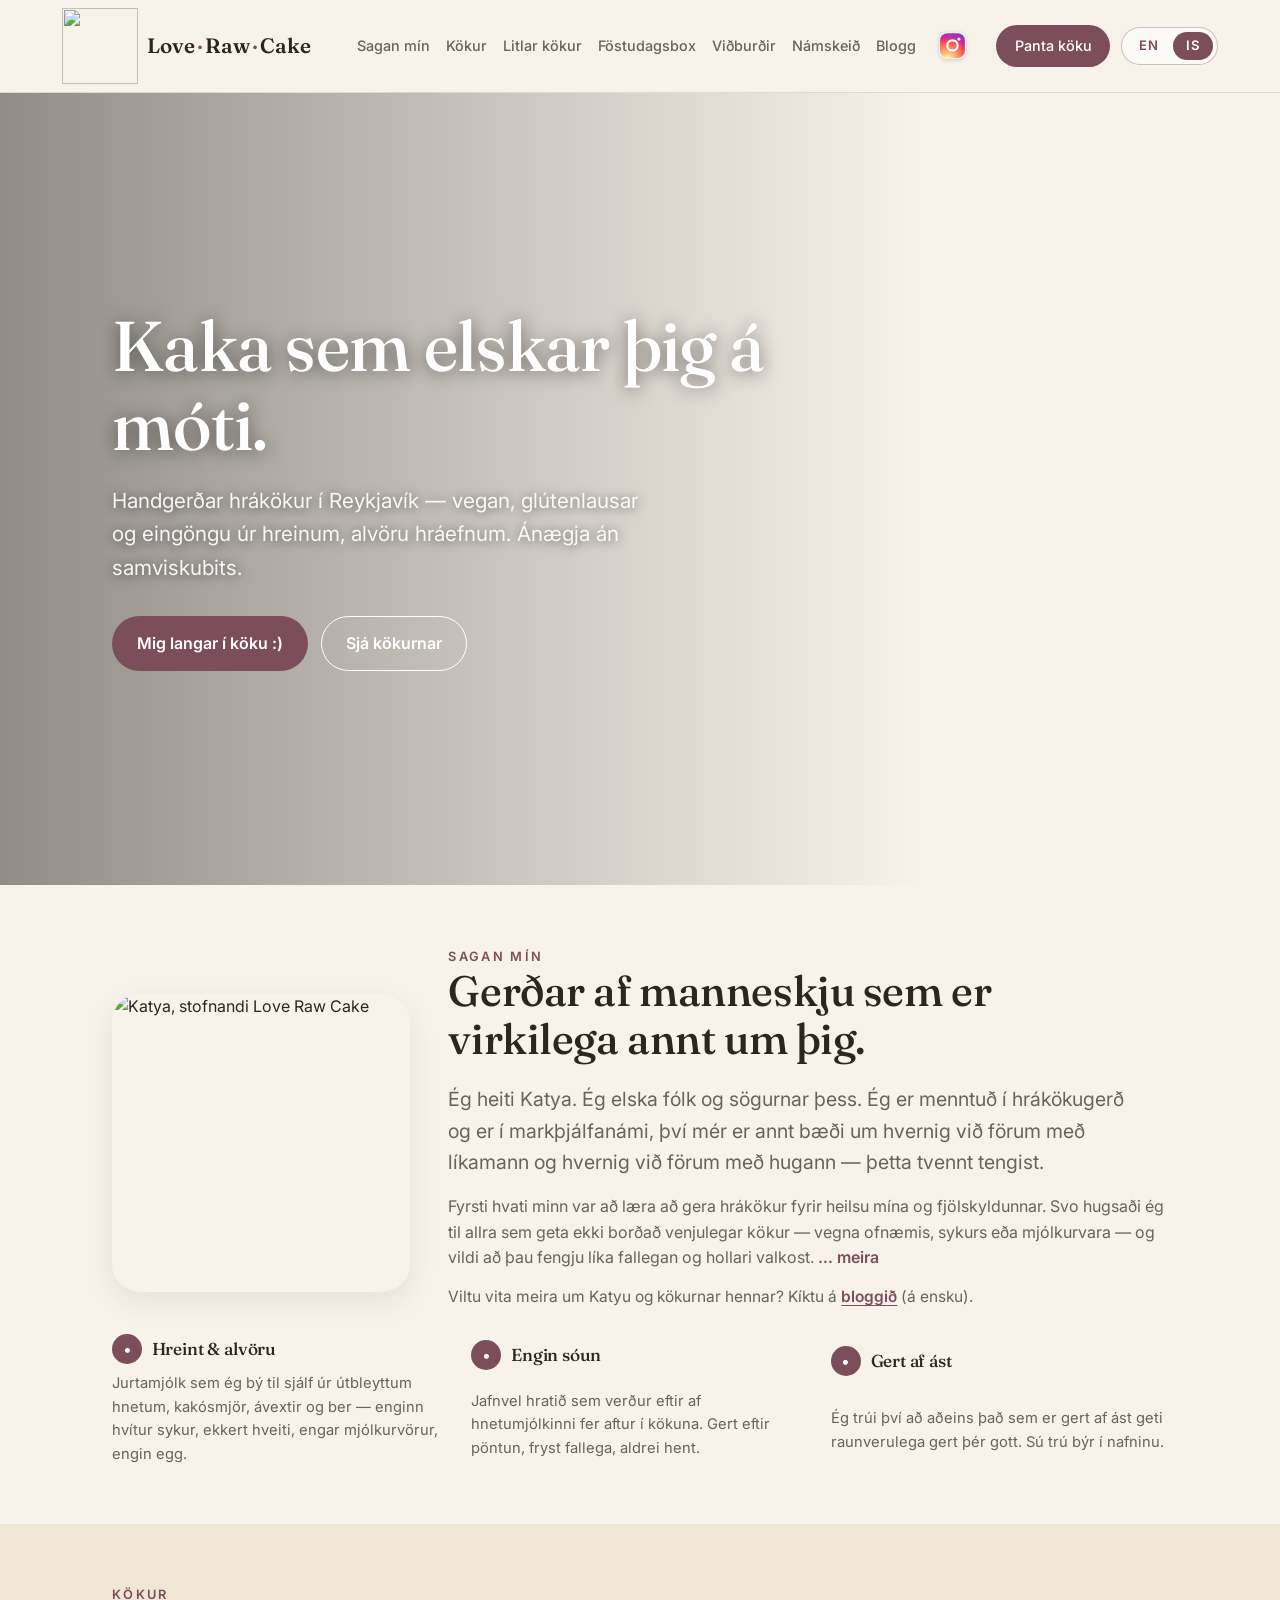
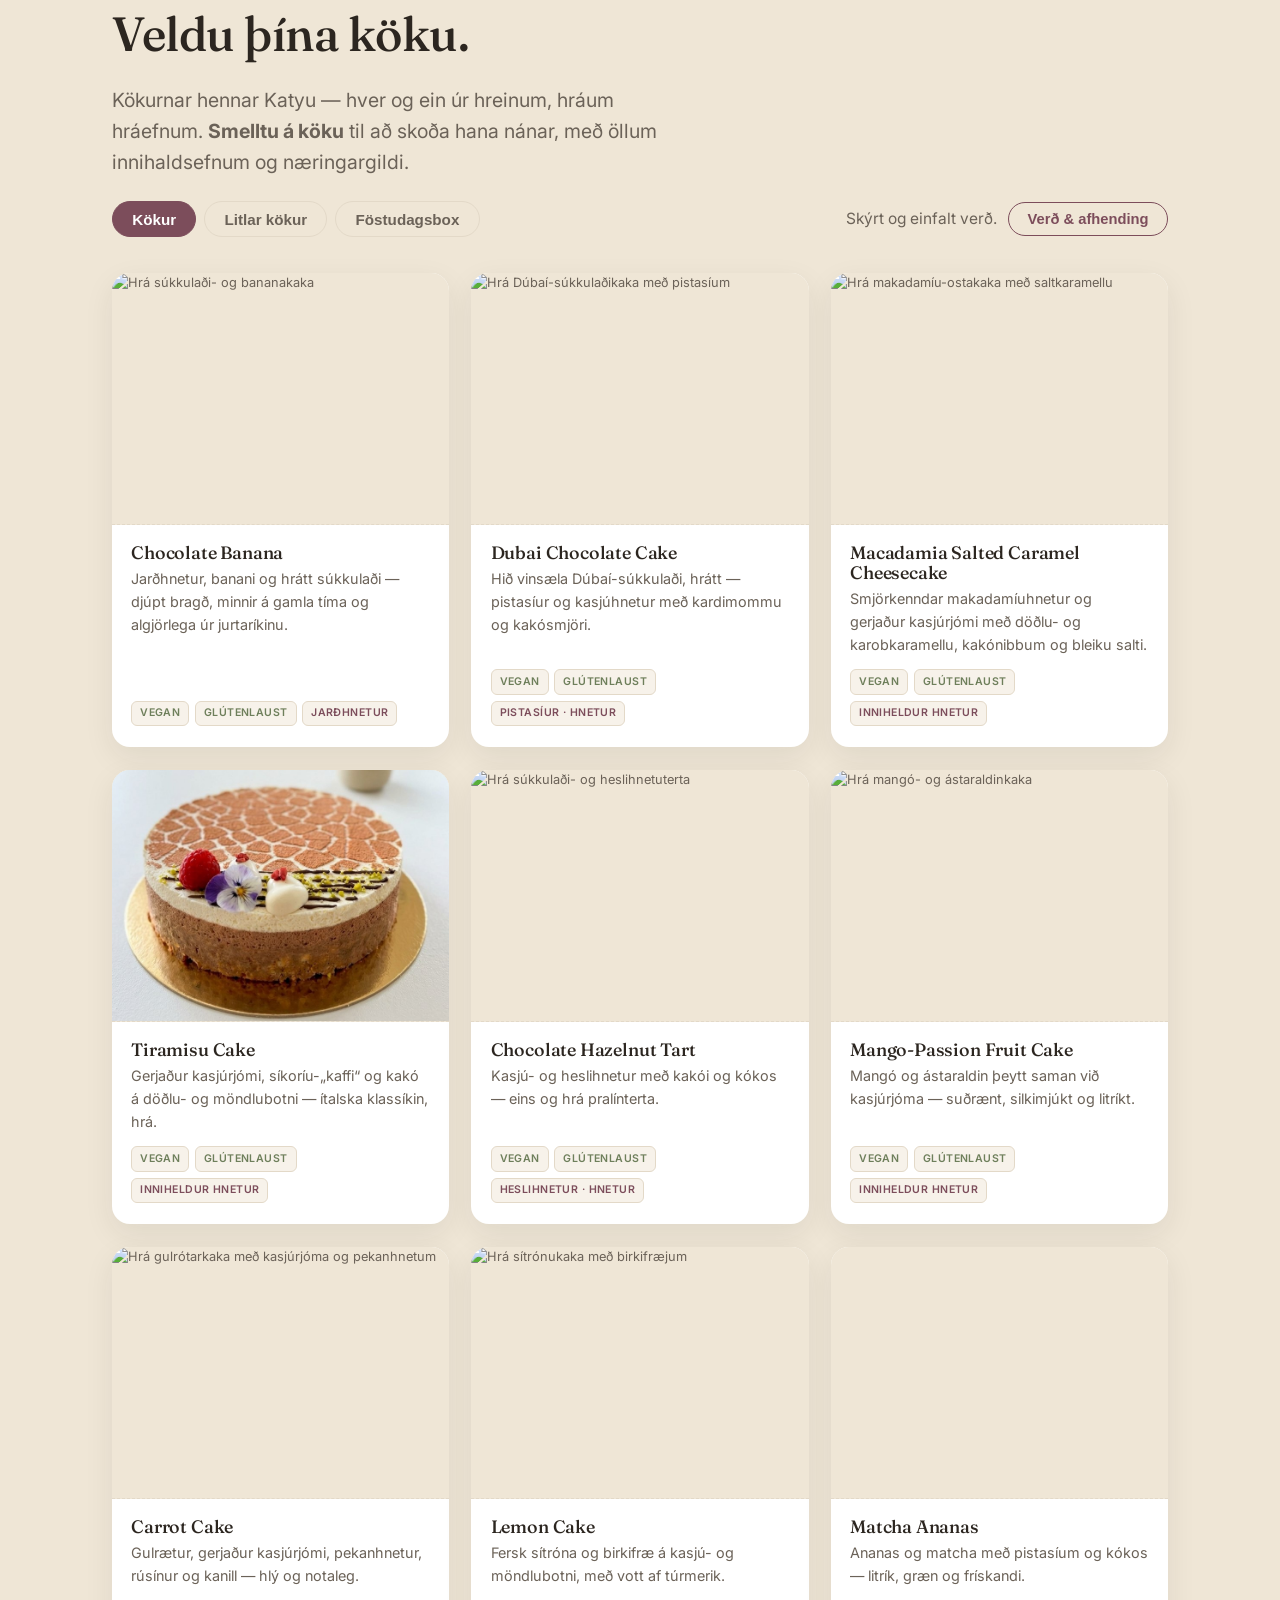
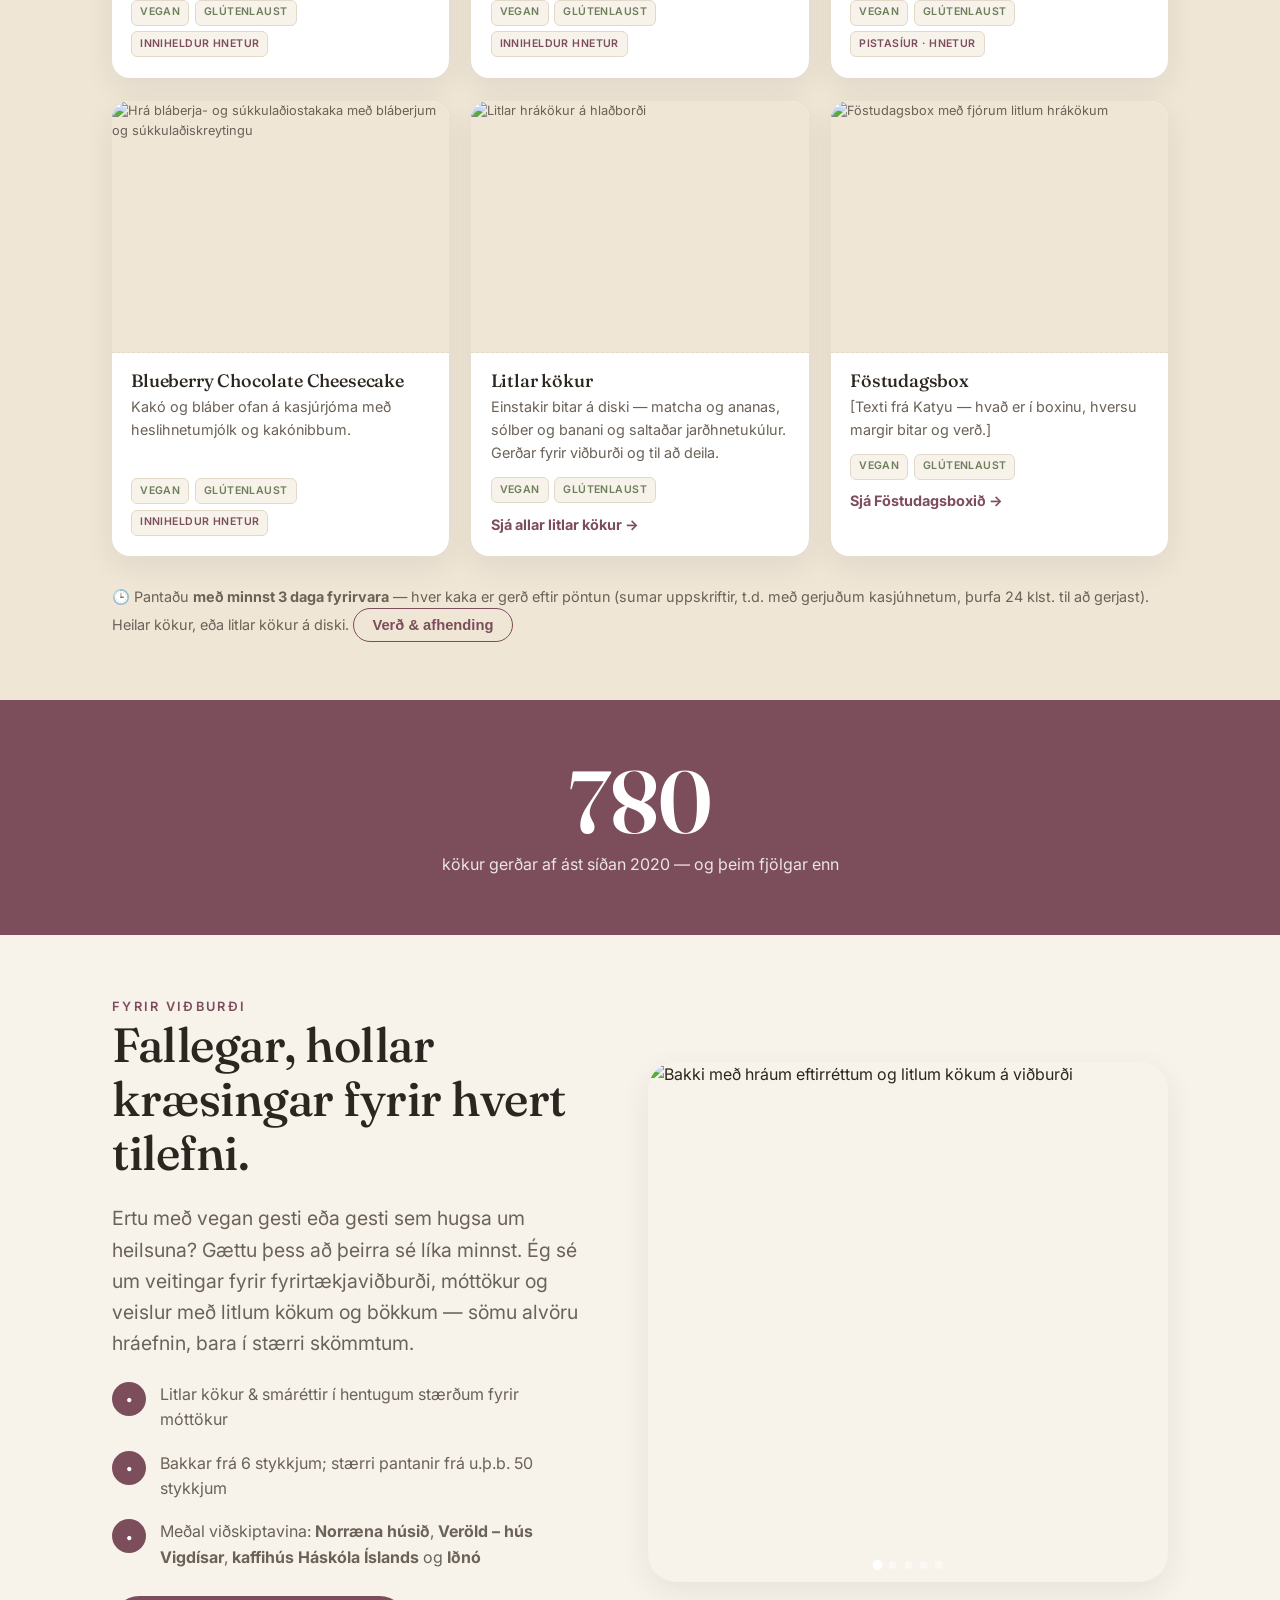
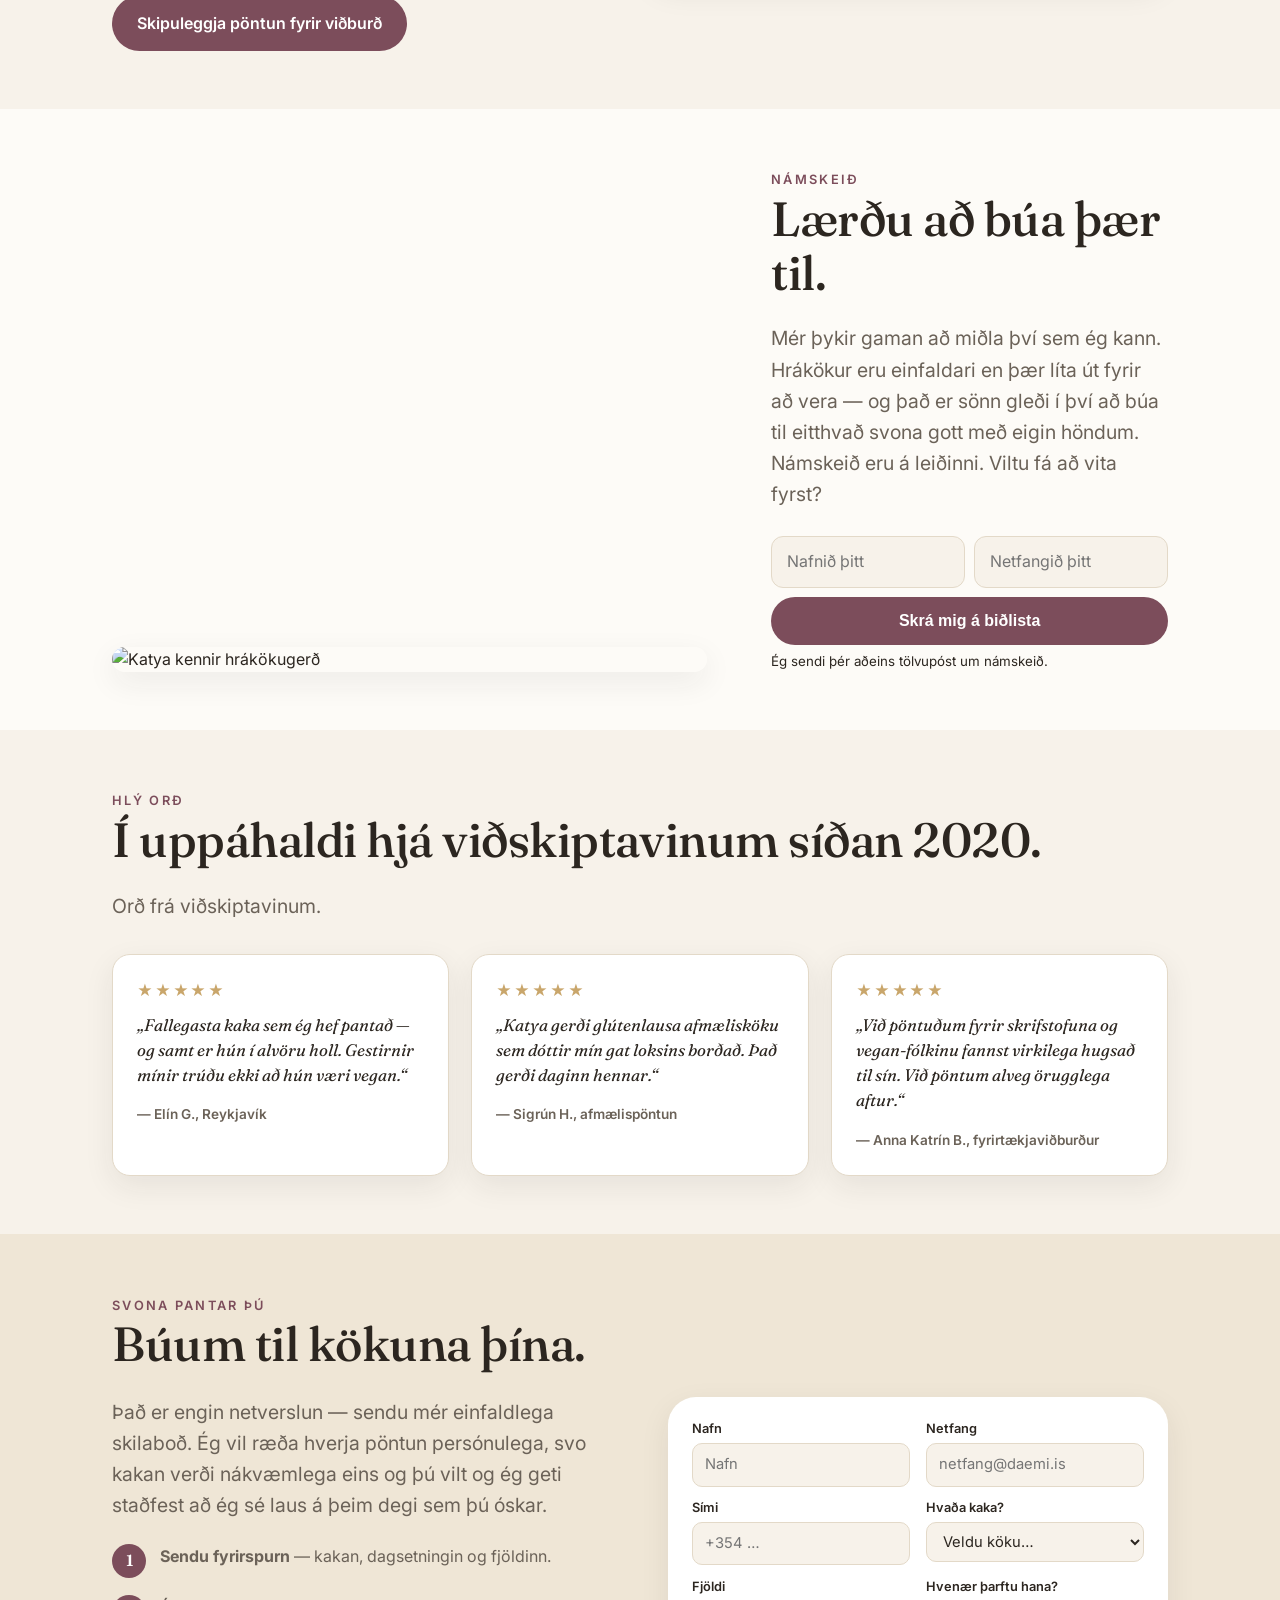
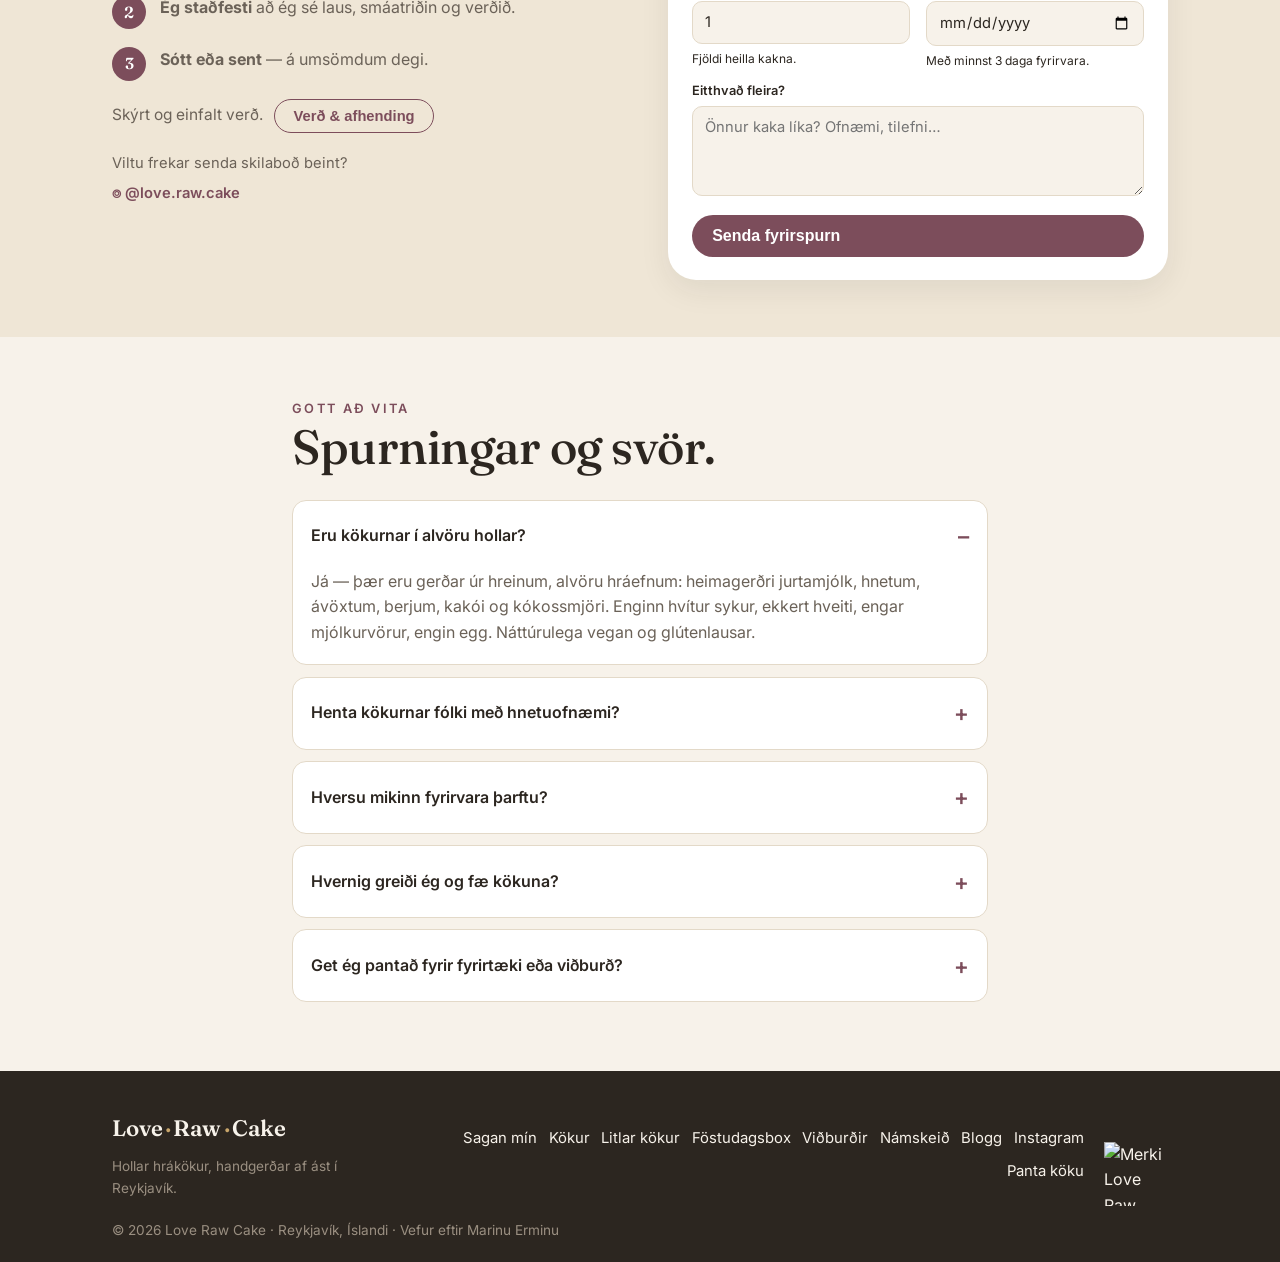
==== is/index.html @ 41549931 "Accessible language switcher and dialog heading" ====
<!DOCTYPE html>
<html lang="is">
<head>
<meta charset="UTF-8" />
<meta name="viewport" content="width=device-width, initial-scale=1.0" />
<title>Love Raw Cake — hollar hrákökur gerðar af ást · Reykjavík</title>
<meta name="description" content="Vegan og glútenlausar hrákökur, handgerðar í Reykjavík úr hreinum, alvöru hráefnum. Kaka sem næring — ekkert samviskubit, engin sóun, gerð af ást." />



<meta property="og:type" content="website" />
<meta property="og:title" content="Love Raw Cake — hollar hrákökur, gerðar af ást · Reykjavík" />
<meta property="og:description" content="Vegan og glútenlausar hrákökur, handgerðar í Reykjavík úr hreinum, alvöru hráefnum. Ánægja án samviskubits." />
  <link rel="icon" type="image/png" sizes="32x32" href="../images/logo-32.png" />
  <link rel="icon" type="image/png" sizes="192x192" href="../images/logo-192.png" />
  <link rel="apple-touch-icon" sizes="180x180" href="../images/logo-180.png" />
  <meta property="og:image" content="https://loverawcake.com/images/chocbanana-2.jpg" />
<link rel="canonical" href="https://loverawcake.com/is/" />
<meta property="og:url" content="https://loverawcake.com/is/" />
<meta property="og:locale" content="is_IS" />
<meta property="og:locale:alternate" content="en_GB" />
<link rel="alternate" hreflang="en" href="https://loverawcake.com/" />
<link rel="alternate" hreflang="is" href="https://loverawcake.com/is/" />
<link rel="alternate" hreflang="x-default" href="https://loverawcake.com/" />
<meta name="twitter:card" content="summary_large_image" />
<meta name="twitter:title" content="Love Raw Cake — hollar hrákökur, gerðar af ást · Reykjavík" />
<meta name="twitter:description" content="Vegan og glútenlausar hrákökur, handgerðar í Reykjavík. Ánægja án samviskubits." />
<meta name="twitter:image" content="https://loverawcake.com/images/chocbanana-2.jpg" />

<link rel="preconnect" href="https://fonts.googleapis.com" />
<link rel="preconnect" href="https://fonts.gstatic.com" crossorigin />
<link href="https://fonts.googleapis.com/css2?family=Fraunces:ital,opsz,wght@0,9..144,400;0,9..144,500;0,9..144,600;1,9..144,400&family=Inter:wght@400;500;600&family=Neucha&display=swap" rel="stylesheet" />

<link rel="stylesheet" href="../styles.css" />
</head>
<body>

<header class="nav">
  <div class="wrap nav-inner">
    <a href="#top" class="logo"><img src="../images/logo-192.png" alt="" class="logo-mark" />Love<span>·</span>Raw<span>·</span>Cake</a>
    <nav class="nav-links" id="navlinks">
      <a href="#about">Sagan mín</a>
      <a href="#cakes">Kökur</a>
      <a href="#smallcakes">Litlar kökur</a>
      <a href="#fridaybox">Föstudagsbox</a>
      <a href="#events">Viðburðir</a>
      <a href="#courses">Námskeið</a>
      <a href="blog.html">Blogg</a>
            <a class="nav-ig" href="https://instagram.com/love.raw.cake" target="_blank" rel="noopener" aria-label="Love Raw Cake á Instagram" title="@love.raw.cake"><svg viewBox="0 0 24 24" aria-hidden="true"><defs><radialGradient id="igGrad" cx="30%" cy="107%" r="150%"><stop offset="0%" stop-color="#fdf497"/><stop offset="5%" stop-color="#fdf497"/><stop offset="45%" stop-color="#fd5949"/><stop offset="60%" stop-color="#d6249f"/><stop offset="90%" stop-color="#285aeb"/></radialGradient></defs><rect x="1" y="1" width="22" height="22" rx="6.4" fill="url(#igGrad)"/><circle cx="12" cy="12" r="4.6" fill="none" stroke="#fff" stroke-width="1.9"/><circle cx="17.7" cy="6.4" r="1.3" fill="#fff"/></svg></a>
      <a href="#order" class="btn btn-primary" style="padding:.55rem 1.1rem">Panta köku</a>
    </nav>
    <div class="lang-switch" role="group" aria-label="Tungumál / Language"><a href="../" hreflang="en" lang="en" title="English">EN</a><b aria-current="true">IS</b></div>
    <button class="nav-toggle" id="navtoggle" aria-label="Valmynd">☰</button>
  </div>
</header>

<section class="hero" id="top">
  <div class="hero-media" id="heroMedia">
    <div class="slide s1 active"></div>
    <div class="slide s2"></div>
    <div class="slide s3"></div>
    <div class="slide s4"></div>
    <div class="slide s5"></div>
    <div class="slide s6"></div>
    <div class="slide s7"></div>
    <div class="slide s8"></div>
  </div>
  <div class="wrap">
    <h1>Kaka sem elskar þig á móti.</h1>
    <p>Handgerðar hrákökur í Reykjavík — vegan, glútenlausar og eingöngu úr hreinum, alvöru hráefnum. Ánægja án samviskubits.</p>
    <div style="display:flex;gap:.8rem;flex-wrap:wrap">
      <a href="#order" class="btn btn-primary">Mig langar í köku :)</a>
      <a href="#cakes" class="btn btn-ghost">Sjá kökurnar</a>
    </div>
  </div>
</section>

<section id="about">
  <div class="wrap">
    <div class="split rev">
      <img class="about-photo" src="../images/katya.png" alt="Katya, stofnandi Love Raw Cake" loading="lazy" />
      <div class="txt">
        <span class="eyebrow">Sagan mín</span>
        <h2>Gerðar af manneskju sem er virkilega annt um þig.</h2>
        <p class="lead">Ég heiti Katya. Ég elska fólk og sögurnar þess. Ég er menntuð í hrákökugerð og er í markþjálfanámi, því mér er annt bæði um hvernig við förum með líkamann og hvernig við förum með hugann — þetta tvennt tengist.</p>
        <div class="story-expand" id="storyExpand" role="button" tabindex="0" aria-expanded="false" aria-label="Lesa restina af sögu Katyu">
          <p>Fyrsti hvati minn var að læra að gera hrákökur fyrir heilsu mína og fjölskyldunnar. Svo hugsaði ég til allra sem geta ekki borðað venjulegar kökur — vegna ofnæmis, sykurs eða mjólkurvara — og vildi að þau fengju líka fallegan og hollari valkost.<span class="more-inline"> Þá áttaði ég mig á því að mig langaði að breyta því hvernig fólk lítur á kökur. Fyrir flest okkar þýðir „kaka“ sykur, samviskubit, eitthvað sem maður sér eftir. Ég trúi því í alvöru að hún geti þýtt hið gagnstæða: raunverulega næringu sem bragðast líka ótrúlega vel.</span><span class="dots"> …</span> <span class="story-toggle more-label">meira</span></p>
          <p class="more-block">Kökurnar mínar eru gerðar úr góðum hráefnum — og góð hráefni eru eina leiðin að góðri útkomu. Það er það sem fer í hvert box: holl hráefni, umhyggja fyrir manneskjunni sem opnar það og engin sóun á bak við — í hrákökugerð er auðvelt að nýta hvert einasta hráefni, svo umhyggjan er tvöföld: fyrir þig og fyrir jörðina. <span class="story-toggle less-label">minna</span></p>
        </div>
        <p class="story-blog">Viltu vita meira um Katyu og kökurnar hennar? Kíktu á <a href="../blog.html">bloggið</a> (á ensku).</p>
      </div>
    </div>
    <div class="values">
      <div class="value"><span class="dot">•</span><h3>Hreint &amp; alvöru</h3><p>Jurtamjólk sem ég bý til sjálf úr útbleyttum hnetum, kakósmjör, ávextir og ber — enginn hvítur sykur, ekkert hveiti, engar mjólkurvörur, engin egg.</p></div>
      <div class="value"><span class="dot">•</span><h3>Engin sóun</h3><p>Jafnvel hratið sem verður eftir af hnetumjólkinni fer aftur í kökuna. Gert eftir pöntun, fryst fallega, aldrei hent.</p></div>
      <div class="value"><span class="dot">•</span><h3>Gert af ást</h3><p>Ég trúi því að aðeins það sem er gert af ást geti raunverulega gert þér gott. Sú trú býr í nafninu.</p></div>
    </div>
  </div>
</section>

<section class="menu" id="cakes">
  <div class="wrap">
    <span class="eyebrow">Kökur</span>
    <h2>Veldu þína köku.</h2>
    <p class="lead">Kökurnar hennar Katyu — hver og ein úr hreinum, hráum hráefnum. <b>Smelltu á köku</b> til að skoða hana nánar, með öllum innihaldsefnum og næringargildi.</p>

    <div class="tabs">
      <button class="tab active" data-tab="full">Kökur</button>
      <button class="tab" data-tab="mini">Litlar kökur</button>
      <button class="tab" data-tab="friday">Föstudagsbox</button>
      <p class="info-lines">Skýrt og einfalt verð. <button type="button" class="info-pill" data-open-prices>Verð &amp; afhending</button></p>
    </div>

    <!-- CAKES & TARTS -->
    <div class="grid" id="grid-full">

      <article class="card" data-cake="chocbanana"><div class="pic"><img src="../images/images_20.08.2026/chocbanana_card.jpeg" alt="Hrá súkkulaði- og bananakaka" loading="lazy" /></div><div class="body">
        <h3>Chocolate Banana</h3><p class="desc">Jarðhnetur, banani og hrátt súkkulaði — djúpt bragð, minnir á gamla tíma og algjörlega úr jurtaríkinu.</p>
        <div class="badges"><span class="badge">Vegan</span><span class="badge">Glútenlaust</span><span class="badge nut">Jarðhnetur</span></div></div></article>


      <article class="card" data-cake="dubai"><div class="pic"><img src="../images/images_20.08.2026/dubai_card.jpeg" alt="Hrá Dúbaí-súkkulaðikaka með pistasíum" loading="lazy" /></div><div class="body">
        <h3>Dubai Chocolate Cake</h3><p class="desc">Hið vinsæla Dúbaí-súkkulaði, hrátt — pistasíur og kasjúhnetur með kardimommu og kakósmjöri.</p>
        <div class="badges"><span class="badge">Vegan</span><span class="badge">Glútenlaust</span><span class="badge nut">Pistasíur · hnetur</span></div></div></article>


      <article class="card" data-cake="macadamia"><div class="pic"><img src="../images/images_20.08.2026/macadamia_card.jpeg" alt="Hrá makadamíu-ostakaka með saltkaramellu" loading="lazy" /></div><div class="body">
        <h3>Macadamia Salted Caramel Cheesecake</h3><p class="desc">Smjörkenndar makadamíuhnetur og gerjaður kasjúrjómi með döðlu- og karobkaramellu, kakónibbum og bleiku salti.</p>
        <div class="badges"><span class="badge">Vegan</span><span class="badge">Glútenlaust</span><span class="badge nut">Inniheldur hnetur</span></div></div></article>


      <article class="card" data-cake="tiramisu"><div class="pic"><img src="../images/images_15.10.2026/tiramisu_card.jpeg" alt="Hrá tiramisu-kaka" loading="lazy" /></div><div class="body">
        <h3>Tiramisu Cake</h3><p class="desc">Gerjaður kasjúrjómi, síkoríu-„kaffi“ og kakó á döðlu- og möndlubotni — ítalska klassíkin, hrá.</p>
        <div class="badges"><span class="badge">Vegan</span><span class="badge">Glútenlaust</span><span class="badge nut">Inniheldur hnetur</span></div></div></article>


      <article class="card" data-cake="chochazelnut"><div class="pic"><img src="../images/images_20.08.2026/chochazelnut_card.jpeg" alt="Hrá súkkulaði- og heslihnetuterta" loading="lazy" /></div><div class="body">
        <h3>Chocolate Hazelnut Tart</h3><p class="desc">Kasjú- og heslihnetur með kakói og kókos — eins og hrá pralínterta.</p>
        <div class="badges"><span class="badge">Vegan</span><span class="badge">Glútenlaust</span><span class="badge nut">Heslihnetur · hnetur</span></div></div></article>


      <article class="card" data-cake="mango"><div class="pic"><img src="../images/images_20.08.2026/mango_card.jpeg" alt="Hrá mangó- og ástaraldinkaka" loading="lazy" /></div><div class="body">
        <h3>Mango-Passion Fruit Cake</h3><p class="desc">Mangó og ástaraldin þeytt saman við kasjúrjóma — suðrænt, silkimjúkt og litríkt.</p>
        <div class="badges"><span class="badge">Vegan</span><span class="badge">Glútenlaust</span><span class="badge nut">Inniheldur hnetur</span></div></div></article>


      <article class="card" data-cake="carrot"><div class="pic"><img src="../images/images_20.08.2026/carrot_card.jpeg" alt="Hrá gulrótarkaka með kasjúrjóma og pekanhnetum" loading="lazy" /></div><div class="body">
        <h3>Carrot Cake</h3><p class="desc">Gulrætur, gerjaður kasjúrjómi, pekanhnetur, rúsínur og kanill — hlý og notaleg.</p>
        <div class="badges"><span class="badge">Vegan</span><span class="badge">Glútenlaust</span><span class="badge nut">Inniheldur hnetur</span></div></div></article>


      <article class="card" data-cake="lemon"><div class="pic"><img src="../images/images_20.08.2026/lemon_card.jpeg" alt="Hrá sítrónukaka með birkifræjum" loading="lazy" /></div><div class="body">
        <h3>Lemon Cake</h3><p class="desc">Fersk sítróna og birkifræ á kasjú- og möndlubotni, með vott af túrmerik.</p>
        <div class="badges"><span class="badge">Vegan</span><span class="badge">Glútenlaust</span><span class="badge nut">Inniheldur hnetur</span></div></div></article>


      <article class="card" data-cake="matcha"><div class="pic"><img src="../images/images_20.08.2026/matcha_card.jpeg" alt="Hrá matcha- og ananaskaka" loading="lazy" /></div><div class="body">
        <h3>Matcha Ananas</h3><p class="desc">Ananas og matcha með pistasíum og kókos — litrík, græn og frískandi.</p>
        <div class="badges"><span class="badge">Vegan</span><span class="badge">Glútenlaust</span><span class="badge nut">Pistasíur · hnetur</span></div></div></article>


      <article class="card" data-cake="chocblue"><div class="pic"><img src="../images/images_20.08.2026/chocblue_card.jpeg" alt="Hrá bláberja- og súkkulaðiostakaka með bláberjum og súkkulaðiskreytingu" loading="lazy" /></div><div class="body">
        <h3>Blueberry Chocolate Cheesecake</h3><p class="desc">Kakó og bláber ofan á kasjúrjóma með heslihnetumjólk og kakónibbum.</p>
        <div class="badges"><span class="badge">Vegan</span><span class="badge">Glútenlaust</span><span class="badge nut">Inniheldur hnetur</span></div></div></article>


      <article class="card smallcakes-card" data-goto-tab="mini" tabindex="0"><div class="pic"><img src="../images/images_20.08.2026/smallcakes_buffet_web.jpeg" alt="Litlar hrákökur á hlaðborði" loading="lazy" /></div><div class="body">
        <h3>Litlar kökur</h3><p class="desc">Einstakir bitar á diski — matcha og ananas, sólber og banani og saltaðar jarðhnetukúlur. Gerðar fyrir viðburði og til að deila.</p>
        <div class="badges"><span class="badge">Vegan</span><span class="badge">Glútenlaust</span></div>
        <p class="desc smallcakes-cta"><b>Sjá allar litlar kökur →</b></p></div></article>
      <article class="card smallcakes-card" data-goto-tab="friday" tabindex="0"><div class="pic"><img src="../images/images_20.08.2026/fridaybox_card.jpeg" alt="Föstudagsbox með fjórum litlum hrákökum" loading="lazy" /></div><div class="body">
        <h3>Föstudagsbox</h3><p class="desc">[Texti frá Katyu — hvað er í boxinu, hversu margir bitar og verð.]</p>
        <div class="badges"><span class="badge">Vegan</span><span class="badge">Glútenlaust</span></div>
        <p class="desc smallcakes-cta"><b>Sjá Föstudagsboxið →</b></p></div></article>
    </div>

    <!-- SMALL CAKES -->
    <div class="grid hide" id="grid-mini">
      <div class="mini-strip">
        <div class="shots">
          <img src="../images/images_20.08.2026/smallcakes_fingers_web.jpeg" alt="Bakki með litlum hrákökum og berjum" loading="lazy" />
          <img src="../images/images_20.08.2026/smallcakes_main_web.jpeg" alt="Litlar hrákökur og ber á bakka" loading="lazy" />
          <img src="../images/images_20.08.2026/smallcakes_square1_web.jpeg" alt="Litlar hrákökur með jarðarberjum á diskum" loading="lazy" />
          <img src="../images/images_20.08.2026/smallcakes_buffet_web.jpeg" alt="Litlar hrákökur á hlaðborði á viðburði" loading="lazy" />
        </div>
        <p>Litlar kökur eru gerðar á diski — blandaðu saman bragðtegundunum hér fyrir neðan. Bakkar frá 6 stykkjum.</p>
      </div>



      <article class="card" data-cake="matchasmall"><div class="pic"><img src="../images/images_20.08.2026/matchasmall_card.jpeg" alt="Litlar hrákökur með matcha og ananas og ætum blómum" loading="lazy" /></div><div class="body">
        <h3>Matcha Ananas</h3><p class="desc">Ananas og matcha með pistasíum og kókos — litrík, græn og frískandi.</p>
        <div class="badges"><span class="badge">Vegan</span><span class="badge">Glútenlaust</span><span class="badge nut">Pistasíur · hnetur</span></div></div></article>


      <article class="card" data-cake="blackcurrant"><div class="pic"><img src="../images/images_20.08.2026/blackcurrant_card.jpeg" alt="Litlar hrákökur með sólberjum og banana og súkkulaðiskreytingu" loading="lazy" /></div><div class="body">
        <h3>Blackcurrant Banana</h3><p class="desc">Sólber og banani með kasjúhnetum, möndlum og grænu bókhveiti.</p>
        <div class="badges"><span class="badge">Vegan</span><span class="badge">Glútenlaust</span><span class="badge nut">Inniheldur hnetur</span></div></div></article>


      <article class="card" data-cake="peanutball"><div class="pic"><img src="../images/images_20.08.2026/peanutball_card.jpeg" alt="Saltaðar jarðhnetukúlur með pistasíum og blæjuberjum" loading="lazy" /></div><div class="body">
        <h3>Salted Peanut Ball</h3><p class="desc">Marsípan-kexbotn, kókosmús og jarðhnetufylling undir stökku hvítu súkkulaði.</p>
        <div class="badges"><span class="badge">Vegan</span><span class="badge">Glútenlaust</span><span class="badge nut">Jarðhnetur</span></div></div></article>


    </div>

    <div class="grid hide" id="grid-friday">

      <article class="card" id="fridaybox" data-cake="fridaybox"><div class="pic"><img src="../images/images_20.08.2026/fridaybox_card.jpeg" alt="Friday Box með fjórum litlum hrákökum" loading="lazy" /></div><div class="body">
        <h3>Föstudagsbox</h3><p class="desc">[Texti frá Katyu — hvað er í boxinu, hversu margir bitar og verð.]</p>
        <div class="badges"><span class="badge">Vegan</span><span class="badge">Glútenlaust</span><span class="badge tag">Ofnæmisvaldar óstaðfestir</span></div></div></article>

    </div>


    <p class="menu-note">🕒 Pantaðu <b>með minnst 3 daga fyrirvara</b> — hver kaka er gerð eftir pöntun (sumar uppskriftir, t.d. með gerjuðum kasjúhnetum, þurfa 24 klst. til að gerjast). Heilar kökur, eða litlar kökur á diski. <button type="button" class="info-pill" data-open-prices>Verð &amp; afhending</button></p>
  </div>
</section>

<div class="counter">
  <div class="wrap">
    <div class="num" id="cakeCount">0</div>
    <p>kökur gerðar af ást síðan 2020 — og þeim fjölgar enn</p>
  </div>
</div>

<section id="events">
  <div class="wrap split">
    <div class="txt">
      <span class="eyebrow">Fyrir viðburði</span>
      <h2>Fallegar, hollar kræsingar fyrir hvert tilefni.</h2>
      <p class="lead">Ertu með vegan gesti eða gesti sem hugsa um heilsuna? Gættu þess að þeirra sé líka minnst. Ég sé um veitingar fyrir fyrirtækjaviðburði, móttökur og veislur með litlum kökum og bökkum — sömu alvöru hráefnin, bara í stærri skömmtum.</p>
      <div class="steps">
        <div class="step"><span class="n">•</span><p>Litlar kökur &amp; smáréttir í hentugum stærðum fyrir móttökur</p></div>
        <div class="step"><span class="n">•</span><p>Bakkar frá 6 stykkjum; stærri pantanir frá u.þ.b. 50 stykkjum</p></div>
        <div class="step"><span class="n">•</span><p>Meðal viðskiptavina: <b>Norræna húsið</b>, <b>Veröld – hús Vigdísar</b>, <b>kaffihús Háskóla Íslands</b> og <b>Iðnó</b></p></div>
      </div>
      <a href="#order" class="btn btn-primary mt" data-order="Event / large order">Skipuleggja pöntun fyrir viðburð</a>
    </div>
    <div class="carousel" id="eventCarousel">
      <img class="active" src="../images/event-p1.jpg" alt="Bakki með hráum eftirréttum og litlum kökum á viðburði" loading="lazy" />
      <img src="../images/event-p2.jpg" alt="Litlar hrákökur á viðarbrettum fyrir móttöku" loading="lazy" />
      <img src="../images/event-p3.jpg" alt="Hráir eftirréttir sem smáréttir fyrir samkomu" loading="lazy" />
      <img src="../images/event-p4.jpg" alt="Súkkulaðihúðuð jarðarber og kræsingar á bakka" loading="lazy" />
      <img src="../images/event-p5.jpg" alt="Litlar hrákökur og súkkulaðikræsingar á veisluborði" loading="lazy" />
      <div class="dots"></div>
    </div>
  </div>
</section>

<section class="courses" id="courses">
  <div class="wrap">
    <div class="split rev">
      <img class="about-photo" src="../images/courses.jpg" alt="Katya kennir hrákökugerð" loading="lazy" />
      <div class="txt">
        <span class="eyebrow">Námskeið</span>
        <h2>Lærðu að búa þær til.</h2>
        <p class="lead">Mér þykir gaman að miðla því sem ég kann. Hrákökur eru einfaldari en þær líta út fyrir að vera — og það er sönn gleði í því að búa til eitthvað svona gott með eigin höndum. Námskeið eru á leiðinni. Viltu fá að vita fyrst?</p>
        <!-- Course waitlist: its own small form (name + email only) so people don't have to fill in
             the cake-order fields. Goes to Katya through FormSubmit, like the order form. -->
        <form class="waitlist mt" action="https://formsubmit.co/ketlight@gmail.com" method="POST">
          <input type="hidden" name="_subject" value="Course waitlist (IS) — Love Raw Cake" />
          <input type="hidden" name="_template" value="table" />
          <input type="hidden" name="_autoresponse" value="Takk fyrir að skrá þig á biðlistann fyrir hrákökunámskeiðin mín! Ég skrifa þér um leið og fyrstu dagsetningarnar liggja fyrir. Með ást, Katya · Love Raw Cake · @love.raw.cake" />
          <input type="hidden" name="request" value="Course waitlist" />
          <div class="waitlist-row">
            <input type="text" name="name" required placeholder="Nafnið þitt" aria-label="Nafnið þitt" autocomplete="name" />
            <input type="email" name="email" required placeholder="Netfangið þitt" aria-label="Netfangið þitt" autocomplete="email" />
            <button type="submit" class="btn btn-primary">Skrá mig á biðlista</button>
          </div>
          <small class="muted">Ég sendi þér aðeins tölvupóst um námskeið.</small>
        </form>
      </div>
    </div>
  </div>
</section>

<section id="reviews">
  <div class="wrap">
    <span class="eyebrow">Hlý orð</span>
    <h2>Í uppáhaldi hjá viðskiptavinum síðan 2020.</h2>
    <p class="lead">Orð frá viðskiptavinum.</p>
    <div class="quotes">
      <figure class="quote"><div class="stars">★★★★★</div><p>„Fallegasta kaka sem ég hef pantað — og samt er hún í alvöru holl. Gestirnir mínir trúðu ekki að hún væri vegan.“</p><figcaption class="who">— Elín G., Reykjavík</figcaption></figure>
      <figure class="quote"><div class="stars">★★★★★</div><p>„Katya gerði glútenlausa afmælisköku sem dóttir mín gat loksins borðað. Það gerði daginn hennar.“</p><figcaption class="who">— Sigrún H., afmælispöntun</figcaption></figure>
      <figure class="quote"><div class="stars">★★★★★</div><p>„Við pöntuðum fyrir skrifstofuna og vegan-fólkinu fannst virkilega hugsað til sín. Við pöntum alveg örugglega aftur.“</p><figcaption class="who">— Anna Katrín B., fyrirtækjaviðburður</figcaption></figure>
    </div></div>
</section>

<section class="order" id="order">
  <div class="wrap">
    <span class="eyebrow">Svona pantar þú</span>
    <h2>Búum til kökuna þína.</h2>
    <div class="order-grid mt">
      <div>
        <p class="lead">Það er engin netverslun — sendu mér einfaldlega skilaboð. Ég vil ræða hverja pöntun persónulega, svo kakan verði nákvæmlega eins og þú vilt og ég geti staðfest að ég sé laus á þeim degi sem þú óskar.</p>
        <div class="steps">
          <div class="step"><span class="n">1</span><p><b>Sendu fyrirspurn</b> — kakan, dagsetningin og fjöldinn.</p></div>
          <div class="step"><span class="n">2</span><p><b>Ég staðfesti</b> að ég sé laus, smáatriðin og verðið.</p></div>
          <div class="step"><span class="n">3</span><p><b>Sótt eða sent</b> — á umsömdum degi.</p></div>
        </div>
        <p class="info-lines">Skýrt og einfalt verð. <button type="button" class="info-pill" data-open-prices>Verð &amp; afhending</button></p>
        <div class="direct">
          <span>Viltu frekar senda skilaboð beint?</span>
          <!-- email + phone removed 26 Aug: ask Katya how she wants people to reach her (see TASKS.md [P6]) -->
          <a href="https://instagram.com/love.raw.cake" target="_blank" rel="noopener">⌾ @love.raw.cake</a>
        </div>
      </div>
      <form class="contact-card" action="https://formsubmit.co/ketlight@gmail.com" method="POST">
        <!-- FormSubmit (no account). First real submission sends Katya a one-time activation email; nothing arrives until she clicks it.
             After activation FormSubmit offers a random alias — swap it in for the address above to hide the email from spam bots. -->
        <input type="hidden" name="_subject" value="New cake request (IS) — loverawcake.com" />
        <input type="hidden" name="_template" value="table" />
        <input type="hidden" name="_autoresponse" value="Hæ! Kærar þakkir fyrir kökupöntunina — ég hef fengið hana. Ég hef samband fljótlega til að staðfesta dagsetninguna, verðið og hvernig þú vilt fá kökuna. Með ást, Katya · Love Raw Cake · @love.raw.cake" />
        <div class="field-row">
        <div class="field"><label>Nafn</label><input type="text" name="name" required placeholder="Nafn" /></div>
        <div class="field"><label>Netfang</label><input type="email" name="email" required autocomplete="email" placeholder="netfang@daemi.is" /></div>
        </div>
        <div class="field-row">
        <div class="field"><label>Sími</label><input type="tel" name="phone" required autocomplete="tel" inputmode="tel" pattern="\+?[0-9 ]{7,20}" title="Sláðu inn símanúmer (minnst 7 tölustafir)." placeholder="+354 …" /></div>
        <div class="field"><label>Hvaða kaka?</label>
          <select id="orderSelect" name="cake" required>
            <option value="" disabled selected>Veldu köku…</option>
            <optgroup label="Kökur" data-group="cakes">
              <option value="Chocolate Banana">Chocolate Banana</option><option value="Dubai Chocolate Cake">Dubai Chocolate Cake</option><option value="Macadamia Salted Caramel Cheesecake">Macadamia Salted Caramel Cheesecake</option><option value="Tiramisu Cake">Tiramisu Cake</option><option value="Chocolate Hazelnut Tart">Chocolate Hazelnut Tart</option><option value="Mango-Passion Fruit Cake">Mango-Passion Fruit Cake</option><option value="Carrot Cake">Carrot Cake</option><option value="Lemon Cake">Lemon Cake</option><option value="Matcha Ananas">Matcha Ananas</option><option value="Blueberry Chocolate Cheesecake">Blueberry Chocolate Cheesecake</option>
            </optgroup>
            <optgroup label="Litlar kökur" data-group="small">
              <option value="Matcha Ananas (small)">Matcha Ananas (lítil)</option><option value="Blackcurrant Banana (small)">Blackcurrant Banana (lítil)</option><option value="Salted Peanut Ball (small)">Salted Peanut Ball (lítil)</option><option value="Mixed small-cakes plate">Blandaður diskur af litlum kökum</option>
            </optgroup>
            <optgroup label="Annað" data-group="other">
              <option value="Friday Box">Föstudagsbox</option><option value="Event / large order">Viðburður / stór pöntun</option>
              <option value="Not sure — help me choose">Veit ekki — hjálpaðu mér að velja</option>
            </optgroup>
          </select></div>
        </div>
        <div class="field-row">
        <div class="field"><label>Fjöldi</label><input type="number" name="quantity" min="1" max="200" step="1" value="1" required inputmode="numeric" />
          <small class="muted" id="qtyHint">Fjöldi heilla kakna.</small></div>
        <div class="field"><label>Hvenær þarftu hana?</label><input type="date" id="orderDate" name="date_needed" required />
          <small class="muted">Með minnst 3 daga fyrirvara.</small></div>
        </div>
        <div class="field"><label>Eitthvað fleira?</label><textarea name="message" rows="3" required placeholder="Önnur kaka líka? Ofnæmi, tilefni…"></textarea></div>
        <button type="submit" class="btn btn-primary" style="width:100%">Senda fyrirspurn</button>
      </form>
    </div>
  </div>
</section>

<section id="faq">
  <div class="wrap" style="max-width:760px">
    <span class="eyebrow">Gott að vita</span>
    <h2>Spurningar og svör.</h2>
    <div class="mt">
      <details open><summary>Eru kökurnar í alvöru hollar?</summary><p>Já — þær eru gerðar úr hreinum, alvöru hráefnum: heimagerðri jurtamjólk, hnetum, ávöxtum, berjum, kakói og kókossmjöri. Enginn hvítur sykur, ekkert hveiti, engar mjólkurvörur, engin egg. Náttúrulega vegan og glútenlausar.</p></details>
      <details><summary>Henta kökurnar fólki með hnetuofnæmi?</summary><p>Satt best að segja ekki — hnetur eru grunnhráefni í nánast öllu sem ég geri, svo ef þú ert með alvarlegt hnetuofnæmi eru þessar kökur ekki öruggar fyrir þig, og ég myndi aldrei vilja taka þá áhættu.</p></details>
      <details><summary>Hversu mikinn fyrirvara þarftu?</summary><p>Minnst 3 daga. Hver kaka er gerð eftir pöntun og sumar uppskriftir þurfa að gerjast í 24 klukkustundir. Fyrir viðburði er betra að hafa samband sem fyrst.</p></details>
      <details><summary>Hvernig greiði ég og fæ kökuna?</summary><p>Sótt eða sent — sendingarkostnaðinn finnurðu í <button type="button" class="link-btn" data-open-prices>Verð &amp; afhending</button> hér fyrir ofan. Við ákveðum daginn, tímann og hvernig þú vilt greiða þegar þú hefur samband.<!-- payment method still to confirm with Katya — see TASKS.md [P6] --></p></details>
      <details><summary>Get ég pantað fyrir fyrirtæki eða viðburð?</summary><p>Að sjálfsögðu — sjá <a href="#events">kaflann um viðburði</a>. Litlar kökur sem smáréttir, bakkar og stærri pantanir frá u.þ.b. 50 stykkjum.</p></details>
    </div>
  </div>
</section>

<footer>
  <div class="wrap foot-grid">
    <div>
      <div class="logo on-dark" style="color:var(--cream)">Love<span>·</span>Raw<span>·</span>Cake</div>
      <p class="muted" style="margin-top:.6rem;max-width:30ch">Hollar hrákökur, handgerðar af ást í Reykjavík.</p>
    </div>
    <div class="foot-links">
      <a href="#about">Sagan mín</a>
      <a href="#cakes">Kökur</a>
      <a href="#smallcakes">Litlar kökur</a>
      <a href="#fridaybox">Föstudagsbox</a>
      <a href="#events">Viðburðir</a>
      <a href="#courses">Námskeið</a>
      <a href="blog.html">Blogg</a>
      <a href="https://instagram.com/love.raw.cake" target="_blank" rel="noopener">Instagram</a>
      <a href="#order">Panta köku</a>
    </div>
    <img class="foot-mark" src="../images/logo.svg" alt="Merki Love Raw Cake" />
  </div>
  <div class="wrap" style="margin-top:1.25rem"><p class="muted">© <span id="yr"></span> Love Raw Cake · Reykjavík, Íslandi · <a class="credit" href="https://mermina.github.io/#p-rawcake" target="_blank" rel="noopener">Vefur eftir Marinu Erminu<span class="credit-arrow" aria-hidden="true">&rarr;</span></a></p></div>
</footer>

<div class="modal" id="priceModal" aria-hidden="true">
  <div class="modal-backdrop" data-info-close></div>
  <div class="note" role="dialog" aria-modal="true" aria-labelledby="priceTitle">
    <button class="note-close" data-info-close aria-label="Loka">×</button>
    <div class="note-body">
      <span class="eyebrow">Verð &amp; afhending</span>
      <h3 id="priceTitle">Einfalt verð, eftir þyngd.</h3>
      <ul class="price-list">
        <li><b>Kökur — frá 1.100 kr. fyrir 100 g.</b> Heil kaka er yfirleitt 800–1.200 g.</li>
        <li><b>Litlar kökur — frá 1.100 kr. fyrir 100 g.</b> S / M / L (30 g · 50 g · 100 g). Lágmarkspöntun 600 g af einni tegund.</li>
        <li><b>Áletrun á kökuna — frá 1.500 kr.</b></li>
      </ul>
      <p class="note-nutr">Verð getur breyst ef hráefnisverð hefur hækkað þegar pantað er.</p>
      <h4>Afhending</h4>
      <ul class="price-list">
        <li><b>Frí heimsending</b> á höfuðborgarsvæðinu fyrir pantanir <b>15.000 kr. og yfir</b>.</li>
        <li>Annars kostar heimsending <b>frá 2.000 kr.</b>, eftir því hvar þú ert.</li>
      </ul>
      <a href="#order" class="btn btn-primary note-order" data-info-close>Panta köku →</a>
    </div>
  </div>
</div>

<div class="modal" id="cakeModal" aria-hidden="true">
  <div class="modal-backdrop" data-close></div>
  <div class="note" role="dialog" aria-modal="true" aria-labelledby="noteTitle">
    <button class="note-close" data-close aria-label="Loka">×</button>
    <div class="gallery">
      <div class="gal-track" id="galTrack"></div>
      <span class="gal-cap" id="galCap"></span>
      <button class="gal-arrow prev" id="galPrev" aria-label="Fyrri mynd">‹</button>
      <button class="gal-arrow next" id="galNext" aria-label="Næsta mynd">›</button>
      <div class="gal-dots" id="galDots"></div>
    </div>
    <div class="note-body">
      <p class="note-photo">Myndirnar sýna hvernig þessi kaka lítur yfirleitt út. Hver kaka er handgerð, svo skreytingin breytist eftir árstíð og því sem ég á hverju sinni — þín gæti litið aðeins öðruvísi út.</p>
      <h3 id="noteTitle">Um kökuna</h3>
      <p class="note-desc" id="noteDesc"></p>
      <div class="badges" id="noteBadges"></div>
      <p class="note-ing" id="noteIng"></p>
      <p class="note-nutr" id="noteNutr"></p>
      <a href="#order" class="btn btn-primary note-order" id="noteOrder">Panta þessa köku →</a>
    </div>
  </div>
</div>

<script src="cakes-data.js"></script>
<script src="../site.js"></script>
</body>
</html>
---- styles.css ----
/* Love Raw Cake — shared styles.
   Used by index_2026-08-23.html and blog.html. Edit once, both pages update. */

  :root{
    --cream:#F7F2EA; --cream-deep:#EFE6D6; --cream-light:#FDFBF7;
    --ink:#2C2620; --ink-soft:#6B6258; --berry:#7C4D5B; --berry-deep:#5E3845;
    --leaf:#6E7F5B; --gold:#C9A66B; --card:#FFFFFF; --line:#E3D9C8;
    --radius:18px; --radius-lg:28px;
    --shadow:0 10px 30px rgba(44,38,32,.08); --shadow-lg:0 24px 60px rgba(44,38,32,.14);
    --maxw:1120px; --serif:"Fraunces",Georgia,serif; --sans:"Inter",system-ui,sans-serif; --hand:"Neucha","Bradley Hand","Segoe Script",cursive;
  }
  *{box-sizing:border-box;margin:0;padding:0}
  html{scroll-behavior:smooth}
  body{font-family:var(--sans);color:var(--ink);background:var(--cream);line-height:1.6;-webkit-font-smoothing:antialiased}
  h1,h2,h3{font-family:var(--serif);font-weight:500;line-height:1.12;letter-spacing:-.01em}
  h2{font-size:clamp(1.9rem,4.5vw,3rem);margin-bottom:.5em}
  h3{font-size:1.3rem}
  p{color:var(--ink-soft)}
  a{color:inherit;text-decoration:none}
  img{max-width:100%;display:block}
  section{padding:clamp(2rem,4.5vw,3.75rem) 0}
  .wrap{width:100%;max-width:var(--maxw);margin:0 auto;padding:0 clamp(1.1rem,4vw,2rem)}
  .eyebrow{font-size:.8rem;font-weight:600;letter-spacing:.18em;text-transform:uppercase;color:var(--berry)}
  .lead{font-size:clamp(1.05rem,2.2vw,1.22rem);color:var(--ink-soft);max-width:46ch}
  .btn{display:inline-flex;align-items:center;gap:.5rem;font-weight:600;font-size:1rem;padding:.85rem 1.5rem;border-radius:999px;border:1.5px solid transparent;cursor:pointer;transition:.25s}
  .btn-primary{background:var(--berry);color:#fff}
  .btn-primary:hover{background:var(--berry-deep);transform:translateY(-2px)}
  .btn-ghost{border-color:var(--ink);color:var(--ink)}
  .btn-ghost:hover{background:var(--ink);color:var(--cream)}

  header.nav{position:sticky;top:0;z-index:50;background:rgba(247,242,234,.85);backdrop-filter:blur(10px);border-bottom:1px solid var(--line)}
  .nav-inner{display:flex;align-items:center;justify-content:space-between;height:92px;max-width:1220px}
  /* brand mark — sits at the end of the footer row (never on a line of its own) */
  .foot-mark{height:64px;width:64px;flex:0 0 auto;align-self:flex-end;margin-bottom:-.35rem}
  .logo{font-family:var(--serif);font-size:1.4rem;font-weight:600;color:var(--ink);display:flex;align-items:center;gap:0}
  .logo span{margin:0 .1em;color:var(--berry)}
  .logo.on-dark span{color:var(--gold)}
  .nav-links{display:flex;gap:1.4rem;align-items:center}
  /* .nav-links a sets ink-soft on every nav link, so the CTA needs an equally
     specific rule to keep its white label */
  .nav-links .btn-primary,.nav-links .btn-primary:hover{color:#fff}
  .nav-links .btn-primary{margin-left:.5rem}
  .nav-links .nav-ig{display:inline-flex;align-items:center;justify-content:center;width:38px;height:38px;margin-left:.15rem}
  .nav-links .nav-ig:hover svg{transform:scale(1.12);box-shadow:0 3px 9px rgba(0,0,0,.22)}
  .nav-ig svg{width:27px;height:27px;display:block;border-radius:8px;box-shadow:0 1px 4px rgba(0,0,0,.16);transition:transform .2s,box-shadow .2s}
  .nav-links a{font-size:.95rem;font-weight:500;color:var(--ink-soft);transition:.2s;white-space:nowrap}
  .nav-links a:hover{color:var(--berry)}
  .nav-toggle{display:none;background:none;border:0;font-size:1.6rem;cursor:pointer;color:var(--ink)}
  @media(max-width:1180px){
    .nav-links{position:fixed;inset:92px 0 auto 0;flex-direction:column;background:var(--cream);padding:1.2rem 2rem 2rem;gap:1.1rem;border-bottom:1px solid var(--line);transform:translateY(-130%);transition:.35s;align-items:flex-start}
    .nav-links.open{transform:translateY(0)}
    .nav-toggle{display:block}
  }

  .hero{position:relative;min-height:88vh;display:flex;align-items:center;overflow:hidden;color:#fff}
  .hero-media{position:absolute;inset:0;z-index:0}
  .hero-media .slide{position:absolute;inset:0;opacity:0;transition:opacity 1.4s ease;background-size:cover;background-position:center}
  .hero-media .slide.active{opacity:1}
  .slide.s1{background-image:url('images/images_20.08.2026/chocbanana_hero.jpeg');background-position:center 64%}
  .slide.s2{background-image:url('images/images_20.08.2026/dubai_hero.jpeg');background-position:center 62%}
  .slide.s3{background-image:url('images/images_20.08.2026/chochazelnut_hero.jpeg');background-position:center 56%}
  .slide.s4{background-image:url('images/images_20.08.2026/carrot_hero.jpeg');background-position:center 22%}
  .slide.s5{background-image:url('images/images_20.08.2026/lemon_hero.jpeg');background-position:center 55%}
  .slide.s6{background-image:url('images/images_15.10.2026/tiramisu_hero.jpeg');background-position:center 50%}
  .slide.s7{background-image:url('images/images_20.08.2026/macadamia_hero.jpeg');background-position:center 55%}
  .slide.s8{background-image:url('images/images_20.08.2026/matcha_hero.jpeg');background-position:center 68%}
  /* soft scrim on the left only — the type stays readable and the cake keeps its own colour */
  .hero-media::after{content:"";position:absolute;inset:0;background:linear-gradient(90deg,rgba(20,16,14,.45) 0%,rgba(20,16,14,.16) 45%,rgba(20,16,14,0) 72%);z-index:1}
  .hero .wrap{position:relative;z-index:2}
  .hero h1{font-size:clamp(2.5rem,6vw,4.4rem);color:#fff;max-width:16ch;font-weight:500;text-shadow:0 2px 18px rgba(20,16,14,.55)}
  .hero .wrap>p{text-shadow:0 1px 12px rgba(20,16,14,.6)}
  .hero p{color:rgba(255,255,255,.92);font-size:clamp(1.05rem,2.4vw,1.3rem);max-width:42ch;margin:1.2rem 0 2rem}
  .hero .btn-ghost{border-color:#fff;color:#fff}
  .hero .btn-ghost:hover{background:#fff;color:var(--ink)}
  .hero-note{position:absolute;bottom:1.4rem;right:1.4rem;z-index:2;font-size:.72rem;color:rgba(255,255,255,.6);letter-spacing:.1em;text-transform:uppercase}

  .values{display:grid;grid-template-columns:repeat(3,1fr);gap:1.4rem;margin-top:clamp(1rem,2vw,1.5rem)}
  .value{background:transparent;border:0;padding:0;box-shadow:none;display:grid;grid-template-columns:30px 1fr;column-gap:.6rem;align-items:center}
  .value .dot{width:30px;height:30px;border-radius:50%;background:var(--berry);color:#fff;display:grid;place-items:center;font-size:1rem;line-height:1}
  .value h3{font-size:1.08rem;margin-bottom:0}
  .value p{font-size:.92rem;grid-column:1/-1;margin-top:.5rem}
  @media(max-width:760px){.values{grid-template-columns:1fr}}

  .menu{background:var(--cream-deep)}
  .tabs{display:flex;gap:.5rem;flex-wrap:wrap;align-items:center;margin:1.4rem 0 2.2rem}
  /* the prices line rides on the right of the tab row, and drops below it when there is no room */
  .tabs .info-lines{margin:0 0 0 auto}
  .tab{padding:.55rem 1.2rem;border-radius:999px;border:1.5px solid var(--line);background:transparent;cursor:pointer;font-weight:600;font-size:.95rem;color:var(--ink-soft);transition:.2s}
  .tab.active{background:var(--berry);color:#fff;border-color:var(--berry)}
  .grid{display:grid;grid-template-columns:repeat(auto-fill,minmax(248px,1fr));gap:1.4rem}
  /* photo strip heading the Small cakes tab — spans the whole grid row */
  .mini-strip{grid-column:1/-1;margin-bottom:.2rem}
  .mini-strip .shots{display:grid;grid-template-columns:repeat(auto-fit,minmax(190px,1fr));gap:1rem}
  .mini-strip img{width:100%;aspect-ratio:4/3;object-fit:cover;border-radius:var(--radius);box-shadow:var(--shadow);display:block}
  .mini-strip p{font-size:.92rem;color:var(--ink-soft);margin-top:.75rem}
  .card{background:var(--card);border-radius:var(--radius);overflow:hidden;box-shadow:var(--shadow);transition:.25s;display:flex;flex-direction:column}
  .card:hover{transform:translateY(-4px);box-shadow:var(--shadow-lg)}
  .card .pic{position:relative;aspect-ratio:4/3;background:var(--cream-deep);border-bottom:1px dashed var(--line);display:grid;place-items:center;color:var(--ink-soft);font-size:.8rem;overflow:hidden}
  .card .pic img{width:100%;height:100%;object-fit:cover;align-self:stretch;justify-self:stretch;min-height:0;object-position:center 60%}
  .card .pic.noimg{background:linear-gradient(135deg,var(--cream) 0%,var(--cream-deep) 100%);font-style:italic;letter-spacing:.02em}
  /* every card photo is 4:3, same as the frame, so object-position can't crop.
     the matcha cake sits low in its own shot — zoom in a little and pull it up */
  .card[data-cake="matcha"] .pic img{transform:scale(1.18) translateY(-6.5%)}
  .card .body{padding:1.1rem 1.2rem 1.3rem;display:flex;flex-direction:column;flex:1}
  .card h3{font-size:1.12rem;margin-bottom:.25rem}
  .card .desc{font-size:.9rem;flex:1}
  .badges{display:flex;gap:.35rem;flex-wrap:wrap;margin-top:.8rem}
  .badge{font-size:.66rem;font-weight:600;letter-spacing:.04em;text-transform:uppercase;padding:.22rem .5rem;border-radius:6px;background:var(--cream);color:var(--leaf);border:1px solid var(--line)}
  .badge.nut{color:var(--berry)}
  .badge.tag{color:var(--gold);border-color:var(--gold)}
  .hide{display:none}
  .menu-note{margin-top:1.8rem;font-size:.9rem;color:var(--ink-soft)}
  /* prices: a pill beside the tabs and a plain-language line above them, both
     opening the same note — prices are per weight, so they belong in one place
     rather than repeated on every cake card */
  .info-lines{margin-top:1.1rem;font-size:.97rem;color:var(--ink-soft);display:flex;align-items:center;gap:.7rem;flex-wrap:wrap}
  .info-pill{padding:.5rem 1.15rem;border-radius:999px;border:1.5px solid var(--berry);background:transparent;cursor:pointer;font-weight:600;font-size:.92rem;color:var(--berry);transition:.2s}
  .info-pill:hover{background:var(--berry);color:#fff}
  .price-list{list-style:none;margin:.4rem 0 0;padding:0}
  .price-list li{position:relative;padding-left:1.1rem;margin-bottom:.6rem;font-size:.95rem;color:var(--ink-soft);line-height:1.55}
  .price-list li:before{content:"•";position:absolute;left:0;color:var(--berry);font-weight:700}
  .price-list b{color:var(--ink)}
  #priceModal h4{font-family:var(--serif);font-size:1.05rem;margin:1.1rem 0 .1rem}
  .note-photo{font-size:.85rem;color:var(--ink-soft);line-height:1.5;margin-bottom:.9rem;padding-bottom:.8rem;border-bottom:1px dashed var(--line)}

  .card.clickable{cursor:pointer}
  .card.clickable:focus-visible{outline:3px solid var(--berry);outline-offset:2px}
  .card .view-hint{position:absolute;right:.6rem;bottom:.6rem;z-index:2;display:flex;align-items:center;gap:.3rem;background:rgba(255,255,255,.92);color:var(--berry);font-size:.7rem;font-weight:700;padding:.28rem .6rem;border-radius:999px;box-shadow:var(--shadow);opacity:0;transform:translateY(4px);transition:.22s}
  .card.clickable:hover .view-hint,.card.clickable:focus-visible .view-hint{opacity:1;transform:translateY(0)}
  @media(hover:none){.card .view-hint{opacity:1;transform:none}}

  .modal{position:fixed;inset:0;z-index:100;display:none}
  .modal.open{display:block}
  .modal-backdrop{position:absolute;inset:0;background:rgba(20,16,14,.55);-webkit-backdrop-filter:blur(3px);backdrop-filter:blur(3px)}
  .note{position:absolute;left:50%;top:50%;transform:translate(-50%,-50%) scale(.96);opacity:0;width:min(93vw,460px);max-height:93vh;overflow-y:auto;background:var(--card);border-radius:24px;box-shadow:var(--shadow-lg);transition:transform .28s ease,opacity .28s ease}
  .modal.open .note{transform:translate(-50%,-50%) scale(1);opacity:1}
  .note-close{position:absolute;top:.55rem;right:.6rem;z-index:6;width:34px;height:34px;border-radius:50%;border:0;background:rgba(255,255,255,.9);font-size:1.35rem;line-height:1;cursor:pointer;color:var(--ink);box-shadow:var(--shadow)}
  .note-close:hover{background:#fff}
  .gallery{position:relative;aspect-ratio:1/1;background:var(--cream-deep);overflow:hidden;border-radius:24px 24px 0 0}
  .gal-track{display:flex;height:100%;transition:transform .35s ease;touch-action:pan-y}
  .g-slide{min-width:100%;height:100%}
  .g-slide img{width:100%;height:100%;object-fit:cover}
  .gal-arrow{position:absolute;top:50%;transform:translateY(-50%);width:38px;height:38px;border-radius:50%;border:0;background:rgba(255,255,255,.82);cursor:pointer;font-size:1.3rem;color:var(--ink);display:grid;place-items:center;z-index:3;box-shadow:var(--shadow)}
  .gal-arrow.prev{left:.6rem}.gal-arrow.next{right:.6rem}
  .gal-arrow:hover{background:#fff}
  .gal-cap{position:absolute;top:.65rem;left:.7rem;z-index:3;font-size:.7rem;font-weight:600;background:rgba(20,16,14,.5);color:#fff;padding:.24rem .6rem;border-radius:999px}
  .gal-dots{position:absolute;bottom:.7rem;left:50%;transform:translateX(-50%);display:flex;gap:.42rem;z-index:3}
  .gal-dots b{width:8px;height:8px;border-radius:50%;background:rgba(255,255,255,.6);cursor:pointer;transition:.2s}
  .gal-dots b.active{background:#fff;transform:scale(1.3)}
  .note.single .gal-arrow,.note.single .gal-dots{display:none}
  .note.nogallery .gallery{display:none}
  .note-body{padding:1.25rem 1.35rem 1.45rem}
  .note-body h3{font-size:1.4rem;margin-bottom:.45rem}
  .note-desc{font-size:.97rem;color:var(--ink-soft)}
  .note-ing{font-size:.97rem;color:var(--ink);margin-top:.9rem;line-height:1.6}
  .note-ing b{color:var(--berry);font-weight:600}
  .smallcakes-card{cursor:pointer}
  .smallcakes-cta{margin-top:.6rem;color:var(--berry)}
  /* gap:0 — the flex gap would space the dots too; the logo image gets its
     own margin instead, so the wordmark stays tight */
  .logo{display:inline-flex;align-items:center;gap:0}
  .logo-mark{width:76px;height:76px;flex:0 0 76px;margin-right:.55rem}
  .note-nutr{font-size:.8rem;color:var(--ink-soft);margin-top:.5rem}
  .note-nutr b{color:var(--ink)}
  .note-body .badges{margin-top:1rem}
  .note-order{margin-top:1.2rem;width:100%;justify-content:center}
  body.noscroll{overflow:hidden}

  .split{display:grid;grid-template-columns:1fr 1fr;gap:clamp(2rem,5vw,4rem);align-items:center}
  .split.rev .txt{order:2}
  #about .split{align-items:start;grid-template-columns:298px minmax(0,1fr);gap:clamp(1.6rem,3vw,2.6rem)}
  /* no width cap here: the story column runs the full width beside the photo,
     and the headline is sized to hold one line at desktop */
  #about h2{font-size:clamp(1.9rem,3.4vw,2.65rem)}
  /* the site-wide .lead cap is 46ch; here the column is wider, so let it run on */
  #about .lead{max-width:58ch}
  #about .about-photo{align-self:start;margin-top:clamp(1.2rem,4vw,3.5rem)}
  .story-expand{margin-top:1rem;cursor:pointer}
  .story-blog{margin-top:.9rem;font-size:.97rem;color:var(--ink-soft)}
  .story-blog a{color:var(--berry);font-weight:600;text-decoration:underline;text-underline-offset:3px}
  .story-expand .more-block,.story-expand .more-inline{display:none}
  .story-expand .story-toggle,.story-expand .dots{color:var(--berry);font-weight:600}
  .story-expand:hover .story-toggle{text-decoration:underline}
  .story-expand .less-label{display:none}
  .story-expand.open .more-block{display:block;margin-top:1rem}
  .story-expand.open .more-inline{display:inline}
  .story-expand.open .dots,.story-expand.open .more-label{display:none}
  .story-expand.open .less-label{display:inline}
  #events .split{grid-template-columns:1fr 1.1fr}
  @media(max-width:760px){.split,.split.rev,#events .split,#about .split{grid-template-columns:1fr}.split.rev .txt{order:0}}
  .about-photo{width:100%;aspect-ratio:1/1;object-fit:cover;border-radius:var(--radius-lg);box-shadow:var(--shadow);align-self:end}
  .carousel{position:relative;aspect-ratio:1/1;border-radius:var(--radius-lg);overflow:hidden;box-shadow:var(--shadow)}
  .carousel img{position:absolute;inset:0;width:100%;height:100%;object-fit:cover;opacity:0;transition:opacity 1.2s ease}
  .carousel img.active{opacity:1}
  .carousel .dots{position:absolute;bottom:.8rem;left:50%;transform:translateX(-50%);display:flex;gap:.45rem;z-index:2}
  .carousel .dots b{width:8px;height:8px;border-radius:50%;background:rgba(255,255,255,.55);cursor:pointer;transition:.2s}
  .carousel .dots b.active{background:#fff;transform:scale(1.25)}

  .counter{background:var(--berry);color:#fff;text-align:center;padding:clamp(2rem,4.5vw,3.75rem) 0} /* a div, not a section (no heading) — so it needs the section padding itself */
  .counter .num{font-family:var(--serif);font-size:clamp(3rem,9vw,5.5rem);font-weight:600;line-height:1}
  .counter p{color:rgba(255,255,255,.85);margin-top:.4rem}

  .courses{background:var(--cream-light)}
  /* courses.jpg is 1024×559; .about-photo would force it square and cut ~45% off
     the sides, clipping the people at the table. let it keep its own shape */
  #courses .about-photo{aspect-ratio:auto;height:auto}
  /* photo gets ~60% of the row on desktop, text ~40% */
  #courses .split{grid-template-columns:1.5fr 1fr}
  @media(max-width:760px){#courses .split{grid-template-columns:1fr}}
  @media(max-width:760px){#courses .txt{order:-1}}

  .order{background:var(--cream-deep)}
  .order-grid{display:grid;grid-template-columns:1fr 1fr;gap:clamp(2rem,5vw,3.5rem)}
  @media(max-width:760px){.order-grid{grid-template-columns:1fr}}
  /* order form: two fields per row on wider screens so the card isn't a long single column,
     and the text column on the left stays in view while the form is filled in */
  .field-row{display:grid;grid-template-columns:1fr 1fr;gap:0 1rem}
  .field-row .field small{display:block;margin-top:.3rem;font-size:.8rem}
  @media(max-width:520px){.field-row{grid-template-columns:1fr}}
  @media(min-width:761px){.order-grid>div:first-child{position:sticky;top:110px;align-self:start}}
  .contact-card .field textarea{min-height:84px}
  .steps{display:grid;gap:1.1rem;margin-top:1.4rem}
  .step{display:flex;gap:.9rem;align-items:flex-start}
  .step .n{flex:0 0 auto;width:34px;height:34px;border-radius:50%;background:var(--berry);color:#fff;display:grid;place-items:center;font-weight:600;font-family:var(--serif)}
  .contact-card{background:var(--card);border-radius:var(--radius-lg);padding:1.8rem;box-shadow:var(--shadow)}
  .field{margin-bottom:1rem}
  .field label{display:block;font-size:.85rem;font-weight:600;margin-bottom:.35rem}
  .field input,.field textarea,.field select{width:100%;padding:.75rem .9rem;border:1.5px solid var(--line);border-radius:12px;font:inherit;background:var(--cream);color:var(--ink)}
  .field textarea{min-height:96px;resize:vertical}
  .direct{margin-top:1.2rem;font-size:.92rem;color:var(--ink-soft);display:flex;flex-direction:column;gap:.4rem}
  .direct a{color:var(--berry);font-weight:600}

  .quotes{display:grid;grid-template-columns:repeat(auto-fit,minmax(260px,1fr));gap:1.4rem;margin-top:2rem}
  .quote{background:var(--card);border:1px solid var(--line);border-radius:var(--radius);padding:1.5rem;box-shadow:var(--shadow);margin:0}
  .quote .stars{color:var(--gold);font-size:.95rem;letter-spacing:.12em;margin-bottom:.6rem}
  .quote p{font-family:var(--serif);font-size:1.05rem;color:var(--ink);font-style:italic;line-height:1.5}
  .quote .who{margin-top:1rem;font-size:.85rem;color:var(--ink-soft);font-weight:600;font-style:normal}

  details{background:var(--card);border:1px solid var(--line);border-radius:14px;padding:.2rem 1.1rem;margin-bottom:.7rem}
  details summary{cursor:pointer;font-weight:600;padding:.9rem 0;list-style:none;display:flex;justify-content:space-between;align-items:center}
  details summary::-webkit-details-marker{display:none}
  details summary::after{content:"+";font-size:1.4rem;color:var(--berry)}
  details[open] summary::after{content:"–"}
  details p{padding-bottom:1rem}

  footer{background:var(--ink);color:var(--cream);padding:2.5rem 0 1.25rem}
  .foot-grid{display:flex;justify-content:space-between;align-items:center;flex-wrap:nowrap;gap:1.5rem 1.25rem}
  footer a{color:var(--cream)}
  footer .muted{color:#9a8f81;font-size:.85rem}
  /* builder credit — reads as a signature, not a badge */
  .credit{color:inherit;text-decoration:none;position:relative;white-space:nowrap;transition:color .25s ease}
  .credit::after{content:"";position:absolute;left:0;right:0;bottom:-2px;height:1px;background:currentColor;transform:scaleX(0);transform-origin:left;transition:transform .35s cubic-bezier(.2,.7,.3,1)}
  .credit:hover,.credit:focus-visible{color:var(--cream)}
  .credit:hover::after,.credit:focus-visible::after{transform:scaleX(1)}
  .credit-arrow{display:inline-block;margin-left:.3em;opacity:0;transform:translateX(-4px);transition:opacity .3s ease,transform .3s ease}
  .credit:hover .credit-arrow,.credit:focus-visible .credit-arrow{opacity:1;transform:translateX(2px)}
  @media(prefers-reduced-motion:reduce){.credit::after,.credit-arrow{transition:none}}
  .foot-links{display:flex;gap:.6rem .72rem;flex-wrap:wrap;justify-content:flex-end;flex:1 1 auto;font-size:.93rem}
  .foot-links a{white-space:nowrap}
  /* phones: let the three blocks stack again */
  @media(max-width:760px){
    .foot-grid{flex-wrap:wrap;align-items:flex-start;gap:1.25rem 2rem}
    .foot-links{justify-content:flex-start}
    .foot-mark{height:56px;width:56px;margin-left:auto}
  }
  .center{text-align:center;margin-inline:auto}
  .mt{margin-top:1.6rem}

/* ── Blog / Journal ───────────────────────────────────────────────
   Used by blog.html (the post list) and blog/*.html (single posts).  */
.page-head{padding:3.4rem 0 1.6rem;background:var(--cream-deep);border-bottom:1px solid var(--line)}
.page-head h1{font-size:clamp(2rem,5vw,3rem);margin:.3rem 0 .5rem}
.page-head .lead{max-width:52ch}

.posts{display:grid;grid-template-columns:repeat(auto-fill,minmax(300px,1fr));gap:1.6rem;padding:2.6rem 0 1rem}
.post-card{background:var(--card);border-radius:var(--radius);overflow:hidden;box-shadow:var(--shadow);display:flex;flex-direction:column;transition:.25s;text-decoration:none;color:inherit}
.post-card:hover{transform:translateY(-4px);box-shadow:var(--shadow-lg)}
.post-card .pic{aspect-ratio:4/3;background:var(--cream-deep);overflow:hidden}
.post-card .pic img{width:100%;height:100%;object-fit:cover;display:block}
.post-card .body{padding:1.1rem 1.2rem 1.3rem;display:flex;flex-direction:column;flex:1}
.post-card h2{font-size:1.15rem;margin:0 0 .35rem;line-height:1.25}
.post-card .meta{font-size:.75rem;letter-spacing:.06em;text-transform:uppercase;color:var(--ink-soft);margin-bottom:.5rem}
.post-card p{font-size:.92rem;color:var(--ink-soft);flex:1;margin:0}
.post-card .more{margin-top:.9rem;font-size:.85rem;font-weight:600;color:var(--berry)}

/* a single post */
.post{max-width:680px;margin:0 auto;padding:2.8rem 0 1rem}
.post .meta{font-size:.78rem;letter-spacing:.06em;text-transform:uppercase;color:var(--ink-soft);margin-bottom:.6rem}
.post h1{font-size:clamp(1.8rem,4.5vw,2.6rem);margin-bottom:.8rem}
.post .hero-img{width:100%;border-radius:var(--radius);margin:1.4rem 0 2rem;display:block}
.post p{margin-bottom:1.1rem}
.post h2{font-size:1.3rem;margin:2rem 0 .6rem}
.post ul{margin:0 0 1.1rem 1.1rem}
.post li{margin-bottom:.4rem}
.post .back{display:inline-block;margin-top:2rem;font-weight:600;color:var(--berry);text-decoration:none}
.post .back:hover{text-decoration:underline}

  /* course waitlist (Courses section) */
  .waitlist-row{display:grid;grid-template-columns:1fr 1fr;gap:.6rem;margin-bottom:.4rem}
  .waitlist-row .btn{grid-column:1/-1;justify-content:center}
  .waitlist-row input{width:100%;padding:.75rem .9rem;border:1.5px solid var(--line);border-radius:12px;font:inherit;background:var(--cream);color:var(--ink)}
  .waitlist small{display:block}
  @media(max-width:620px){.waitlist-row{grid-template-columns:1fr}}

  /* compact order form — smaller text and padding so the card is about as tall as the text beside it */
  .contact-card{padding:1.4rem 1.5rem}
  .contact-card .field{margin-bottom:.7rem}
  .contact-card .field label{font-size:.8rem;margin-bottom:.25rem}
  .contact-card .field input,.contact-card .field select,.contact-card .field textarea{padding:.55rem .75rem;font-size:.92rem;border-radius:10px}
  .contact-card .field textarea{min-height:64px}
  .contact-card .field small{font-size:.75rem}
  .contact-card .btn{padding:.7rem 1.2rem}

  /* language switch EN / IS — a small two-part pill, far right of the top bar, always visible (also on phones) */
  .nav-inner>nav{margin-left:auto;padding-left:1.5rem}
  .lang-switch{display:inline-flex;align-items:center;gap:.15rem;margin-left:1.1rem;padding:.25rem;border:1px solid rgba(126,74,92,.35);border-radius:999px;background:rgba(255,255,255,.55);flex-shrink:0}
  .lang-switch a,.lang-switch b{display:inline-block;padding:.45rem .8rem;border-radius:999px;font-size:.82rem;font-weight:600;letter-spacing:.04em;line-height:1}
  .lang-switch b{background:var(--berry);color:#fff}
  .lang-switch a{color:var(--berry);transition:background .2s}
  .lang-switch a:hover{background:rgba(126,74,92,.12)}
  @media(max-width:1180px){.lang-switch{margin-left:auto;margin-right:.8rem}}
  @media(max-width:480px){.lang-switch{margin-left:.5rem;margin-right:.5rem}.lang-switch{padding:.18rem}.lang-switch a,.lang-switch b{padding:.34rem .55rem;font-size:.72rem}.nav-inner .logo{font-size:1.15rem}}

  /* nav never wraps: tighten between the desktop and hamburger widths (Icelandic labels are longer) */
  .nav-links .btn-primary{white-space:nowrap}
  @media(max-width:1600px) and (min-width:1181px){.nav-links{gap:1rem}.nav-links a{font-size:.9rem}.lang-switch{margin-left:.7rem}.nav-inner .logo{font-size:1.3rem}}
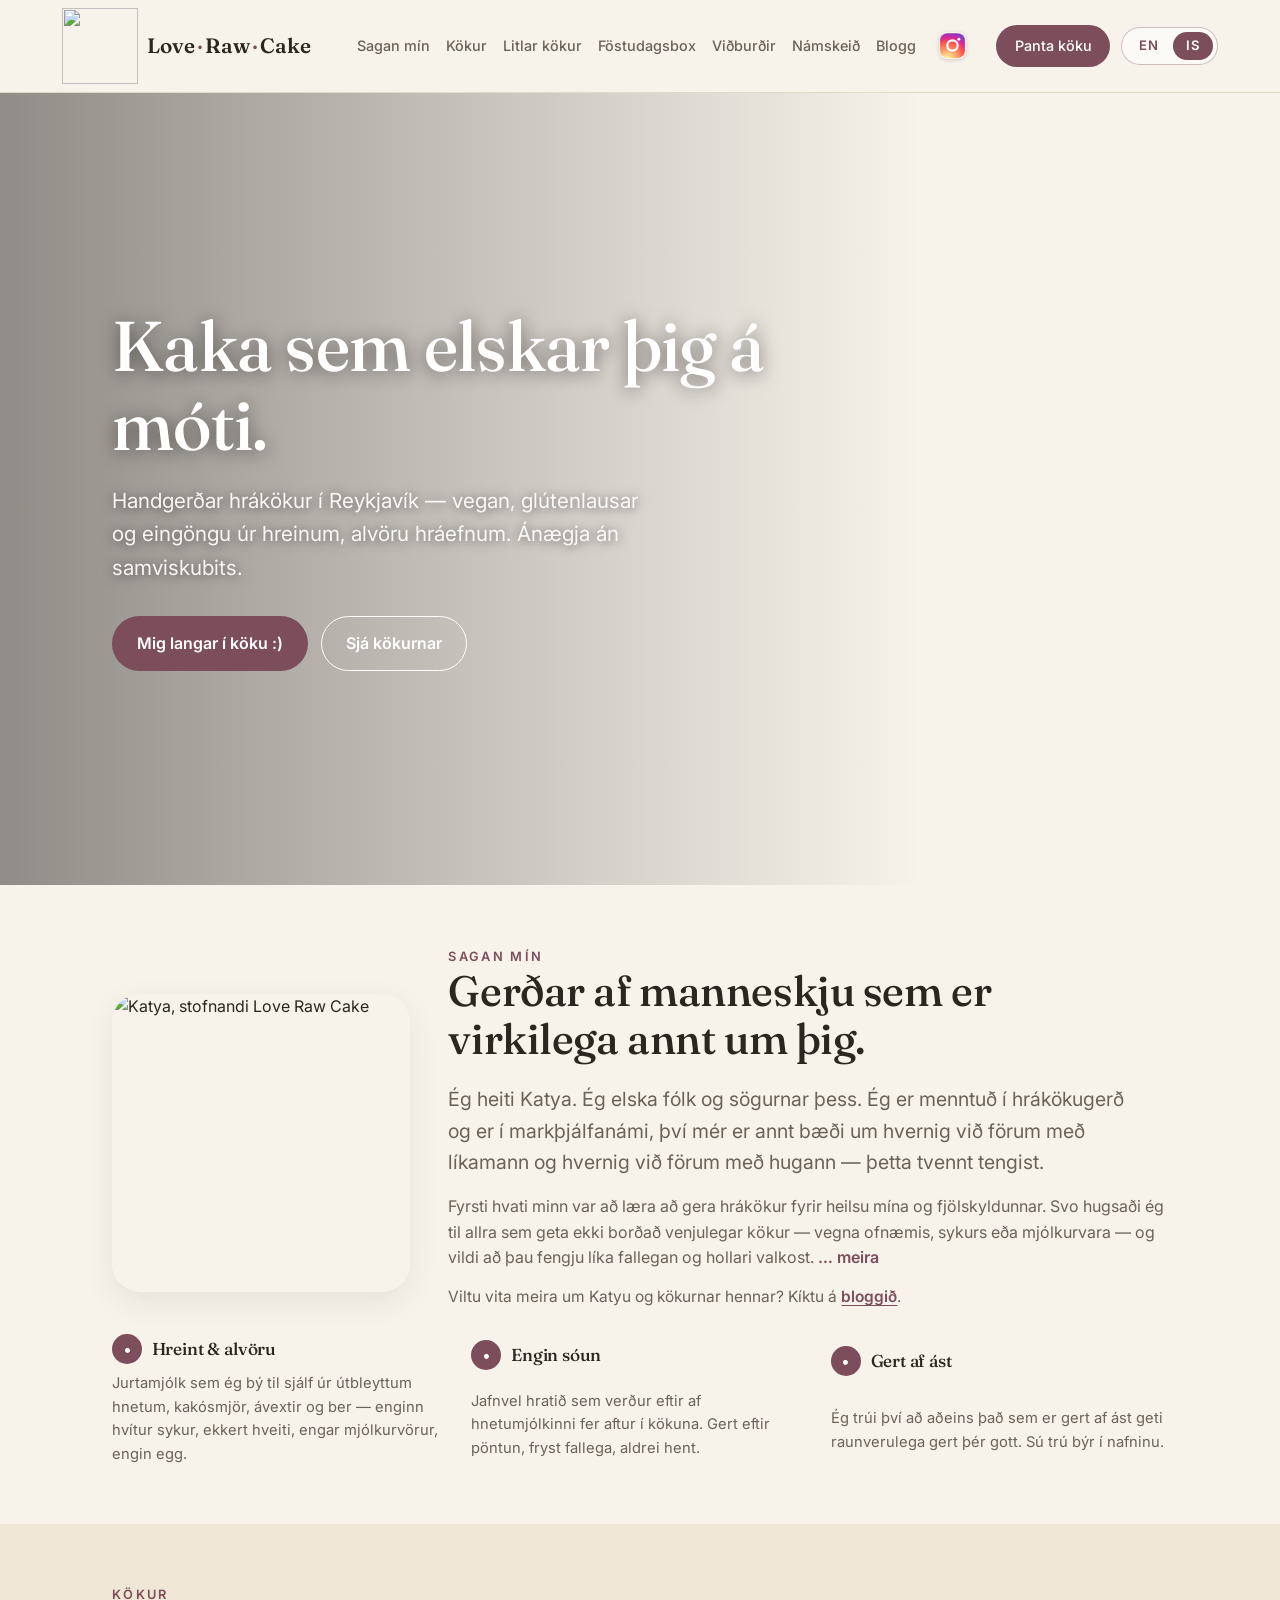
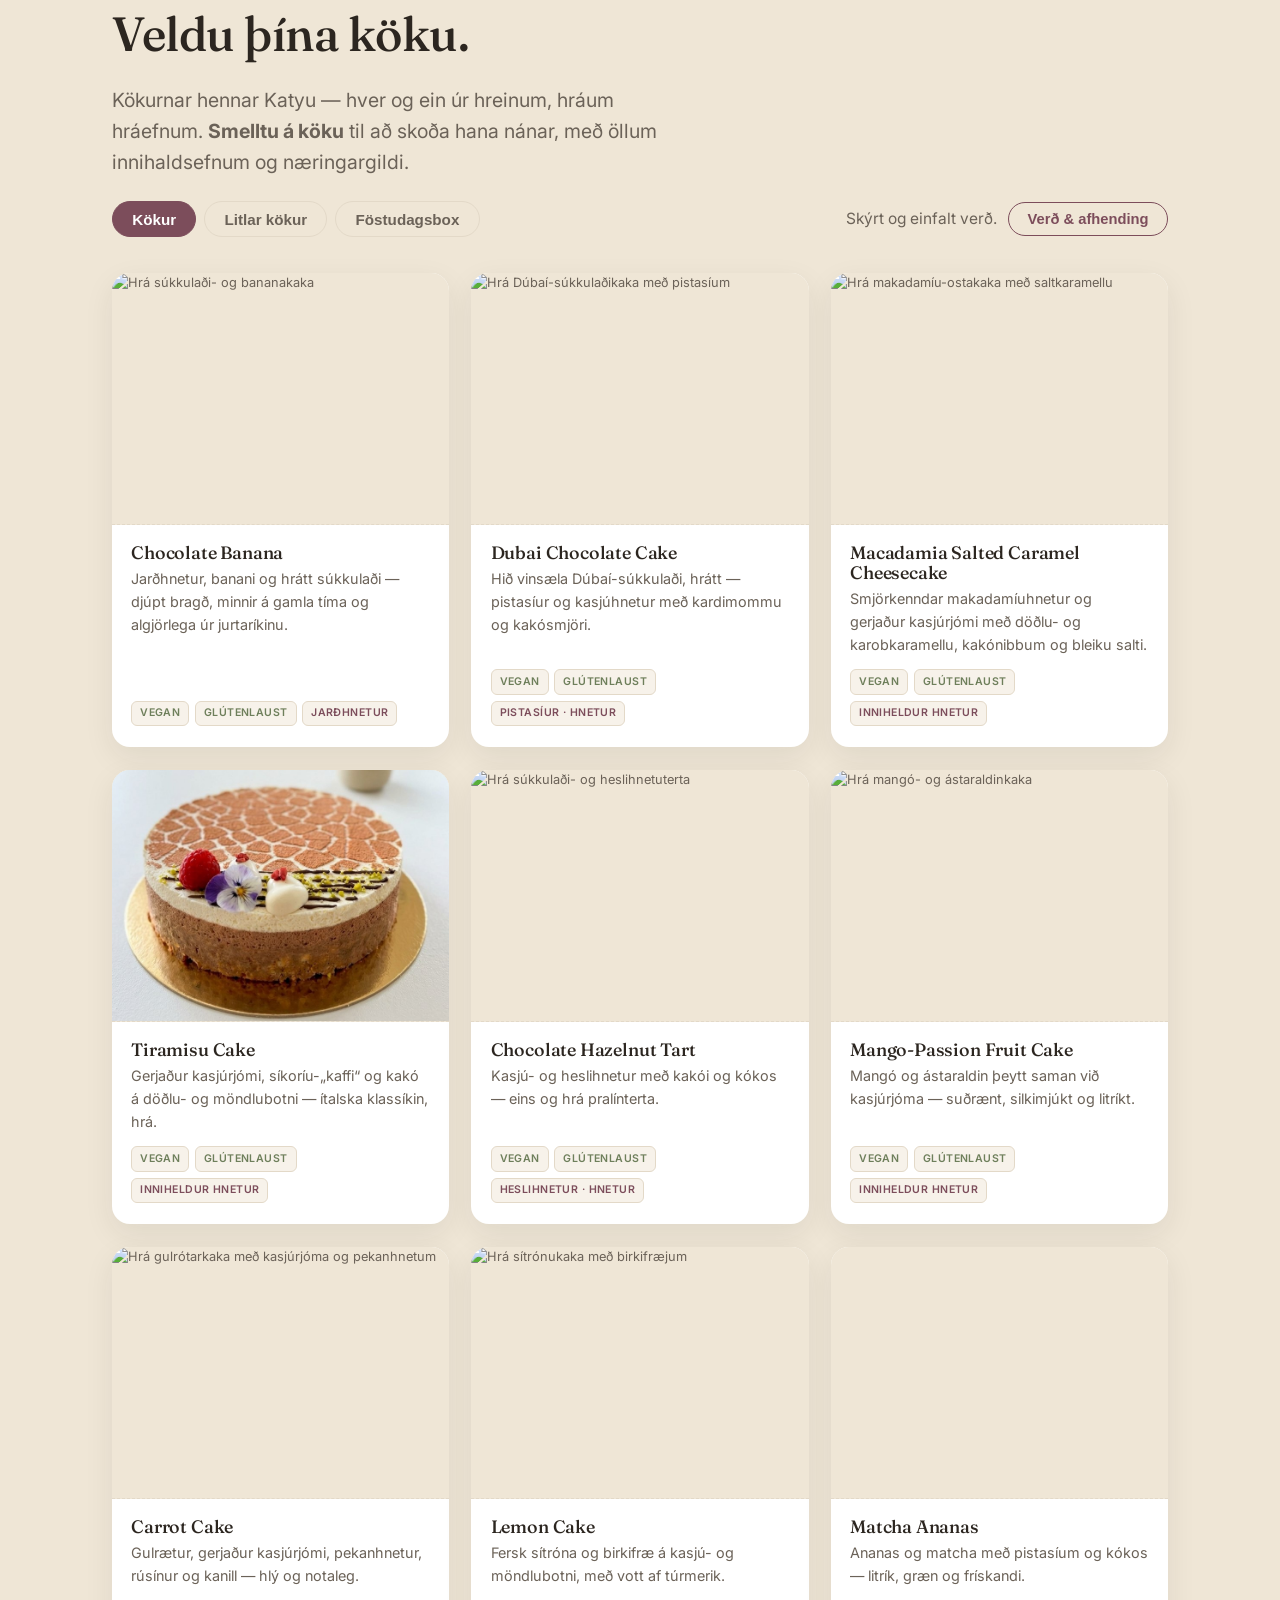
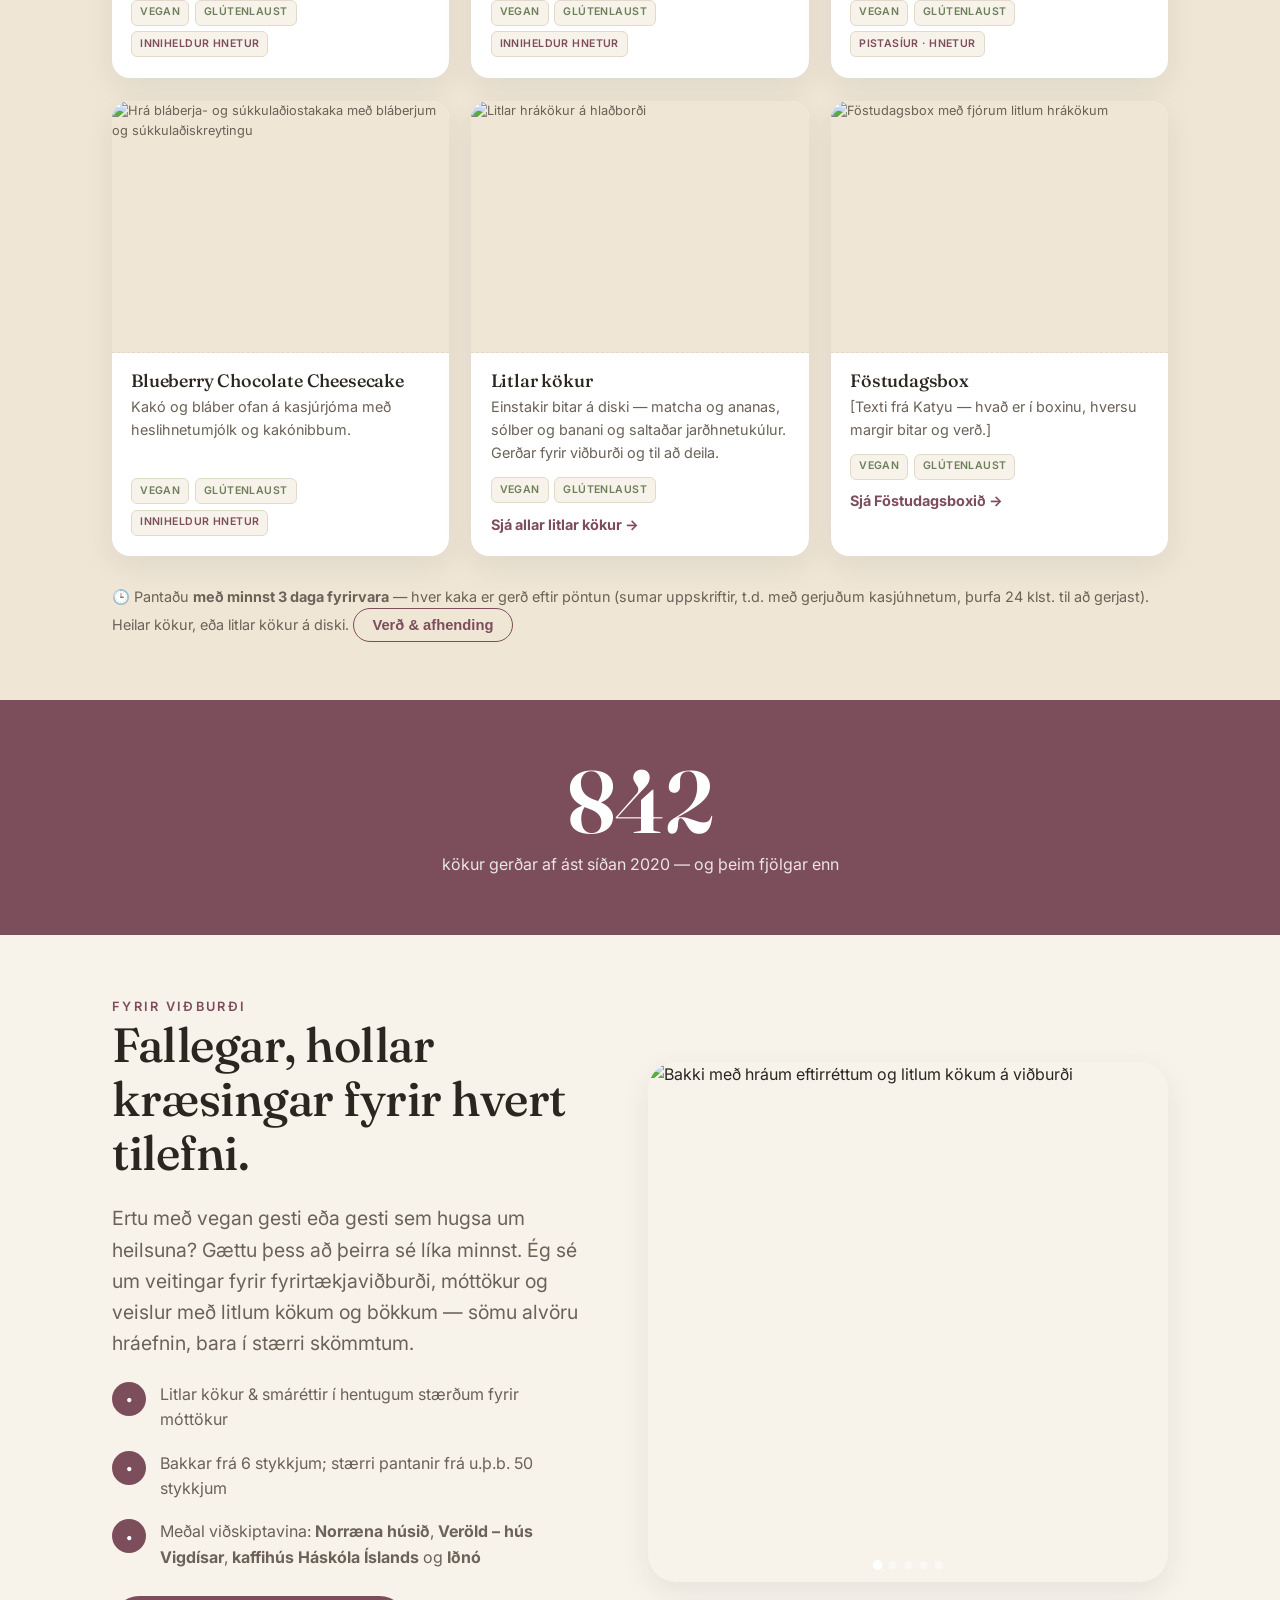
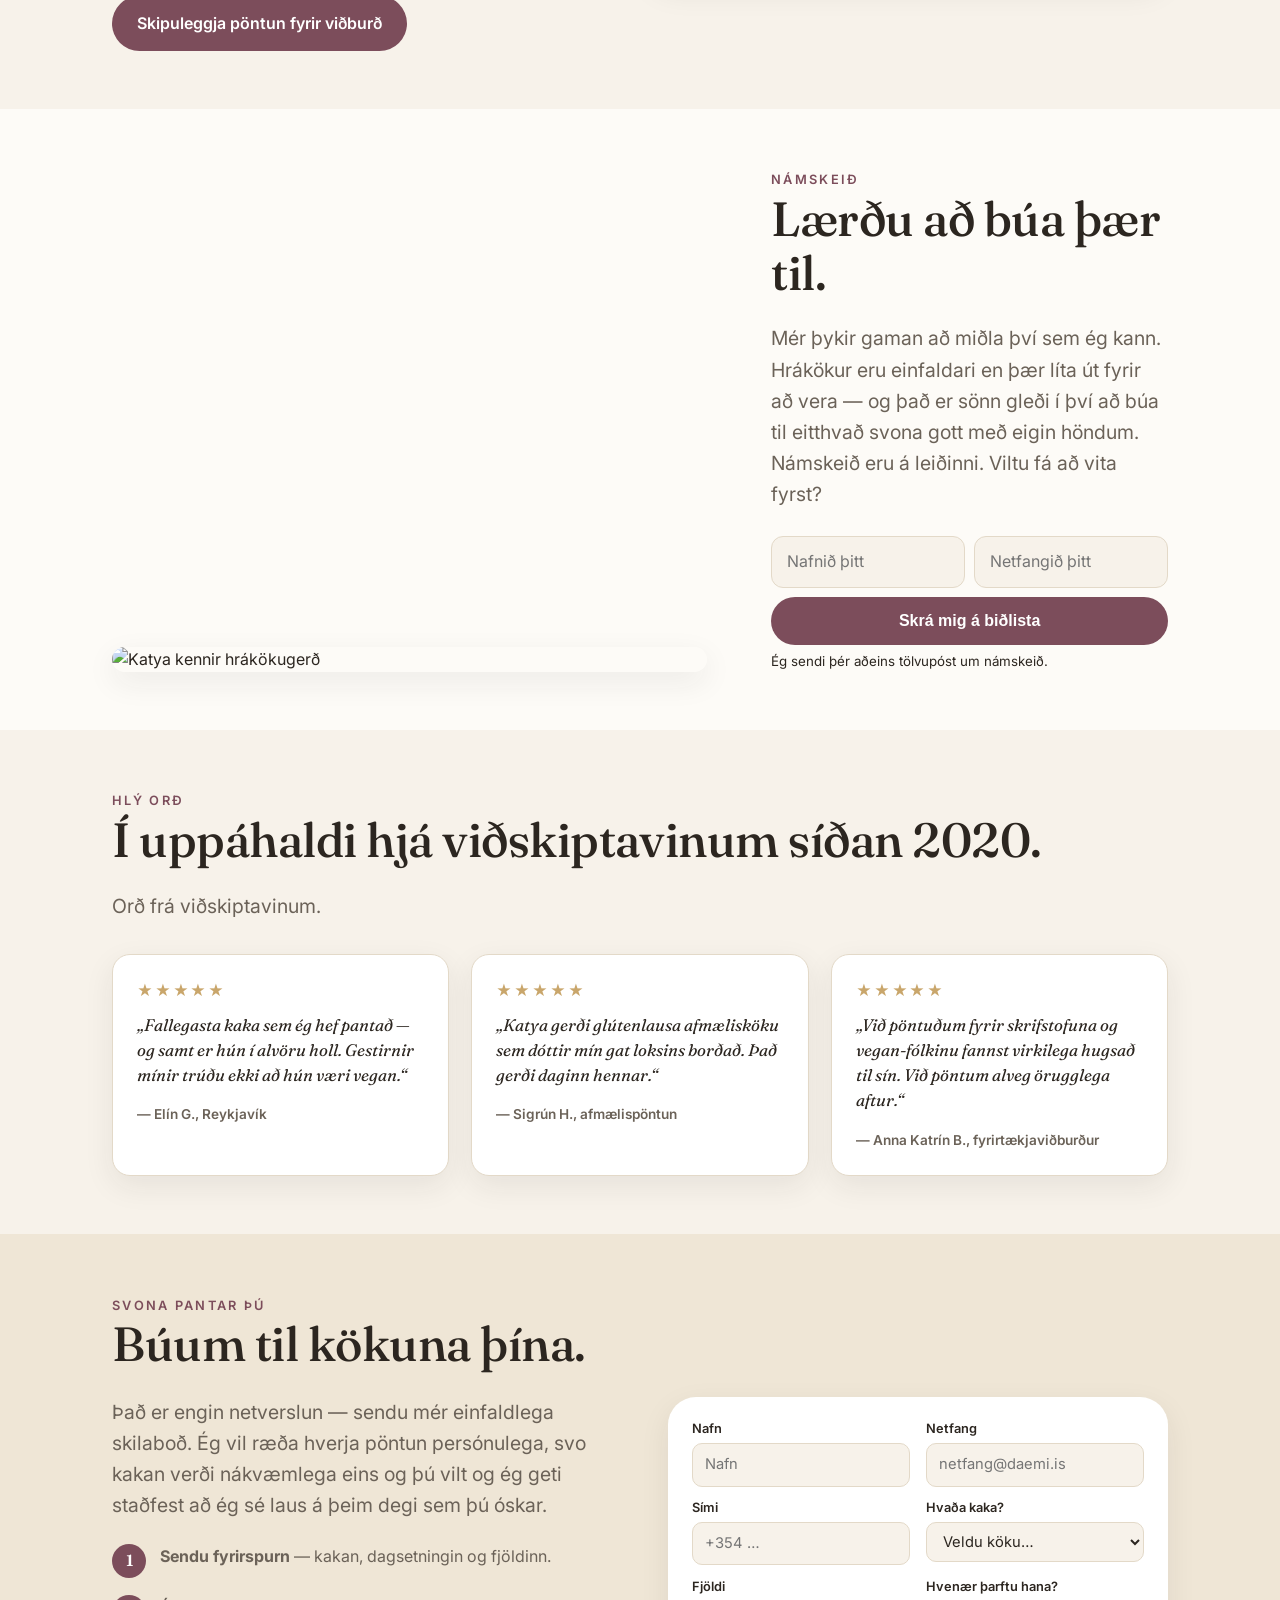
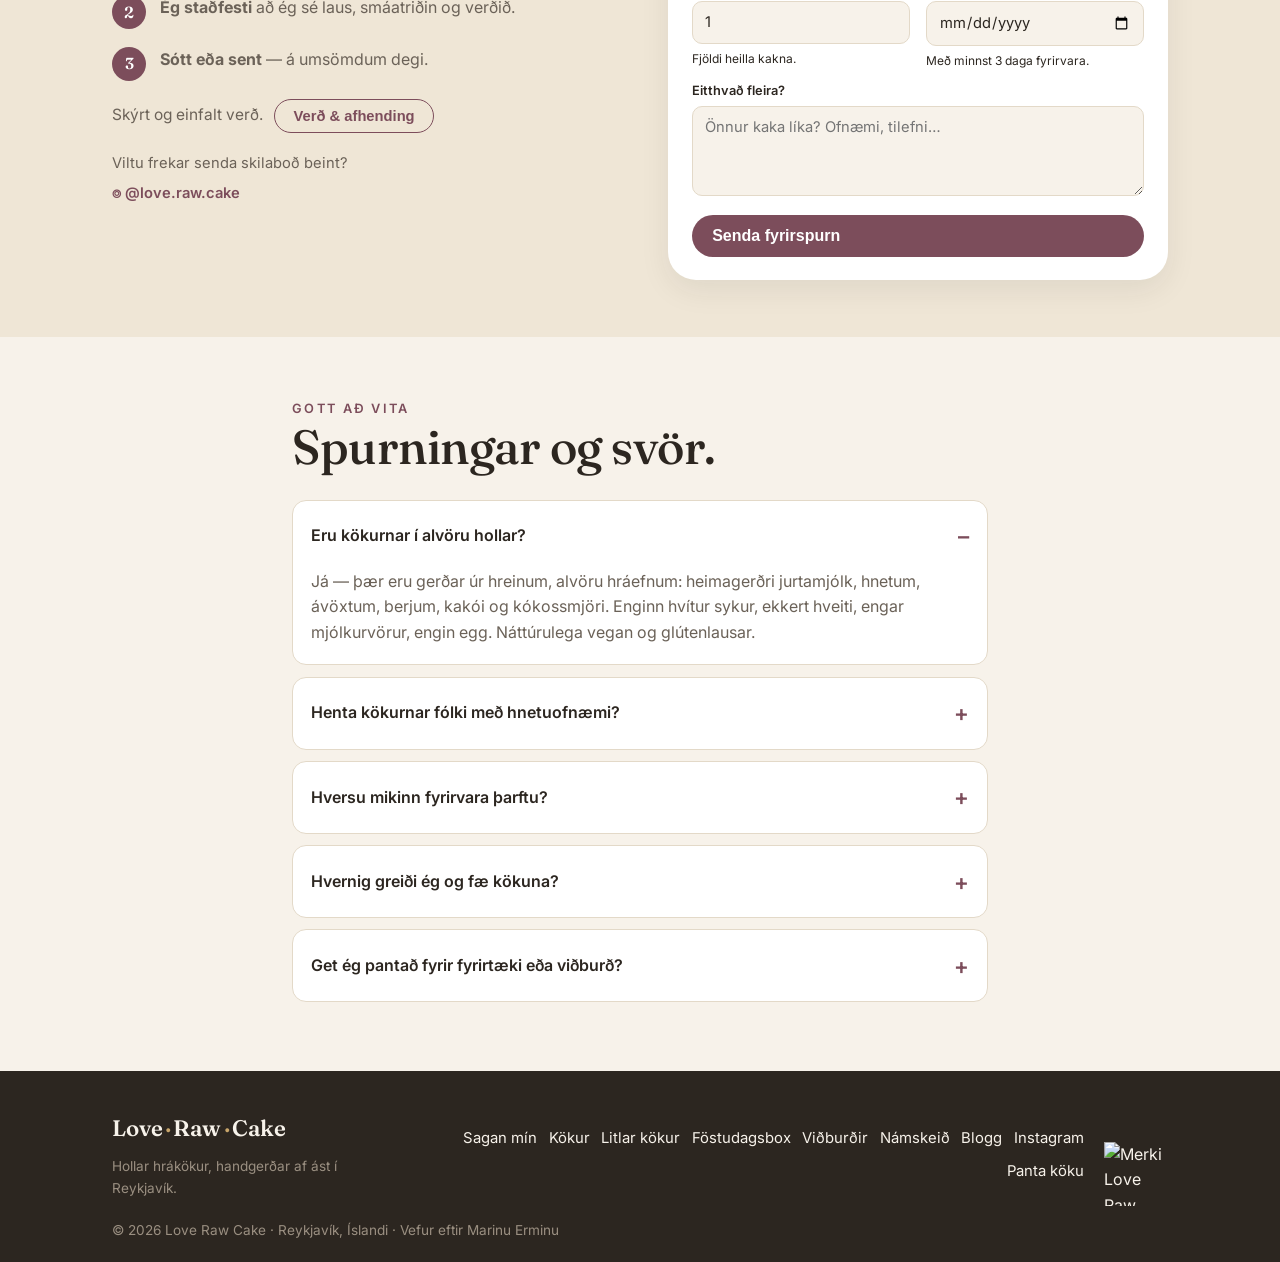
==== commit 8d556477: "All page texts editable in Pages CMS, blog fix, photo sizes, 404 page" ====
--- a/is/index.html
+++ b/is/index.html
@@ -5,8 +5,6 @@
 <meta name="viewport" content="width=device-width, initial-scale=1.0" />
 <title>Love Raw Cake — hollar hrákökur gerðar af ást · Reykjavík</title>
 <meta name="description" content="Vegan og glútenlausar hrákökur, handgerðar í Reykjavík úr hreinum, alvöru hráefnum. Kaka sem næring — ekkert samviskubit, engin sóun, gerð af ást." />
-
-
 
 <meta property="og:type" content="website" />
 <meta property="og:title" content="Love Raw Cake — hollar hrákökur, gerðar af ást · Reykjavík" />
@@ -49,7 +47,9 @@
             <a class="nav-ig" href="https://instagram.com/love.raw.cake" target="_blank" rel="noopener" aria-label="Love Raw Cake á Instagram" title="@love.raw.cake"><svg viewBox="0 0 24 24" aria-hidden="true"><defs><radialGradient id="igGrad" cx="30%" cy="107%" r="150%"><stop offset="0%" stop-color="#fdf497"/><stop offset="5%" stop-color="#fdf497"/><stop offset="45%" stop-color="#fd5949"/><stop offset="60%" stop-color="#d6249f"/><stop offset="90%" stop-color="#285aeb"/></radialGradient></defs><rect x="1" y="1" width="22" height="22" rx="6.4" fill="url(#igGrad)"/><circle cx="12" cy="12" r="4.6" fill="none" stroke="#fff" stroke-width="1.9"/><circle cx="17.7" cy="6.4" r="1.3" fill="#fff"/></svg></a>
       <a href="#order" class="btn btn-primary" style="padding:.55rem 1.1rem">Panta köku</a>
     </nav>
+
     <div class="lang-switch" role="group" aria-label="Tungumál / Language"><a href="../" hreflang="en" lang="en" title="English">EN</a><b aria-current="true">IS</b></div>
+
     <button class="nav-toggle" id="navtoggle" aria-label="Valmynd">☰</button>
   </div>
 </header>
@@ -83,17 +83,25 @@
         <span class="eyebrow">Sagan mín</span>
         <h2>Gerðar af manneskju sem er virkilega annt um þig.</h2>
         <p class="lead">Ég heiti Katya. Ég elska fólk og sögurnar þess. Ég er menntuð í hrákökugerð og er í markþjálfanámi, því mér er annt bæði um hvernig við förum með líkamann og hvernig við förum með hugann — þetta tvennt tengist.</p>
+
         <div class="story-expand" id="storyExpand" role="button" tabindex="0" aria-expanded="false" aria-label="Lesa restina af sögu Katyu">
           <p>Fyrsti hvati minn var að læra að gera hrákökur fyrir heilsu mína og fjölskyldunnar. Svo hugsaði ég til allra sem geta ekki borðað venjulegar kökur — vegna ofnæmis, sykurs eða mjólkurvara — og vildi að þau fengju líka fallegan og hollari valkost.<span class="more-inline"> Þá áttaði ég mig á því að mig langaði að breyta því hvernig fólk lítur á kökur. Fyrir flest okkar þýðir „kaka“ sykur, samviskubit, eitthvað sem maður sér eftir. Ég trúi því í alvöru að hún geti þýtt hið gagnstæða: raunverulega næringu sem bragðast líka ótrúlega vel.</span><span class="dots"> …</span> <span class="story-toggle more-label">meira</span></p>
           <p class="more-block">Kökurnar mínar eru gerðar úr góðum hráefnum — og góð hráefni eru eina leiðin að góðri útkomu. Það er það sem fer í hvert box: holl hráefni, umhyggja fyrir manneskjunni sem opnar það og engin sóun á bak við — í hrákökugerð er auðvelt að nýta hvert einasta hráefni, svo umhyggjan er tvöföld: fyrir þig og fyrir jörðina. <span class="story-toggle less-label">minna</span></p>
         </div>
-        <p class="story-blog">Viltu vita meira um Katyu og kökurnar hennar? Kíktu á <a href="../blog.html">bloggið</a> (á ensku).</p>
+
+
+        <p class="story-blog">Viltu vita meira um Katyu og kökurnar hennar? Kíktu á <a href="blog.html">bloggið</a>.</p>
+
       </div>
     </div>
     <div class="values">
+
       <div class="value"><span class="dot">•</span><h3>Hreint &amp; alvöru</h3><p>Jurtamjólk sem ég bý til sjálf úr útbleyttum hnetum, kakósmjör, ávextir og ber — enginn hvítur sykur, ekkert hveiti, engar mjólkurvörur, engin egg.</p></div>
+
       <div class="value"><span class="dot">•</span><h3>Engin sóun</h3><p>Jafnvel hratið sem verður eftir af hnetumjólkinni fer aftur í kökuna. Gert eftir pöntun, fryst fallega, aldrei hent.</p></div>
+
       <div class="value"><span class="dot">•</span><h3>Gert af ást</h3><p>Ég trúi því að aðeins það sem er gert af ást geti raunverulega gert þér gott. Sú trú býr í nafninu.</p></div>
+
     </div>
   </div>
 </section>
@@ -178,10 +186,15 @@
     <div class="grid hide" id="grid-mini">
       <div class="mini-strip">
         <div class="shots">
+
           <img src="../images/images_20.08.2026/smallcakes_fingers_web.jpeg" alt="Bakki með litlum hrákökum og berjum" loading="lazy" />
+
           <img src="../images/images_20.08.2026/smallcakes_main_web.jpeg" alt="Litlar hrákökur og ber á bakka" loading="lazy" />
+
           <img src="../images/images_20.08.2026/smallcakes_square1_web.jpeg" alt="Litlar hrákökur með jarðarberjum á diskum" loading="lazy" />
+
           <img src="../images/images_20.08.2026/smallcakes_buffet_web.jpeg" alt="Litlar hrákökur á hlaðborði á viðburði" loading="lazy" />
+
         </div>
         <p>Litlar kökur eru gerðar á diski — blandaðu saman bragðtegundunum hér fyrir neðan. Bakkar frá 6 stykkjum.</p>
       </div>
@@ -218,12 +231,14 @@
   </div>
 </section>
 
+
 <div class="counter">
   <div class="wrap">
-    <div class="num" id="cakeCount">0</div>
+    <div class="num" id="cakeCount" data-target="842">0</div>
     <p>kökur gerðar af ást síðan 2020 — og þeim fjölgar enn</p>
   </div>
 </div>
+
 
 <section id="events">
   <div class="wrap split">
@@ -232,18 +247,28 @@
       <h2>Fallegar, hollar kræsingar fyrir hvert tilefni.</h2>
       <p class="lead">Ertu með vegan gesti eða gesti sem hugsa um heilsuna? Gættu þess að þeirra sé líka minnst. Ég sé um veitingar fyrir fyrirtækjaviðburði, móttökur og veislur með litlum kökum og bökkum — sömu alvöru hráefnin, bara í stærri skömmtum.</p>
       <div class="steps">
+
         <div class="step"><span class="n">•</span><p>Litlar kökur &amp; smáréttir í hentugum stærðum fyrir móttökur</p></div>
+
         <div class="step"><span class="n">•</span><p>Bakkar frá 6 stykkjum; stærri pantanir frá u.þ.b. 50 stykkjum</p></div>
+
         <div class="step"><span class="n">•</span><p>Meðal viðskiptavina: <b>Norræna húsið</b>, <b>Veröld – hús Vigdísar</b>, <b>kaffihús Háskóla Íslands</b> og <b>Iðnó</b></p></div>
+
       </div>
       <a href="#order" class="btn btn-primary mt" data-order="Event / large order">Skipuleggja pöntun fyrir viðburð</a>
     </div>
     <div class="carousel" id="eventCarousel">
+
       <img class="active" src="../images/event-p1.jpg" alt="Bakki með hráum eftirréttum og litlum kökum á viðburði" loading="lazy" />
+
       <img src="../images/event-p2.jpg" alt="Litlar hrákökur á viðarbrettum fyrir móttöku" loading="lazy" />
+
       <img src="../images/event-p3.jpg" alt="Hráir eftirréttir sem smáréttir fyrir samkomu" loading="lazy" />
+
       <img src="../images/event-p4.jpg" alt="Súkkulaðihúðuð jarðarber og kræsingar á bakka" loading="lazy" />
+
       <img src="../images/event-p5.jpg" alt="Litlar hrákökur og súkkulaðikræsingar á veisluborði" loading="lazy" />
+
       <div class="dots"></div>
     </div>
   </div>
@@ -257,8 +282,7 @@
         <span class="eyebrow">Námskeið</span>
         <h2>Lærðu að búa þær til.</h2>
         <p class="lead">Mér þykir gaman að miðla því sem ég kann. Hrákökur eru einfaldari en þær líta út fyrir að vera — og það er sönn gleði í því að búa til eitthvað svona gott með eigin höndum. Námskeið eru á leiðinni. Viltu fá að vita fyrst?</p>
-        <!-- Course waitlist: its own small form (name + email only) so people don't have to fill in
-             the cake-order fields. Goes to Katya through FormSubmit, like the order form. -->
+        <!-- Course waitlist: its own small form (name + email only). Goes to Katya through FormSubmit. -->
         <form class="waitlist mt" action="https://formsubmit.co/ketlight@gmail.com" method="POST">
           <input type="hidden" name="_subject" value="Course waitlist (IS) — Love Raw Cake" />
           <input type="hidden" name="_template" value="table" />
@@ -276,17 +300,23 @@
   </div>
 </section>
 
+
 <section id="reviews">
   <div class="wrap">
     <span class="eyebrow">Hlý orð</span>
     <h2>Í uppáhaldi hjá viðskiptavinum síðan 2020.</h2>
     <p class="lead">Orð frá viðskiptavinum.</p>
     <div class="quotes">
+
       <figure class="quote"><div class="stars">★★★★★</div><p>„Fallegasta kaka sem ég hef pantað — og samt er hún í alvöru holl. Gestirnir mínir trúðu ekki að hún væri vegan.“</p><figcaption class="who">— Elín G., Reykjavík</figcaption></figure>
+
       <figure class="quote"><div class="stars">★★★★★</div><p>„Katya gerði glútenlausa afmælisköku sem dóttir mín gat loksins borðað. Það gerði daginn hennar.“</p><figcaption class="who">— Sigrún H., afmælispöntun</figcaption></figure>
+
       <figure class="quote"><div class="stars">★★★★★</div><p>„Við pöntuðum fyrir skrifstofuna og vegan-fólkinu fannst virkilega hugsað til sín. Við pöntum alveg örugglega aftur.“</p><figcaption class="who">— Anna Katrín B., fyrirtækjaviðburður</figcaption></figure>
+
     </div></div>
 </section>
+
 
 <section class="order" id="order">
   <div class="wrap">
@@ -296,20 +326,21 @@
       <div>
         <p class="lead">Það er engin netverslun — sendu mér einfaldlega skilaboð. Ég vil ræða hverja pöntun persónulega, svo kakan verði nákvæmlega eins og þú vilt og ég geti staðfest að ég sé laus á þeim degi sem þú óskar.</p>
         <div class="steps">
+
           <div class="step"><span class="n">1</span><p><b>Sendu fyrirspurn</b> — kakan, dagsetningin og fjöldinn.</p></div>
+
           <div class="step"><span class="n">2</span><p><b>Ég staðfesti</b> að ég sé laus, smáatriðin og verðið.</p></div>
+
           <div class="step"><span class="n">3</span><p><b>Sótt eða sent</b> — á umsömdum degi.</p></div>
+
         </div>
         <p class="info-lines">Skýrt og einfalt verð. <button type="button" class="info-pill" data-open-prices>Verð &amp; afhending</button></p>
         <div class="direct">
           <span>Viltu frekar senda skilaboð beint?</span>
-          <!-- email + phone removed 26 Aug: ask Katya how she wants people to reach her (see TASKS.md [P6]) -->
           <a href="https://instagram.com/love.raw.cake" target="_blank" rel="noopener">⌾ @love.raw.cake</a>
         </div>
       </div>
       <form class="contact-card" action="https://formsubmit.co/ketlight@gmail.com" method="POST">
-        <!-- FormSubmit (no account). First real submission sends Katya a one-time activation email; nothing arrives until she clicks it.
-             After activation FormSubmit offers a random alias — swap it in for the address above to hide the email from spam bots. -->
         <input type="hidden" name="_subject" value="New cake request (IS) — loverawcake.com" />
         <input type="hidden" name="_template" value="table" />
         <input type="hidden" name="_autoresponse" value="Hæ! Kærar þakkir fyrir kökupöntunina — ég hef fengið hana. Ég hef samband fljótlega til að staðfesta dagsetninguna, verðið og hvernig þú vilt fá kökuna. Með ást, Katya · Love Raw Cake · @love.raw.cake" />
@@ -347,19 +378,27 @@
   </div>
 </section>
 
+
 <section id="faq">
   <div class="wrap" style="max-width:760px">
     <span class="eyebrow">Gott að vita</span>
     <h2>Spurningar og svör.</h2>
     <div class="mt">
+
       <details open><summary>Eru kökurnar í alvöru hollar?</summary><p>Já — þær eru gerðar úr hreinum, alvöru hráefnum: heimagerðri jurtamjólk, hnetum, ávöxtum, berjum, kakói og kókossmjöri. Enginn hvítur sykur, ekkert hveiti, engar mjólkurvörur, engin egg. Náttúrulega vegan og glútenlausar.</p></details>
+
       <details><summary>Henta kökurnar fólki með hnetuofnæmi?</summary><p>Satt best að segja ekki — hnetur eru grunnhráefni í nánast öllu sem ég geri, svo ef þú ert með alvarlegt hnetuofnæmi eru þessar kökur ekki öruggar fyrir þig, og ég myndi aldrei vilja taka þá áhættu.</p></details>
+
       <details><summary>Hversu mikinn fyrirvara þarftu?</summary><p>Minnst 3 daga. Hver kaka er gerð eftir pöntun og sumar uppskriftir þurfa að gerjast í 24 klukkustundir. Fyrir viðburði er betra að hafa samband sem fyrst.</p></details>
-      <details><summary>Hvernig greiði ég og fæ kökuna?</summary><p>Sótt eða sent — sendingarkostnaðinn finnurðu í <button type="button" class="link-btn" data-open-prices>Verð &amp; afhending</button> hér fyrir ofan. Við ákveðum daginn, tímann og hvernig þú vilt greiða þegar þú hefur samband.<!-- payment method still to confirm with Katya — see TASKS.md [P6] --></p></details>
+
+      <details><summary>Hvernig greiði ég og fæ kökuna?</summary><p>Sótt eða sent — sendingarkostnaðinn finnurðu í <button type="button" class="link-btn" data-open-prices>Verð &amp; afhending</button> hér fyrir ofan. Við ákveðum daginn, tímann og hvernig þú vilt greiða þegar þú hefur samband.</p></details>
+
       <details><summary>Get ég pantað fyrir fyrirtæki eða viðburð?</summary><p>Að sjálfsögðu — sjá <a href="#events">kaflann um viðburði</a>. Litlar kökur sem smáréttir, bakkar og stærri pantanir frá u.þ.b. 50 stykkjum.</p></details>
-    </div>
-  </div>
-</section>
+
+    </div>
+  </div>
+</section>
+
 
 <footer>
   <div class="wrap foot-grid">
@@ -391,15 +430,22 @@
       <span class="eyebrow">Verð &amp; afhending</span>
       <h3 id="priceTitle">Einfalt verð, eftir þyngd.</h3>
       <ul class="price-list">
+
         <li><b>Kökur — frá 1.100 kr. fyrir 100 g.</b> Heil kaka er yfirleitt 800–1.200 g.</li>
+
         <li><b>Litlar kökur — frá 1.100 kr. fyrir 100 g.</b> S / M / L (30 g · 50 g · 100 g). Lágmarkspöntun 600 g af einni tegund.</li>
+
         <li><b>Áletrun á kökuna — frá 1.500 kr.</b></li>
+
       </ul>
       <p class="note-nutr">Verð getur breyst ef hráefnisverð hefur hækkað þegar pantað er.</p>
       <h4>Afhending</h4>
       <ul class="price-list">
+
         <li><b>Frí heimsending</b> á höfuðborgarsvæðinu fyrir pantanir <b>15.000 kr. og yfir</b>.</li>
+
         <li>Annars kostar heimsending <b>frá 2.000 kr.</b>, eftir því hvar þú ert.</li>
+
       </ul>
       <a href="#order" class="btn btn-primary note-order" data-info-close>Panta köku →</a>
     </div>
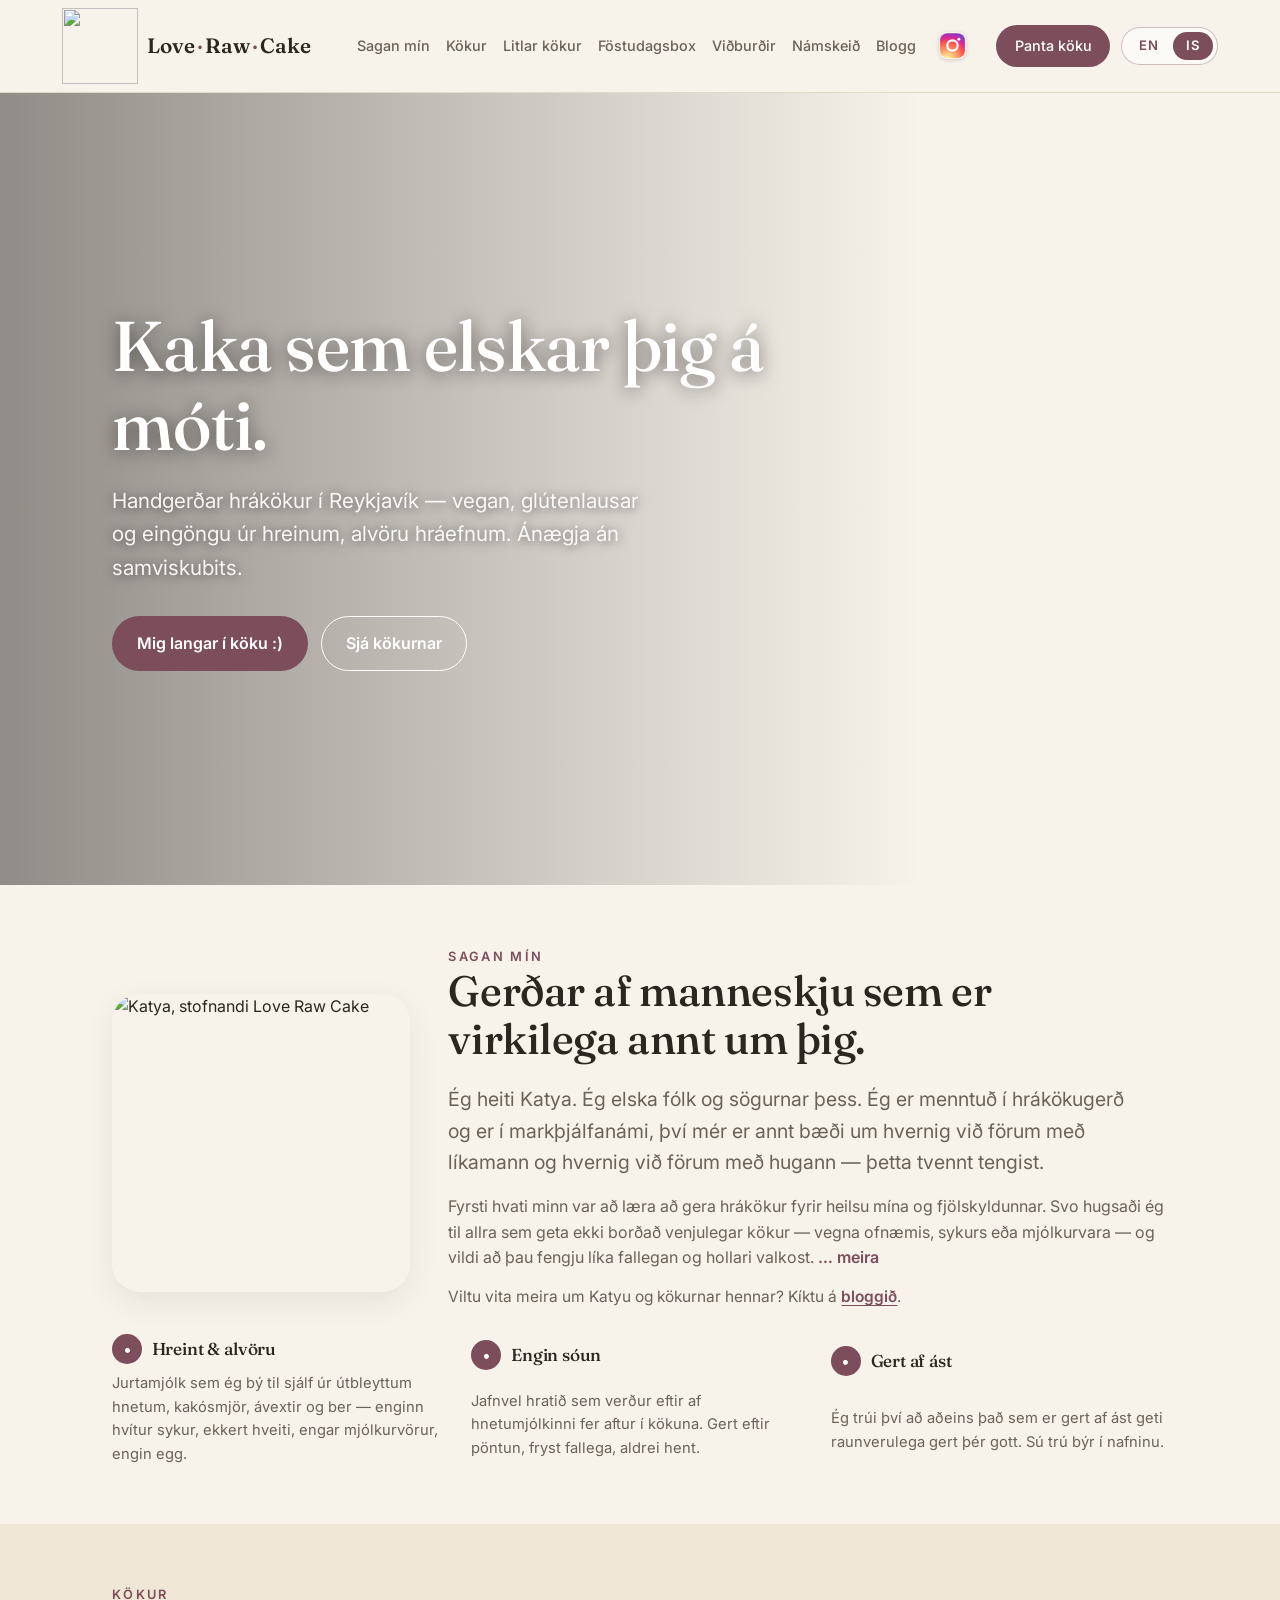
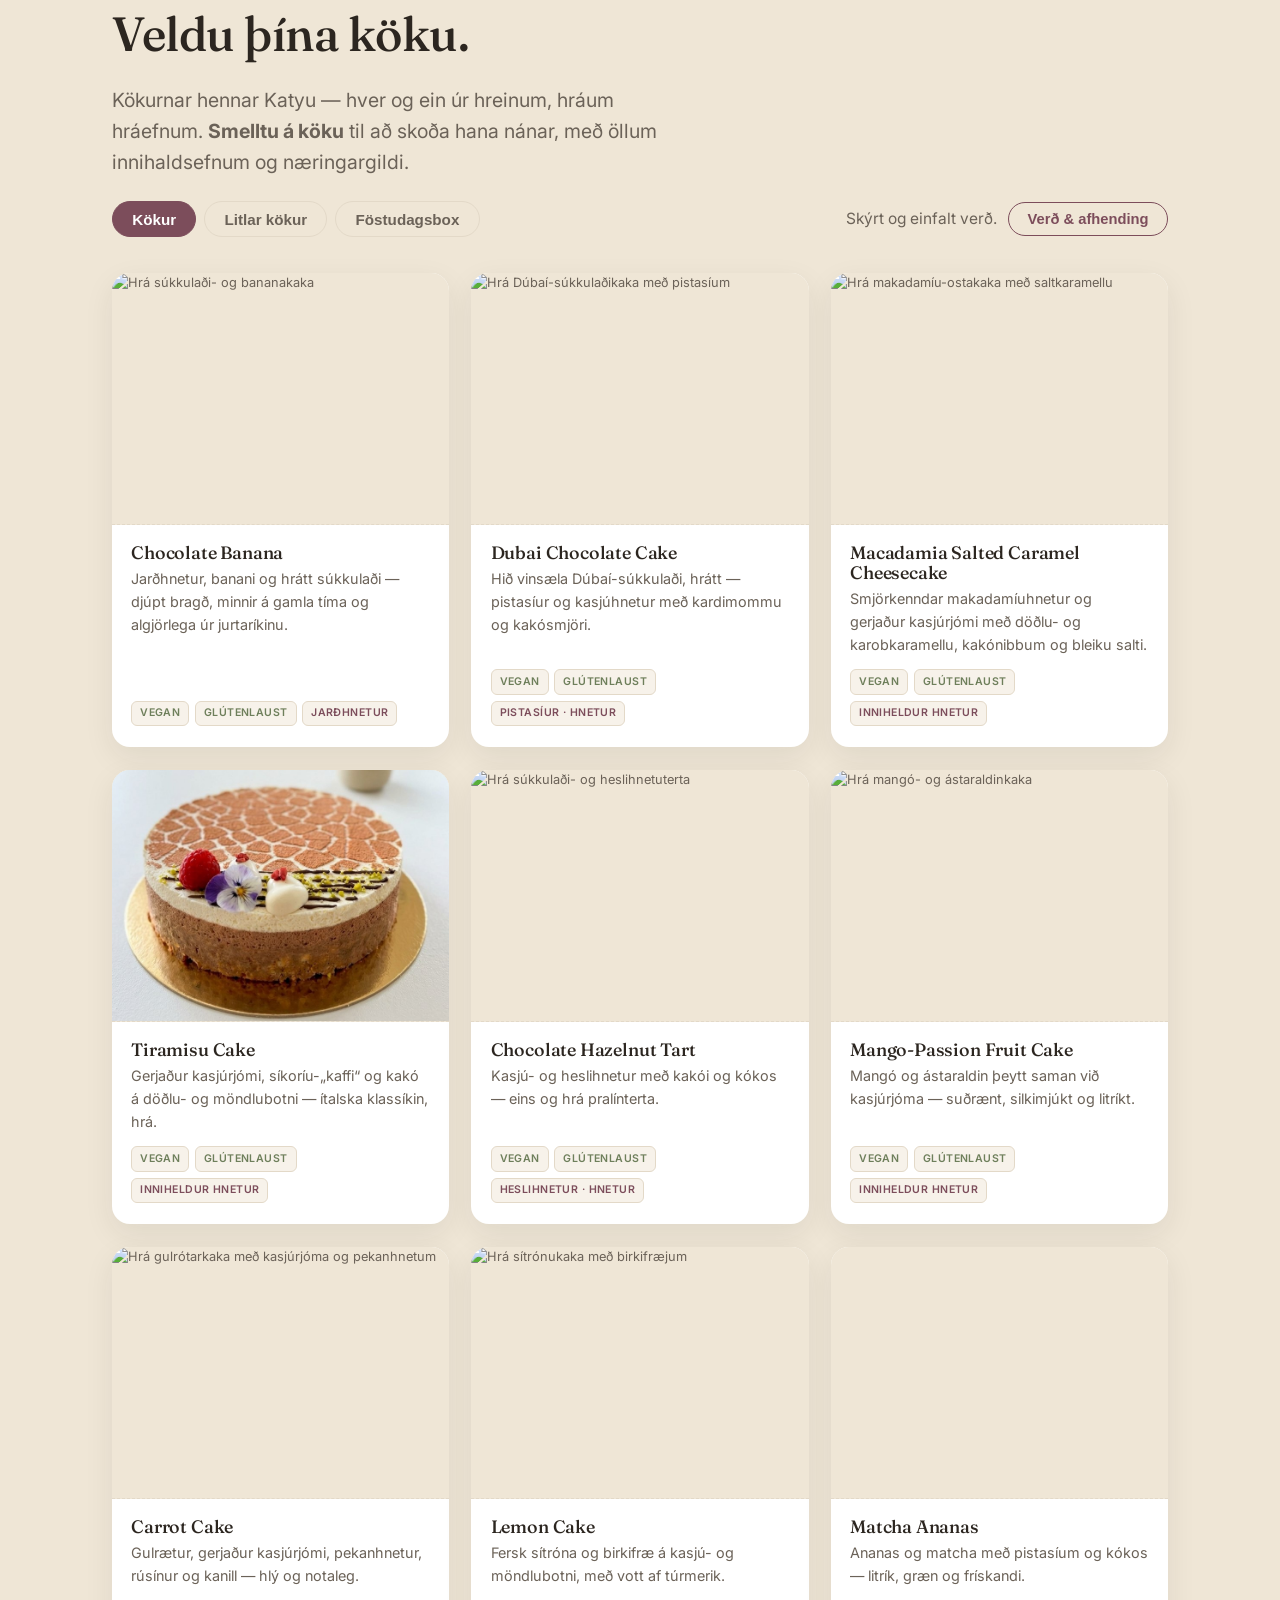
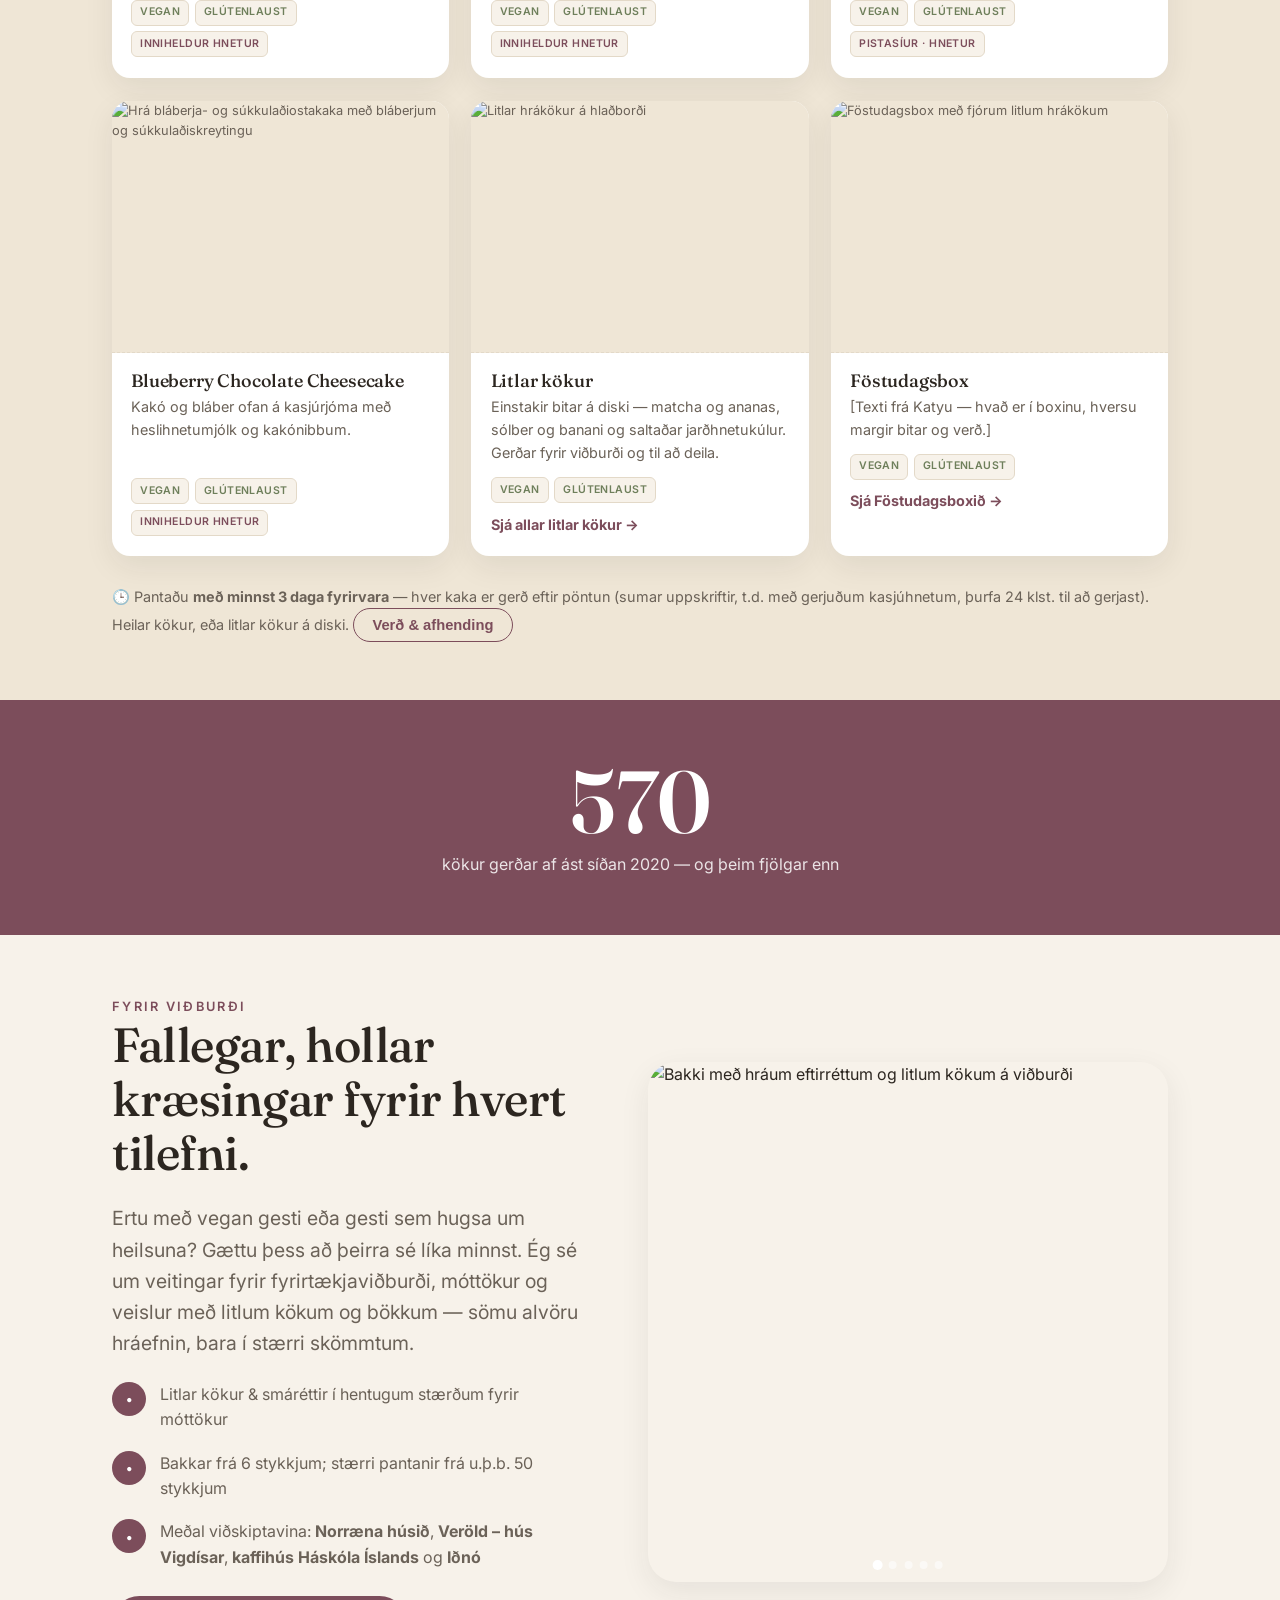
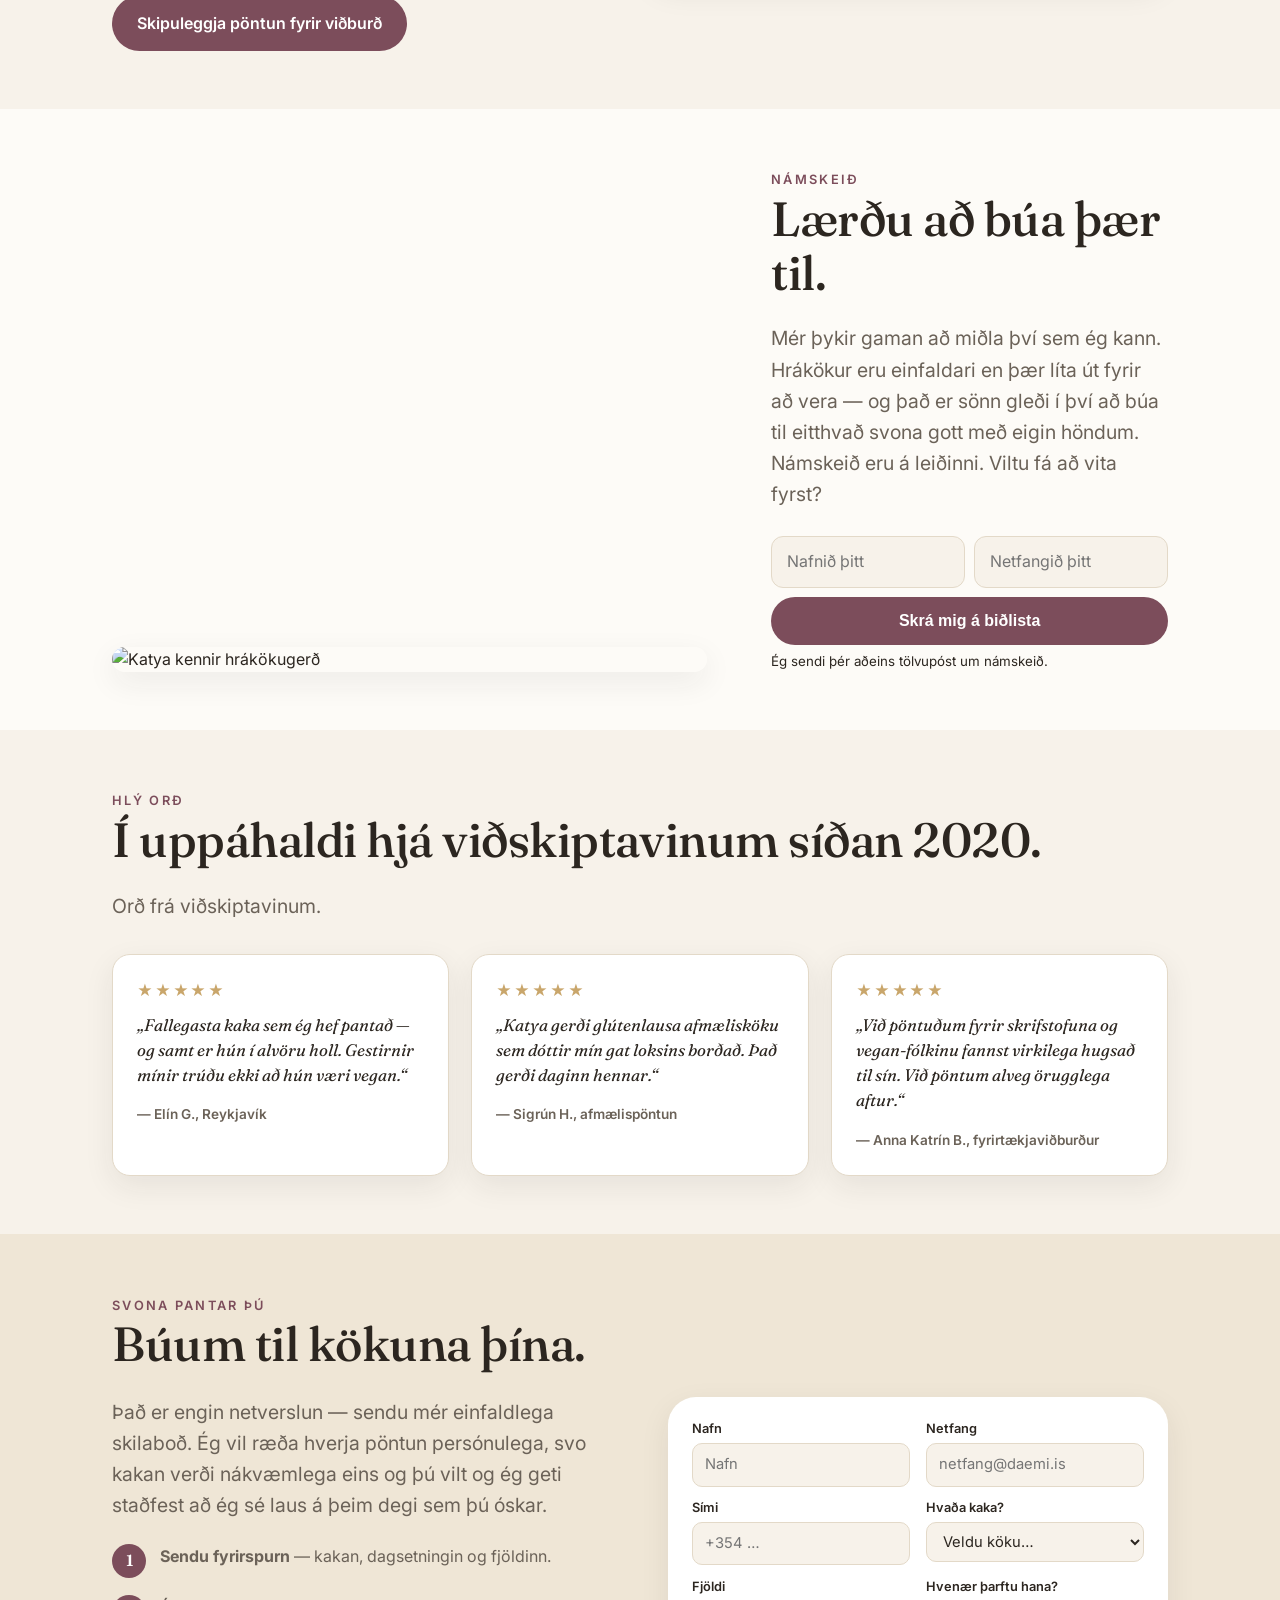
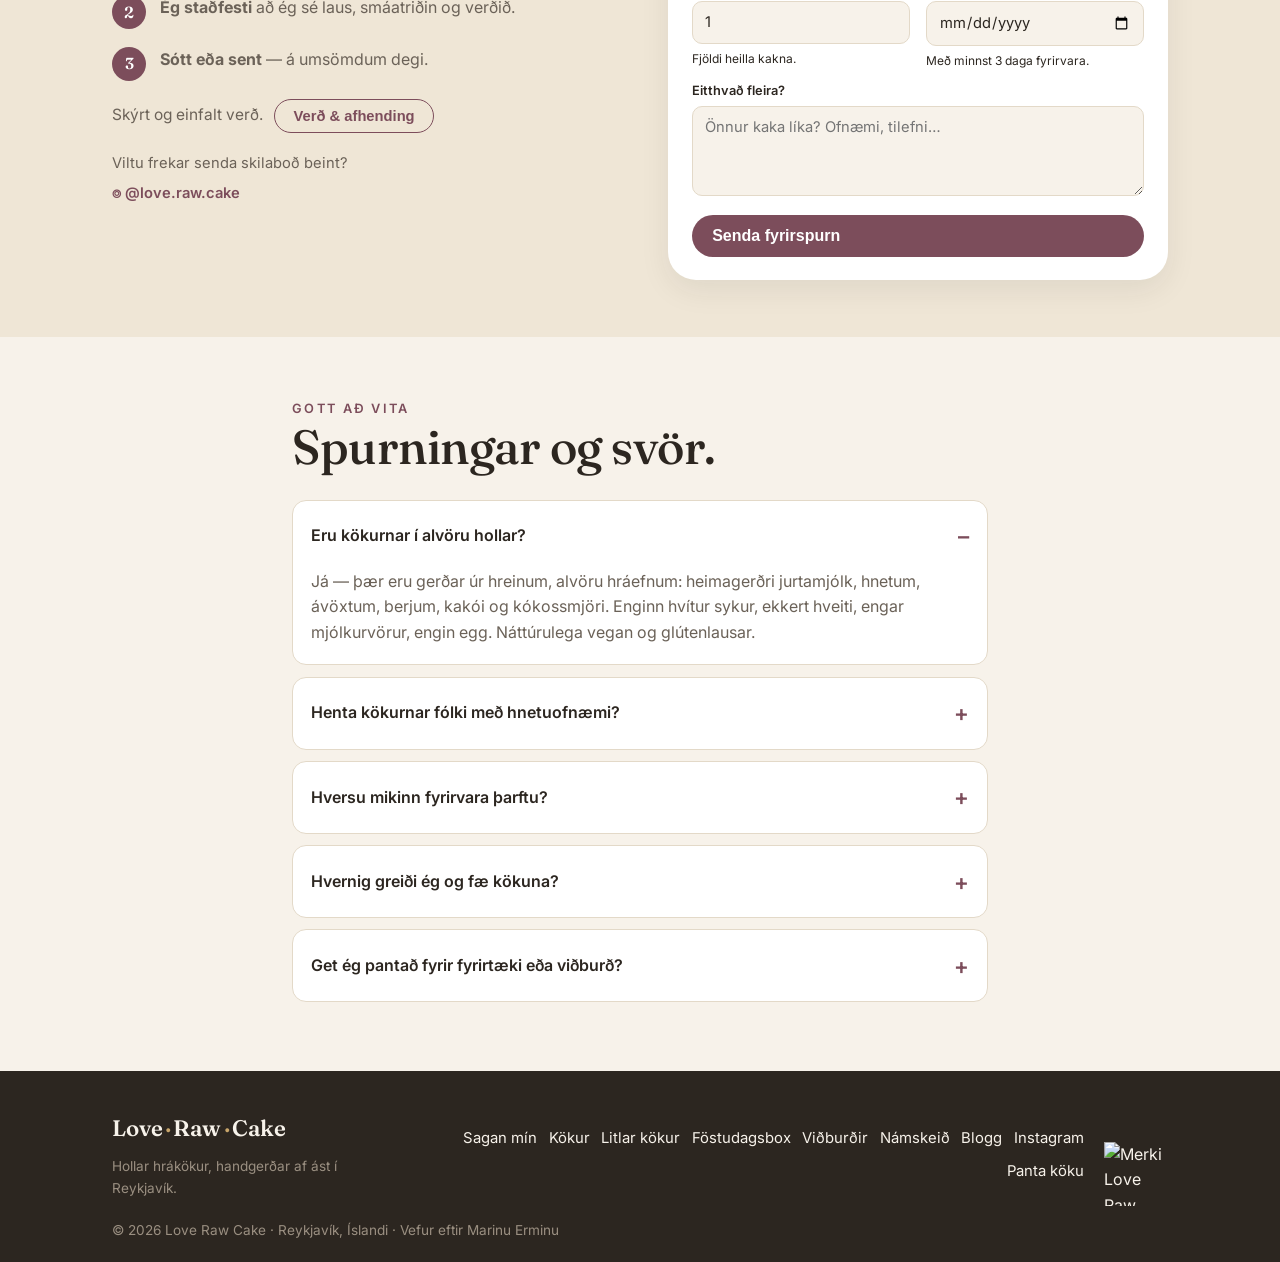
==== commit 928f6cc2: "Three cake lists in Pages CMS, editable hero and share photos, 404 texts" ====
--- a/is/index.html
+++ b/is/index.html
@@ -56,14 +56,23 @@
 
 <section class="hero" id="top">
   <div class="hero-media" id="heroMedia">
-    <div class="slide s1 active"></div>
-    <div class="slide s2"></div>
-    <div class="slide s3"></div>
-    <div class="slide s4"></div>
-    <div class="slide s5"></div>
-    <div class="slide s6"></div>
-    <div class="slide s7"></div>
-    <div class="slide s8"></div>
+
+    <div class="slide active" style="background-image:url('../images/images_20.08.2026/chocbanana_hero.jpeg');background-position:center 64%"></div>
+
+    <div class="slide" style="background-image:url('../images/images_20.08.2026/dubai_hero.jpeg');background-position:center 62%"></div>
+
+    <div class="slide" style="background-image:url('../images/images_20.08.2026/chochazelnut_hero.jpeg');background-position:center 56%"></div>
+
+    <div class="slide" style="background-image:url('../images/images_20.08.2026/carrot_hero.jpeg');background-position:center 22%"></div>
+
+    <div class="slide" style="background-image:url('../images/images_20.08.2026/lemon_hero.jpeg');background-position:center 55%"></div>
+
+    <div class="slide" style="background-image:url('../images/images_15.10.2026/tiramisu_hero.jpeg');background-position:center 50%"></div>
+
+    <div class="slide" style="background-image:url('../images/images_20.08.2026/macadamia_hero.jpeg');background-position:center 55%"></div>
+
+    <div class="slide" style="background-image:url('../images/images_20.08.2026/matcha_hero.jpeg');background-position:center 68%"></div>
+
   </div>
   <div class="wrap">
     <h1>Kaka sem elskar þig á móti.</h1>
--- a/styles.css
+++ b/styles.css
@@ -56,14 +56,7 @@
   .hero-media{position:absolute;inset:0;z-index:0}
   .hero-media .slide{position:absolute;inset:0;opacity:0;transition:opacity 1.4s ease;background-size:cover;background-position:center}
   .hero-media .slide.active{opacity:1}
-  .slide.s1{background-image:url('images/images_20.08.2026/chocbanana_hero.jpeg');background-position:center 64%}
-  .slide.s2{background-image:url('images/images_20.08.2026/dubai_hero.jpeg');background-position:center 62%}
-  .slide.s3{background-image:url('images/images_20.08.2026/chochazelnut_hero.jpeg');background-position:center 56%}
-  .slide.s4{background-image:url('images/images_20.08.2026/carrot_hero.jpeg');background-position:center 22%}
-  .slide.s5{background-image:url('images/images_20.08.2026/lemon_hero.jpeg');background-position:center 55%}
-  .slide.s6{background-image:url('images/images_15.10.2026/tiramisu_hero.jpeg');background-position:center 50%}
-  .slide.s7{background-image:url('images/images_20.08.2026/macadamia_hero.jpeg');background-position:center 55%}
-  .slide.s8{background-image:url('images/images_20.08.2026/matcha_hero.jpeg');background-position:center 68%}
+  /* hero photos + focus come from Pages CMS (content/text/02-top.yml), set inline in the template */
   /* soft scrim on the left only — the type stays readable and the cake keeps its own colour */
   .hero-media::after{content:"";position:absolute;inset:0;background:linear-gradient(90deg,rgba(20,16,14,.45) 0%,rgba(20,16,14,.16) 45%,rgba(20,16,14,0) 72%);z-index:1}
   .hero .wrap{position:relative;z-index:2}
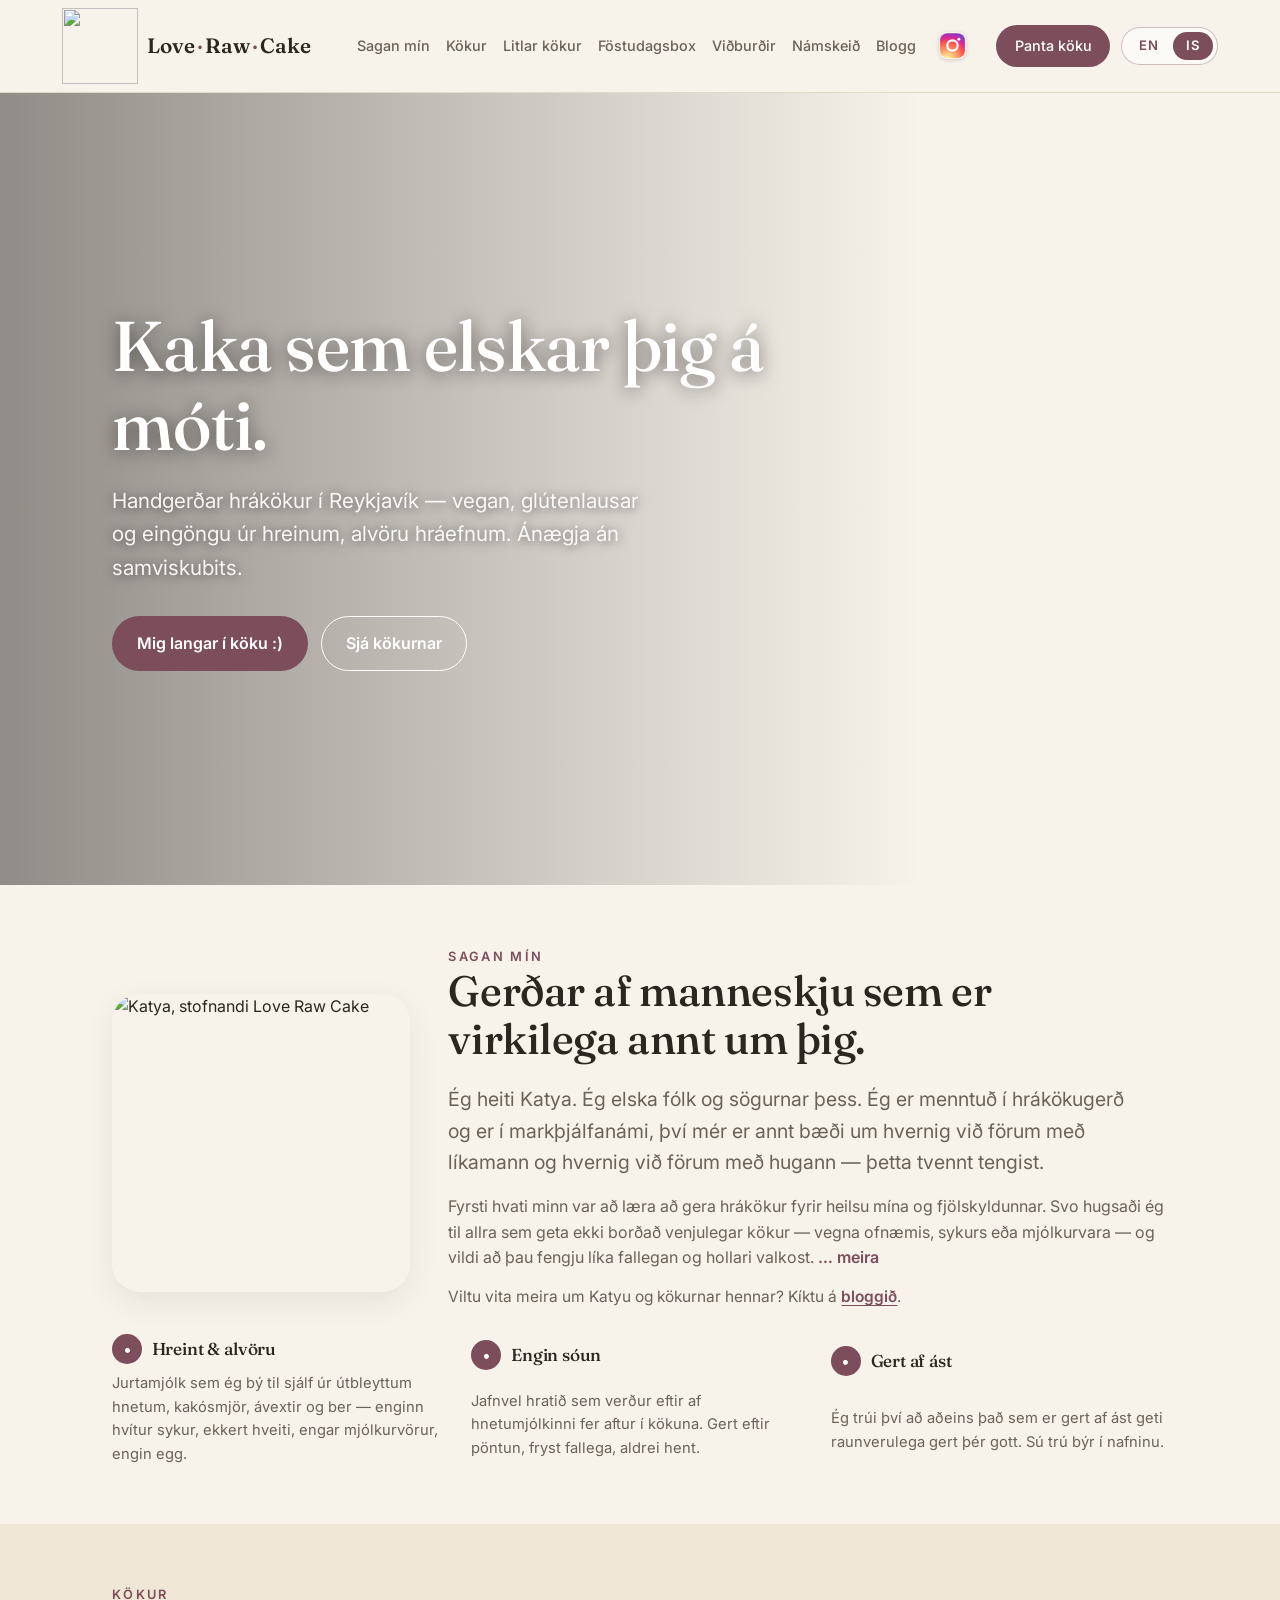
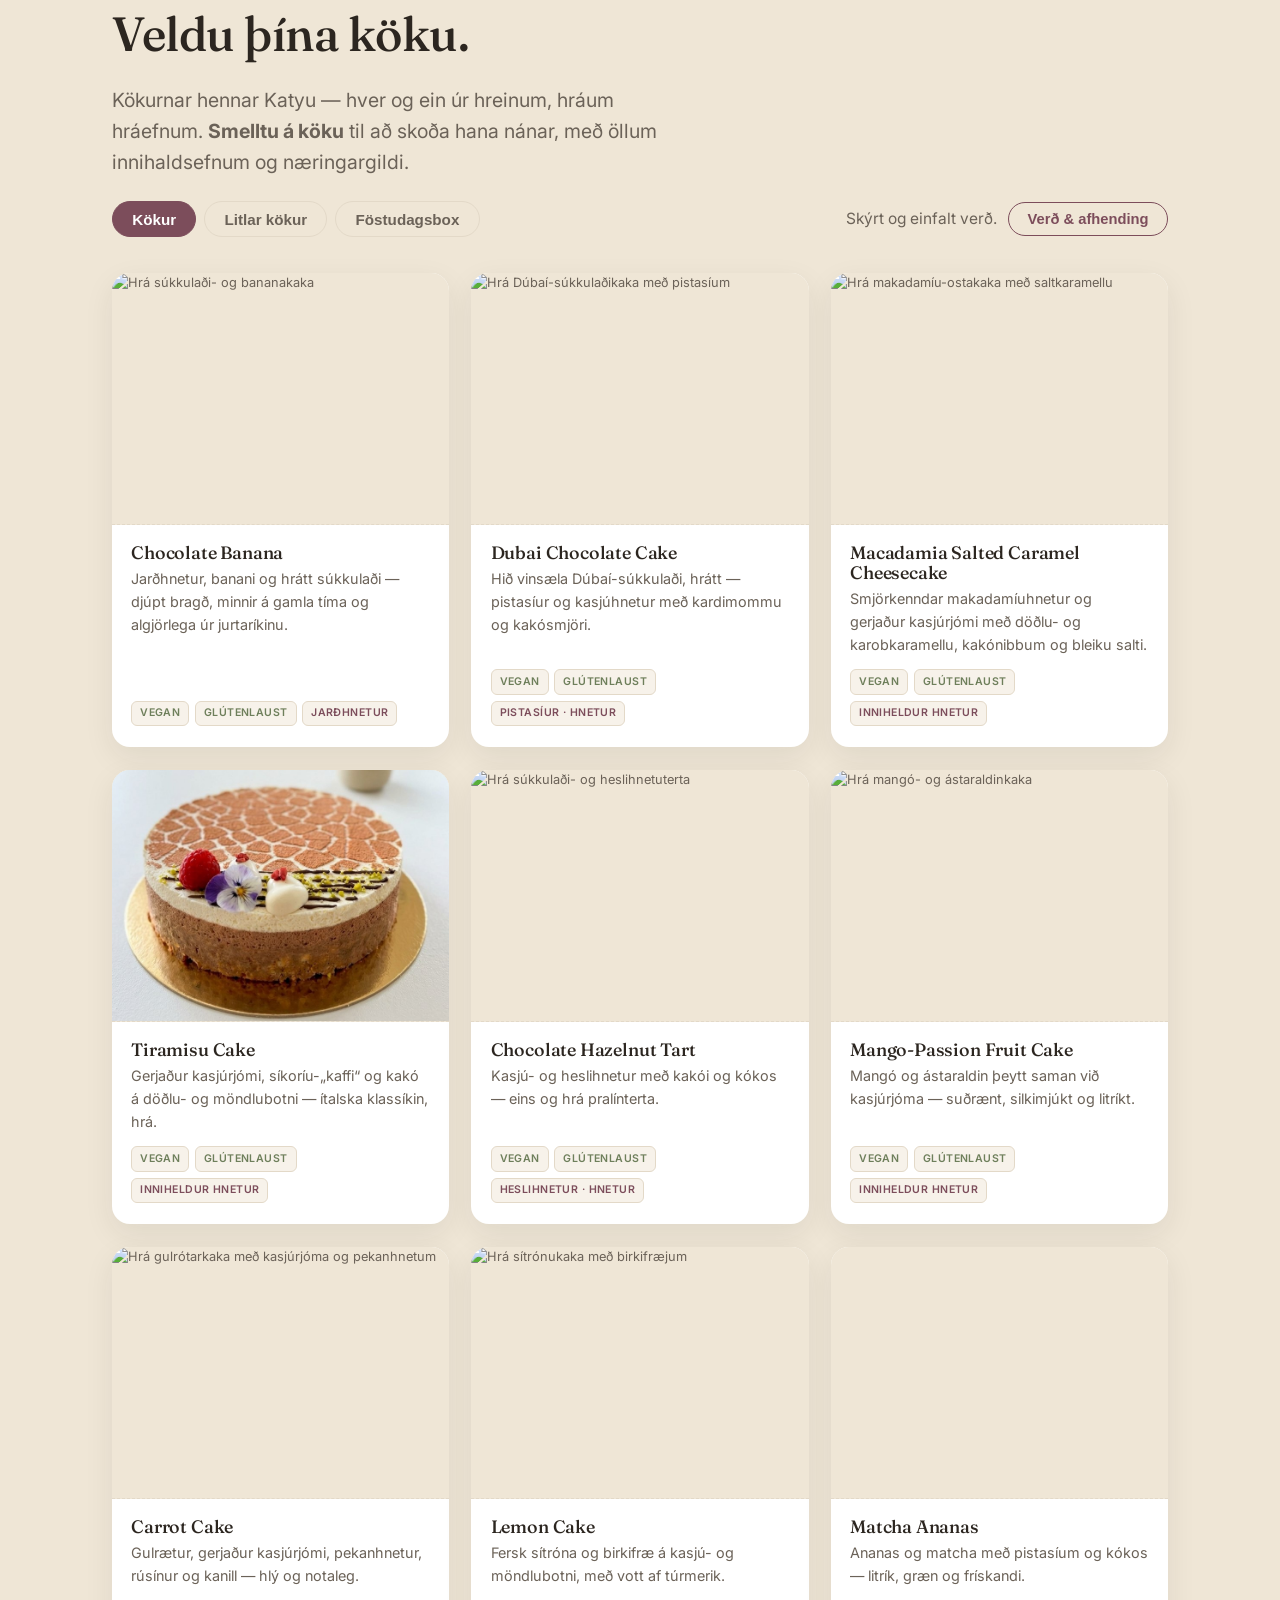
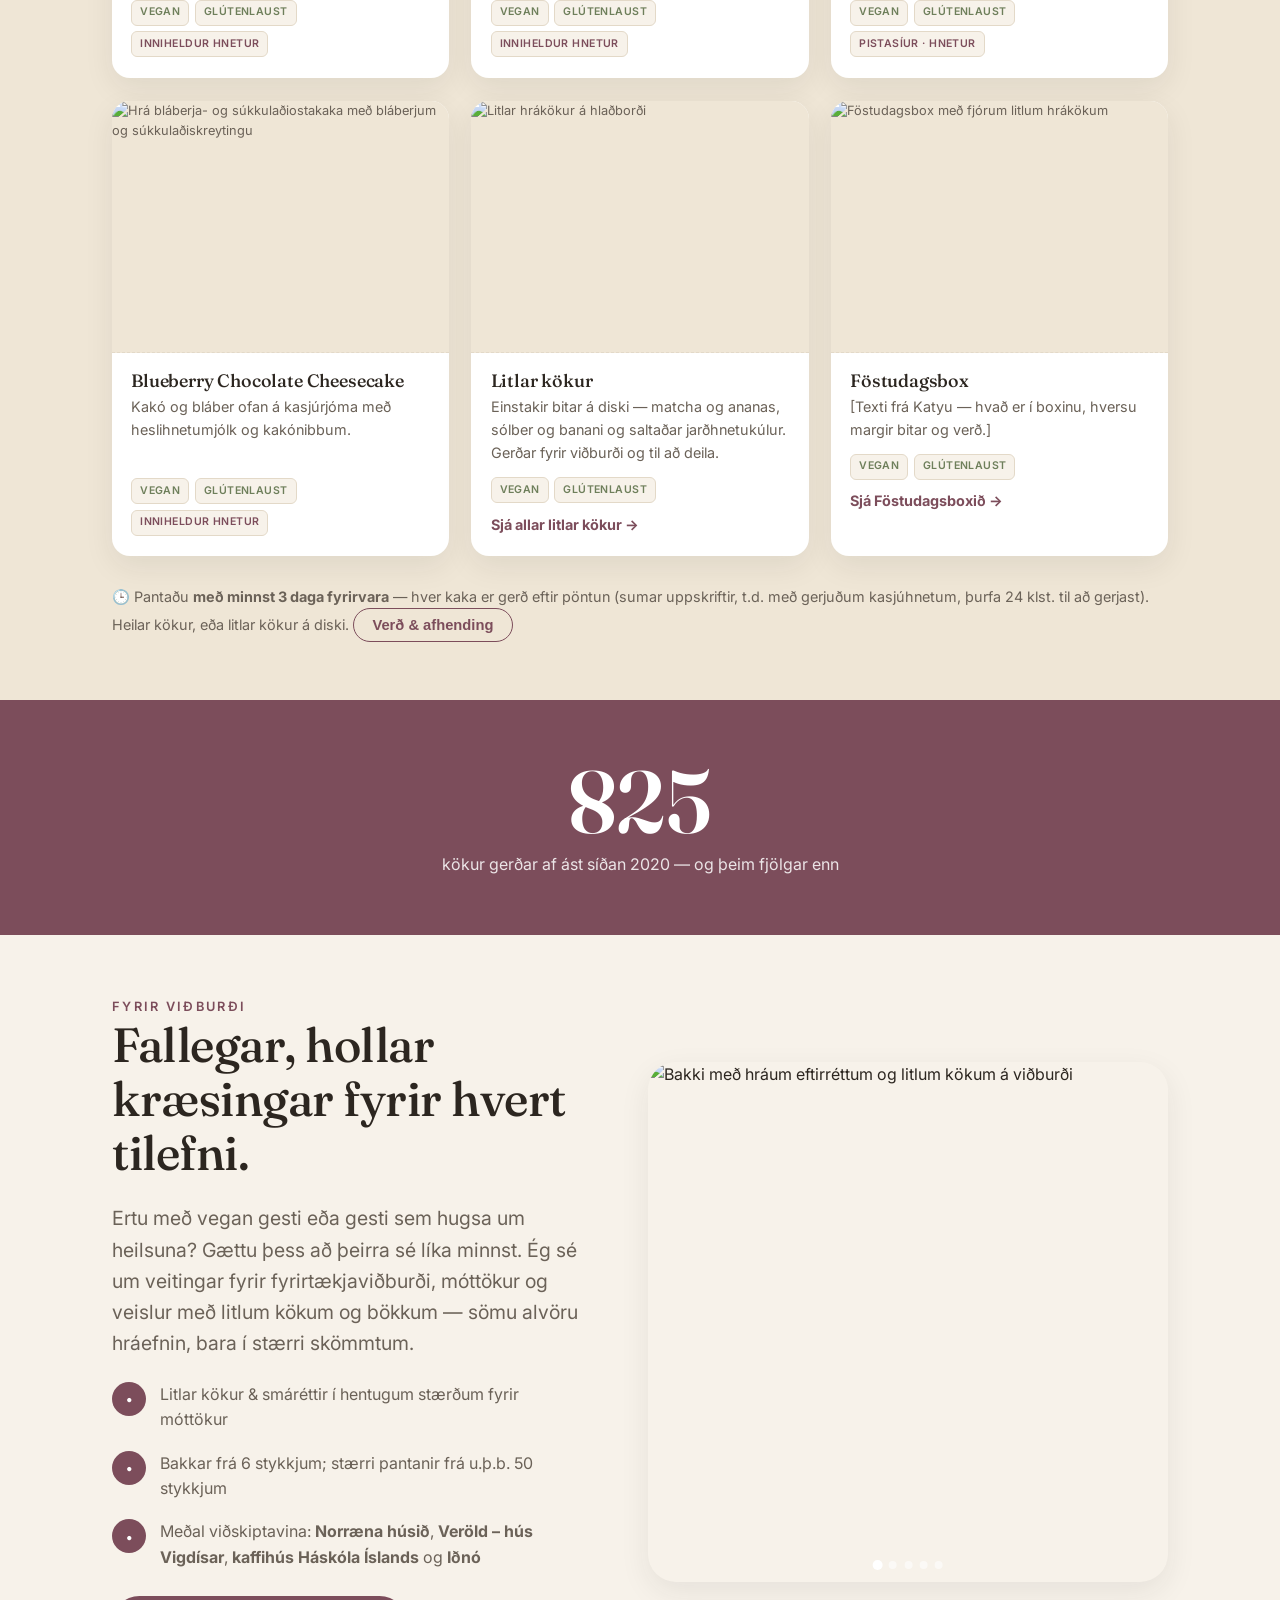
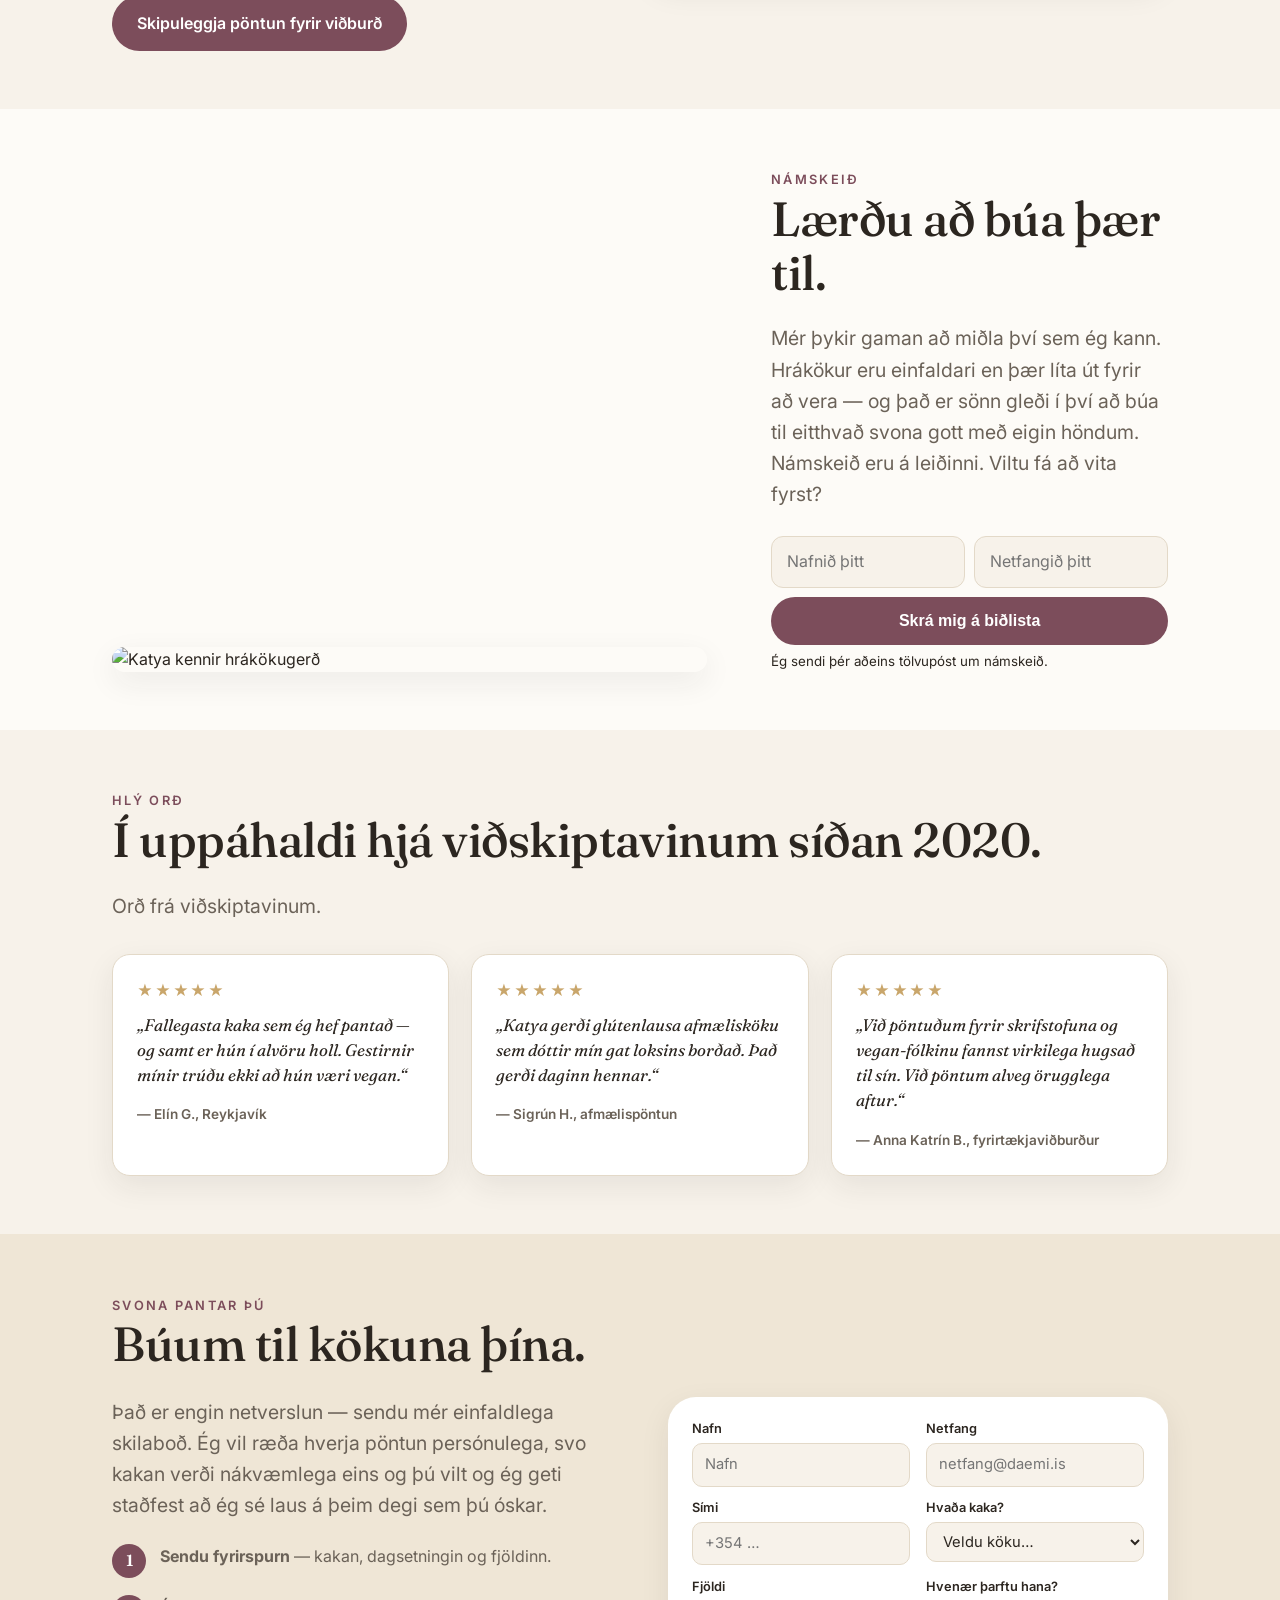
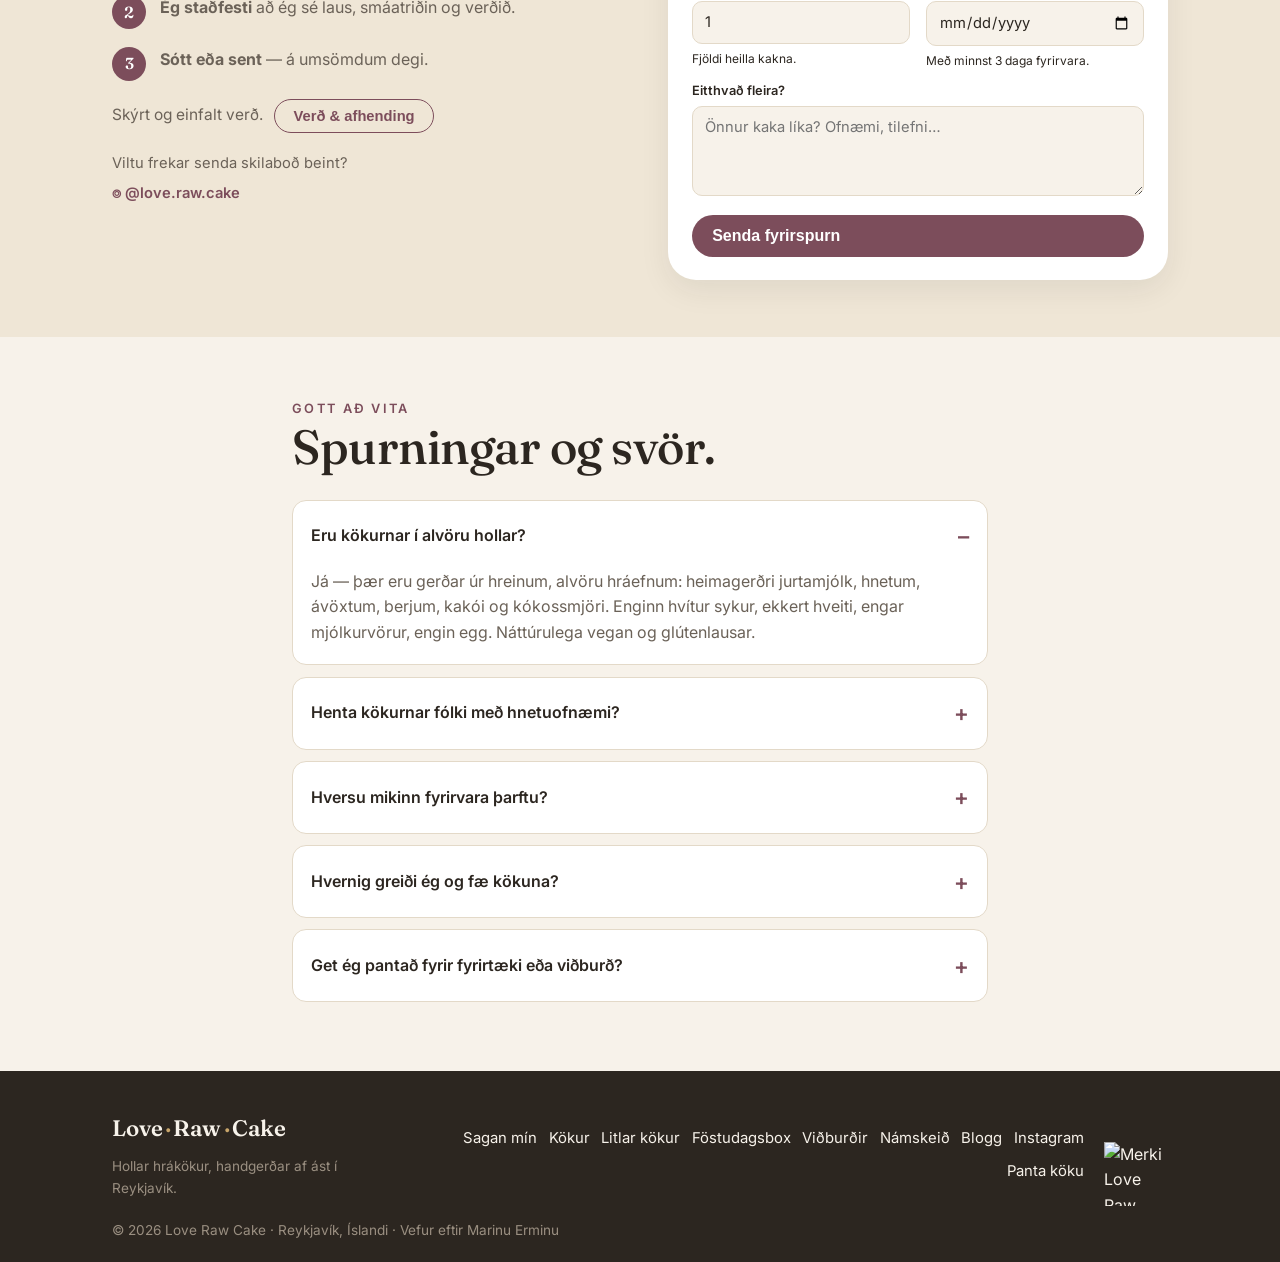
==== commit 5c0629b1: "Page 3 split by cake list, new share picture, safer build" ====
--- a/is/index.html
+++ b/is/index.html
@@ -12,7 +12,7 @@
   <link rel="icon" type="image/png" sizes="32x32" href="../images/logo-32.png" />
   <link rel="icon" type="image/png" sizes="192x192" href="../images/logo-192.png" />
   <link rel="apple-touch-icon" sizes="180x180" href="../images/logo-180.png" />
-  <meta property="og:image" content="https://loverawcake.com/images/chocbanana-2.jpg" />
+  <meta property="og:image" content="https://loverawcake.com/images/share-loverawcake.jpg" />
 <link rel="canonical" href="https://loverawcake.com/is/" />
 <meta property="og:url" content="https://loverawcake.com/is/" />
 <meta property="og:locale" content="is_IS" />
@@ -23,7 +23,7 @@
 <meta name="twitter:card" content="summary_large_image" />
 <meta name="twitter:title" content="Love Raw Cake — hollar hrákökur, gerðar af ást · Reykjavík" />
 <meta name="twitter:description" content="Vegan og glútenlausar hrákökur, handgerðar í Reykjavík. Ánægja án samviskubits." />
-<meta name="twitter:image" content="https://loverawcake.com/images/chocbanana-2.jpg" />
+<meta name="twitter:image" content="https://loverawcake.com/images/share-loverawcake.jpg" />
 
 <link rel="preconnect" href="https://fonts.googleapis.com" />
 <link rel="preconnect" href="https://fonts.gstatic.com" crossorigin />
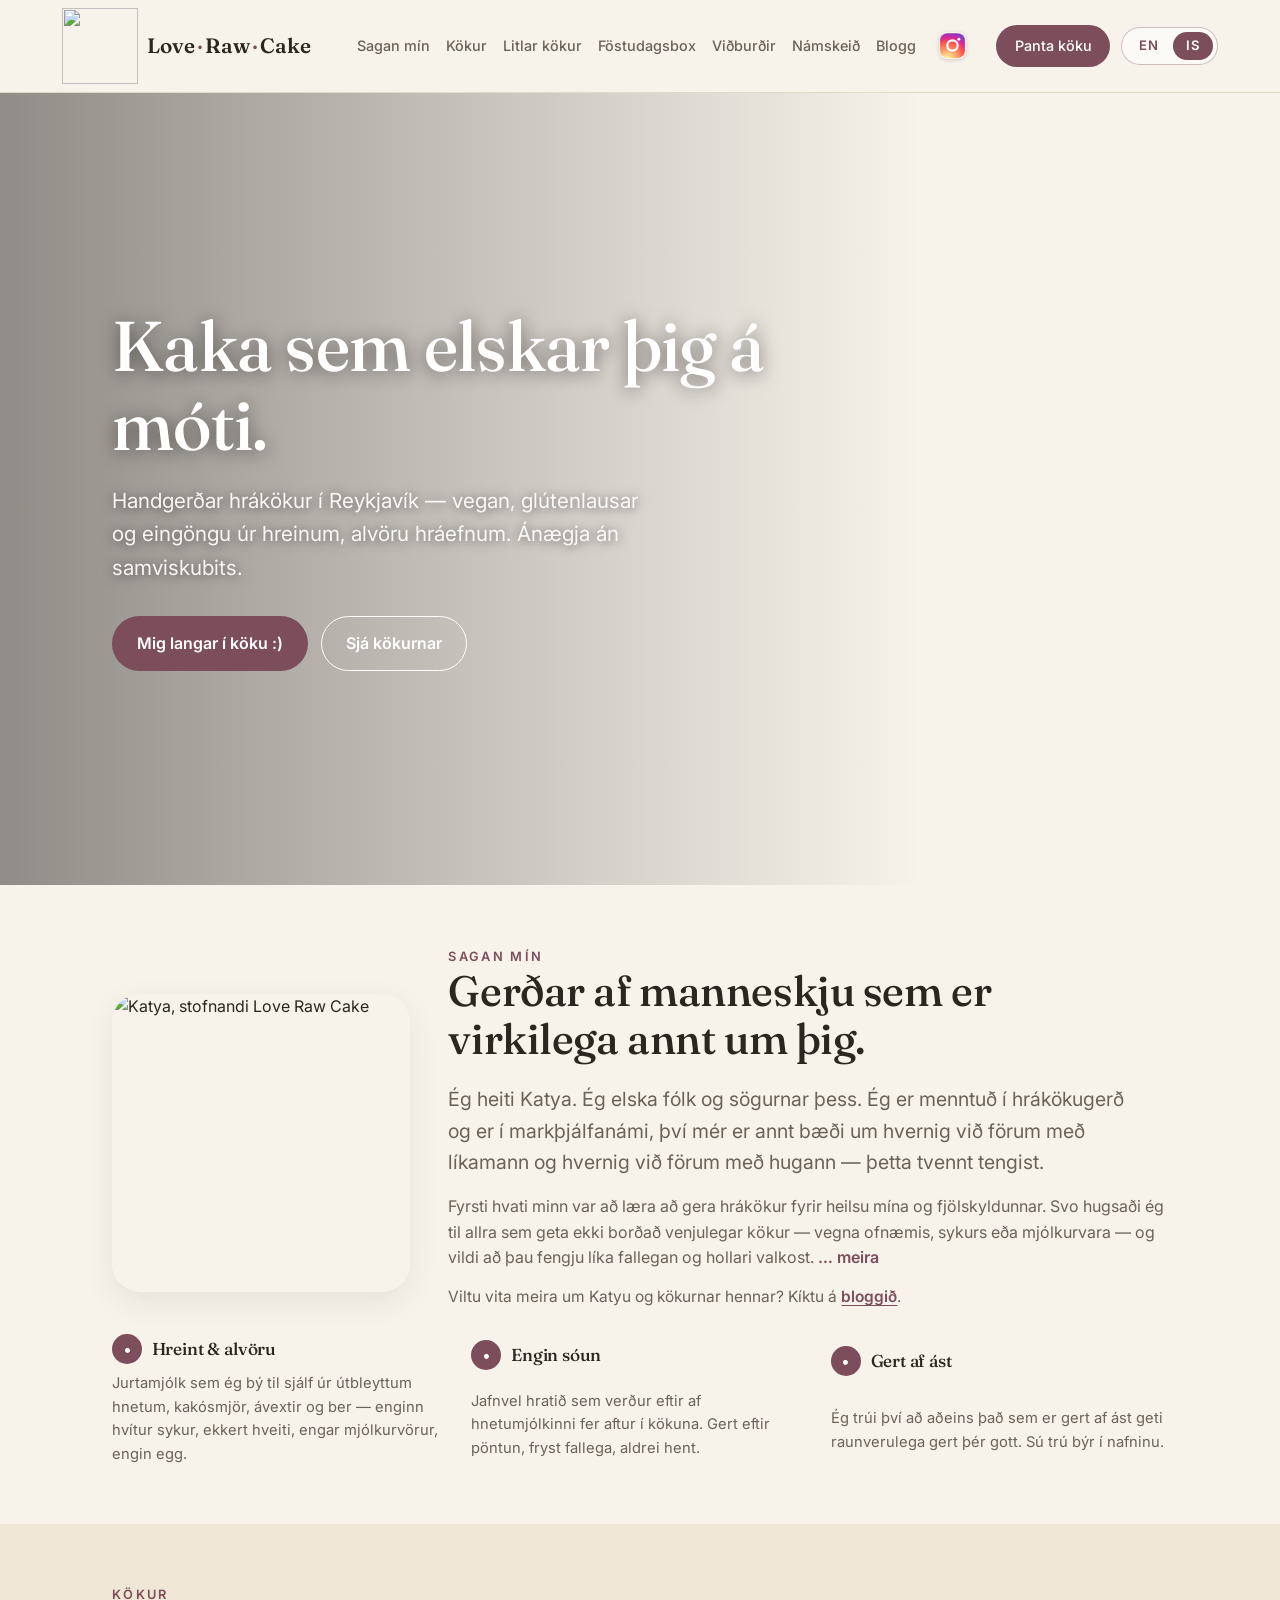
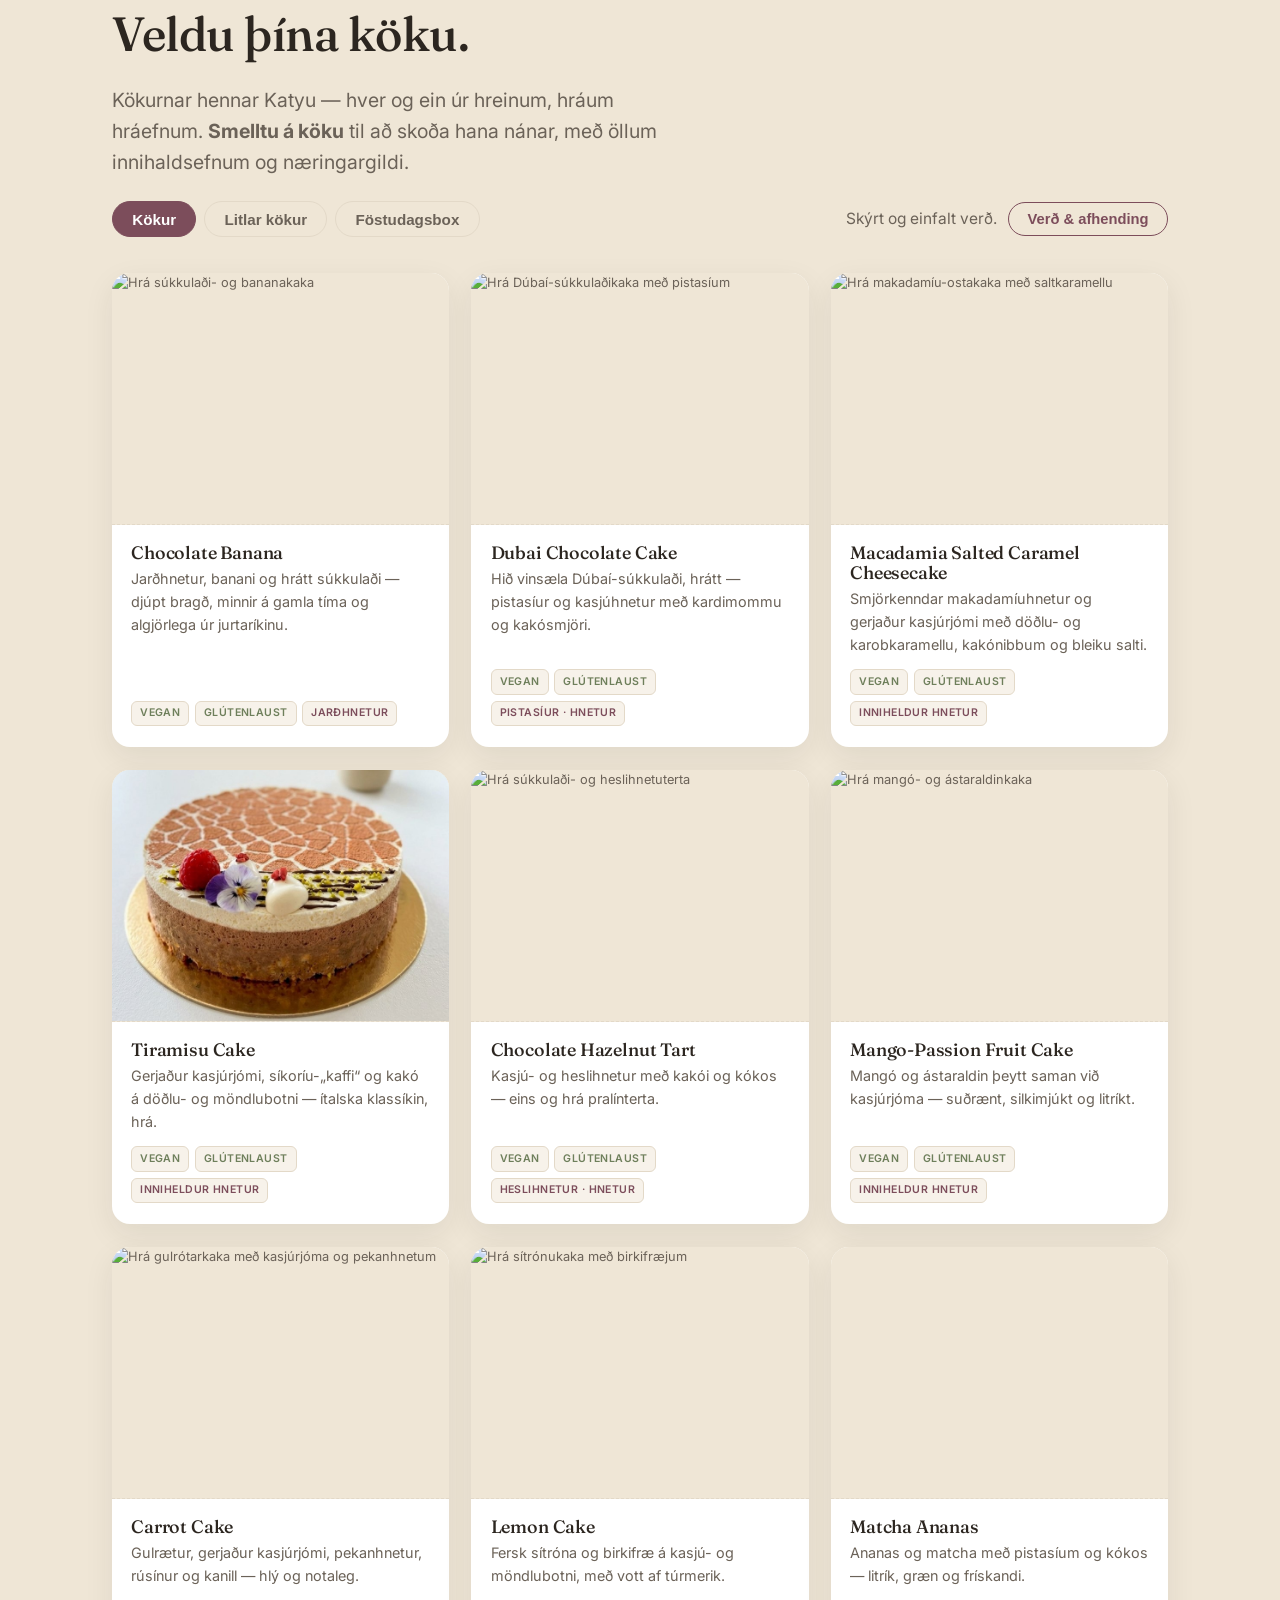
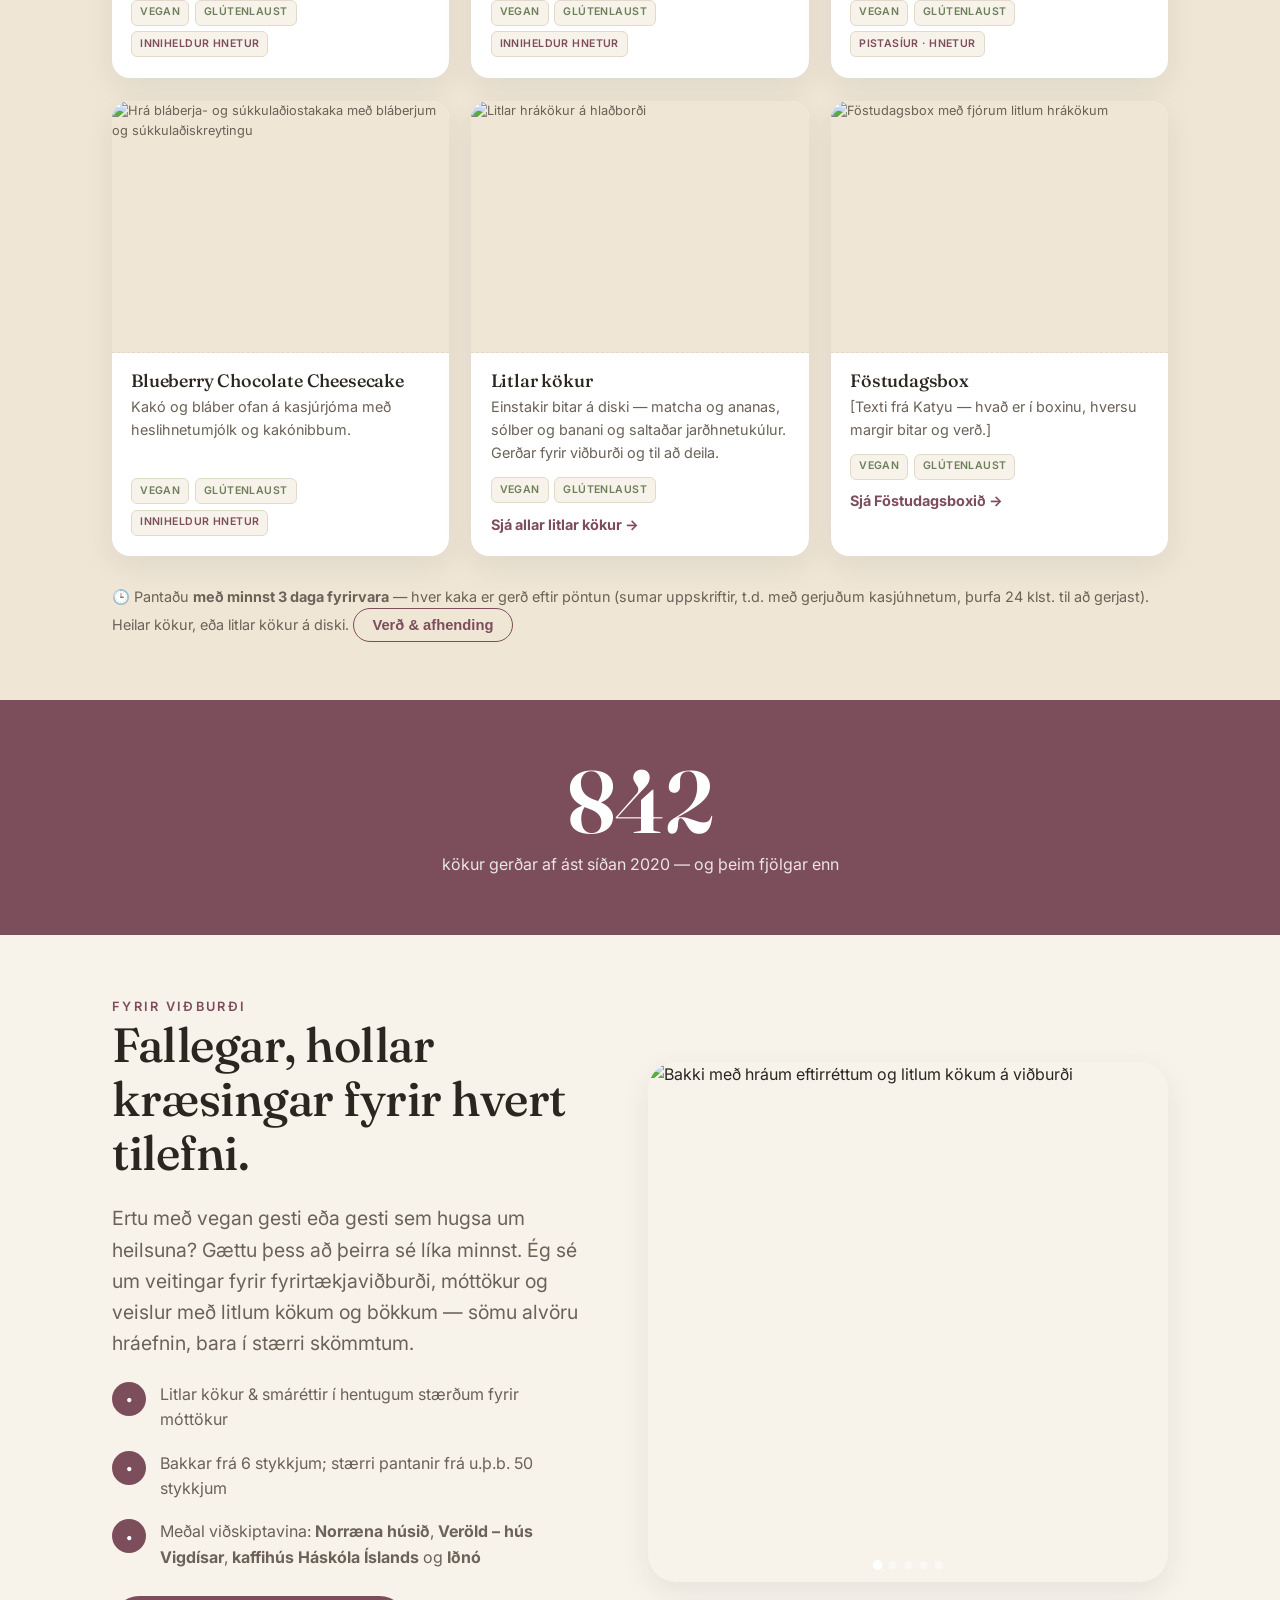
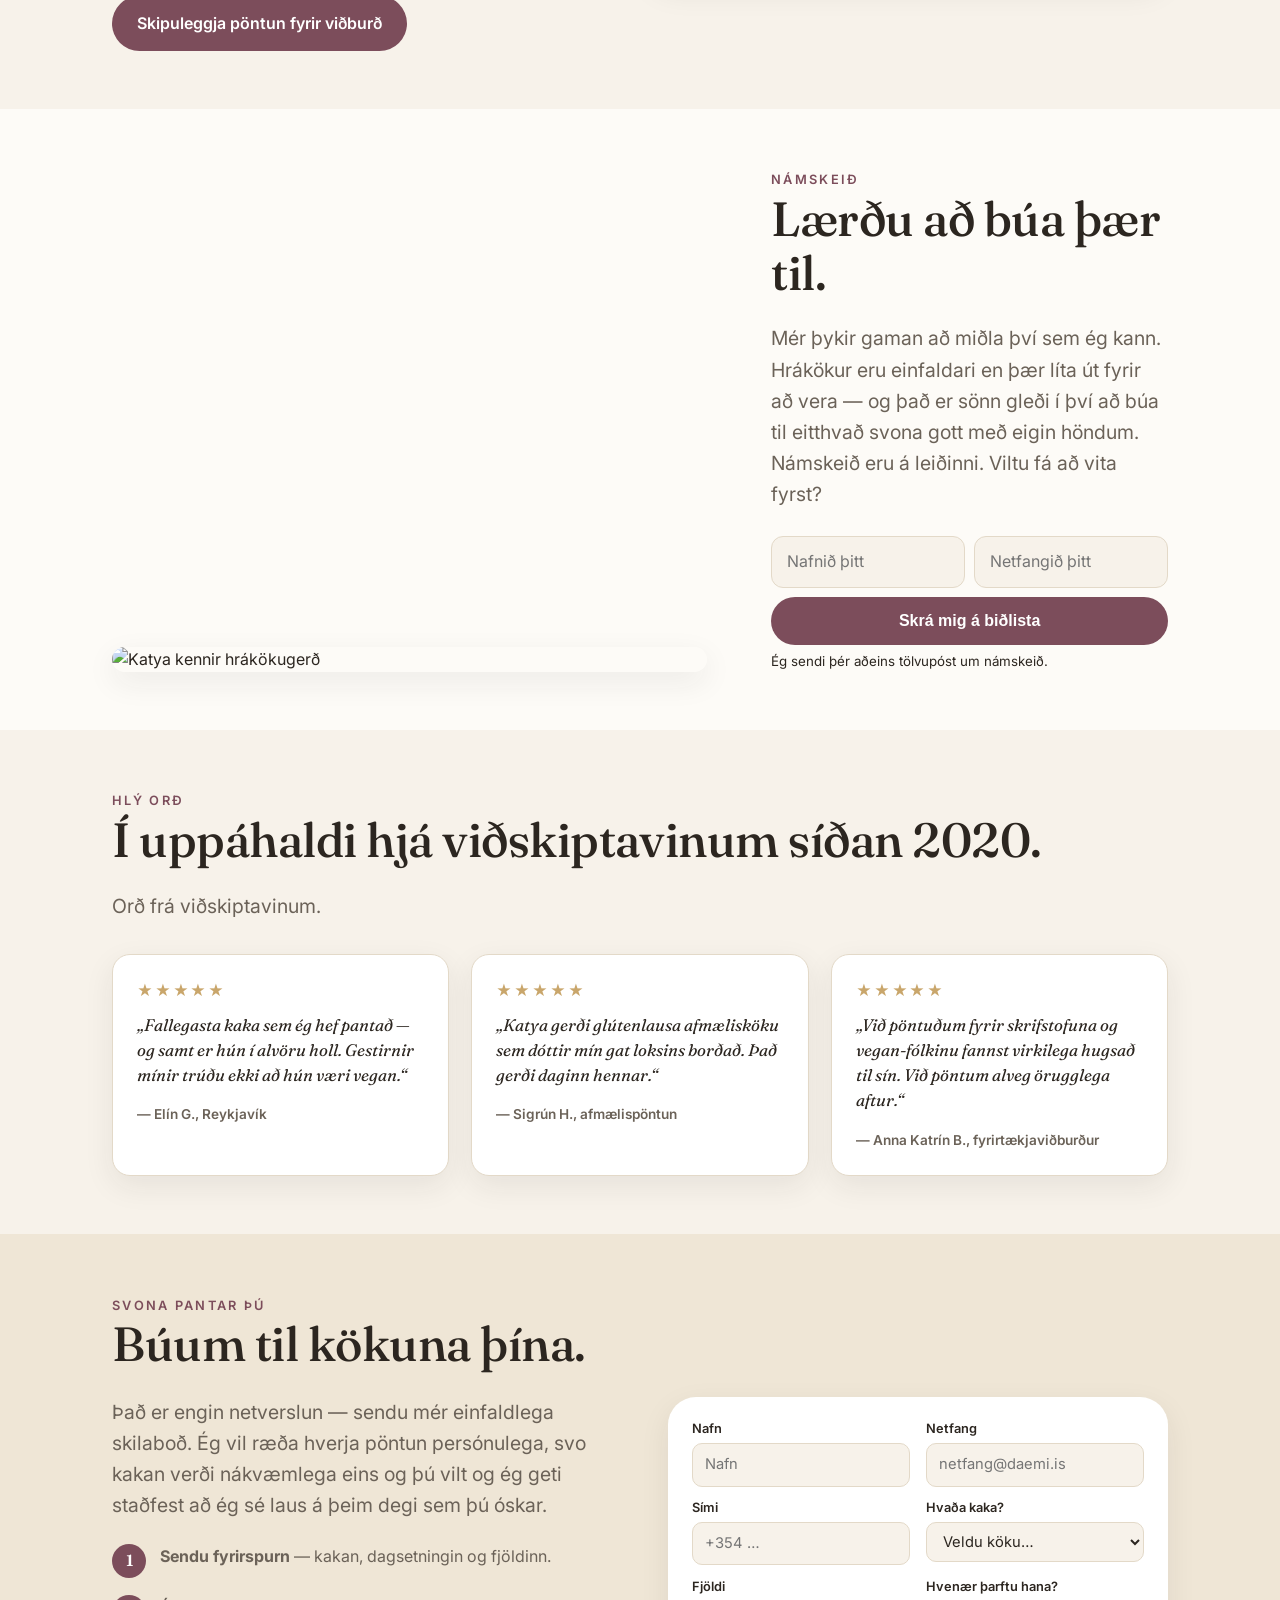
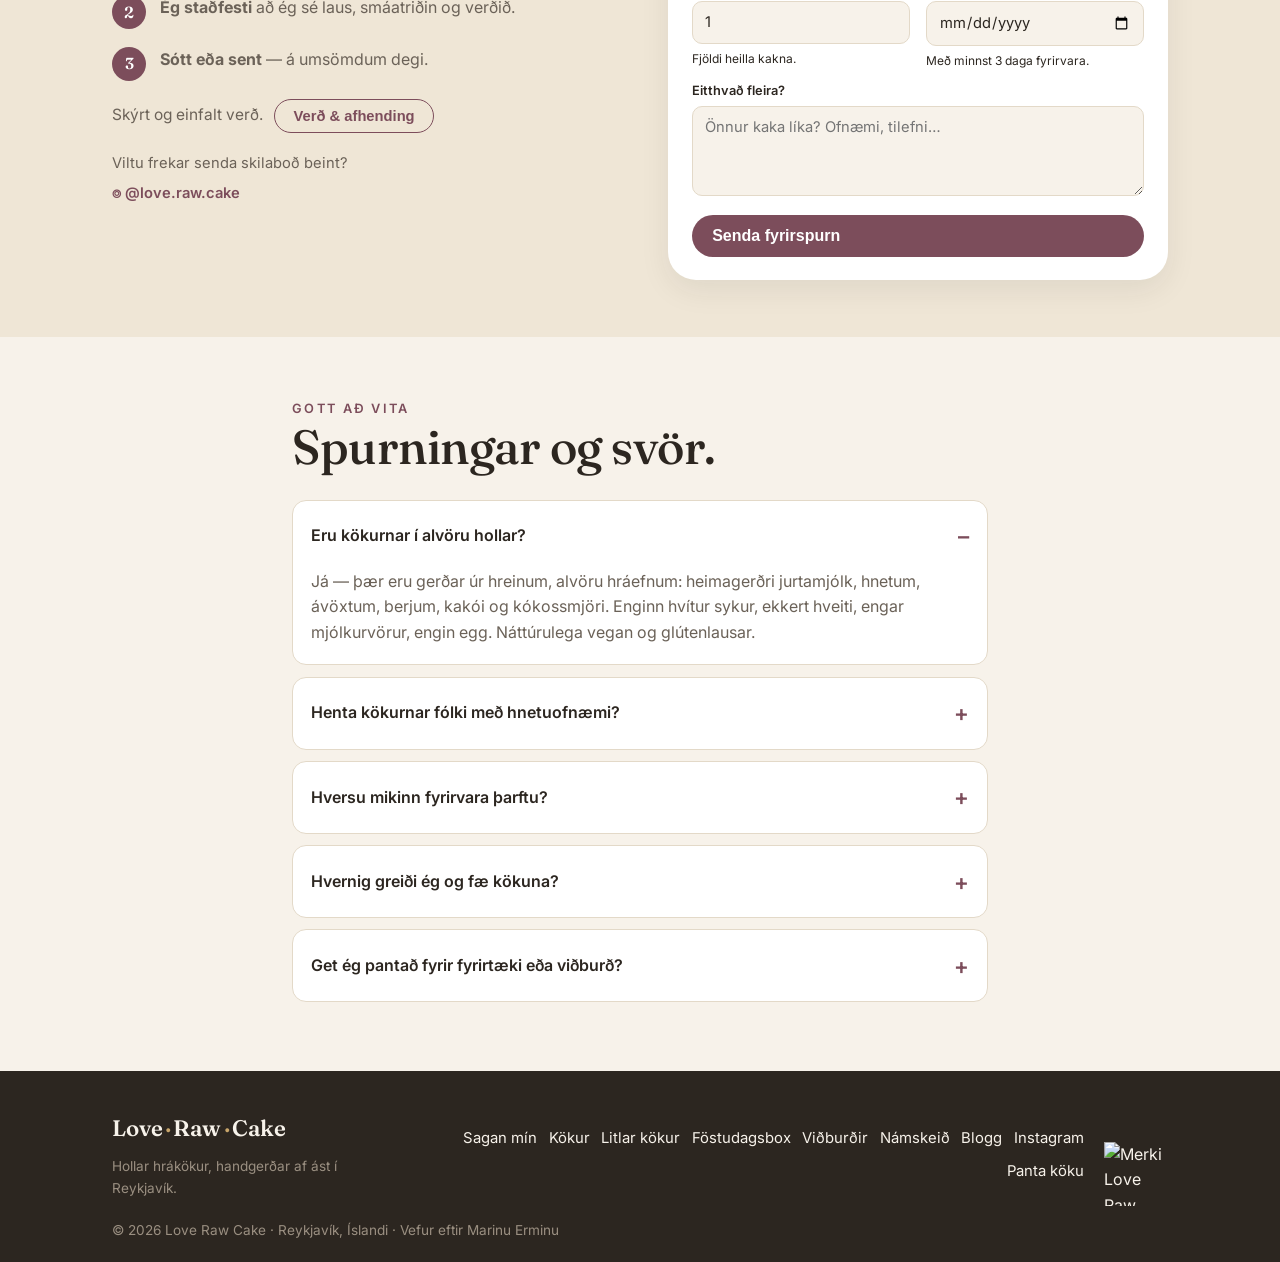
==== commit 1926f8f1: "Share picture size for Facebook" ====
--- a/is/index.html
+++ b/is/index.html
@@ -13,6 +13,10 @@
   <link rel="icon" type="image/png" sizes="192x192" href="../images/logo-192.png" />
   <link rel="apple-touch-icon" sizes="180x180" href="../images/logo-180.png" />
   <meta property="og:image" content="https://loverawcake.com/images/share-loverawcake.jpg" />
+  <meta property="og:image:width" content="1200" />
+  <meta property="og:image:height" content="630" />
+  <meta property="og:image:type" content="image/jpeg" />
+  <meta property="og:image:alt" content="Love Raw Cake — hollar hrákökur, gerðar af ást · Reykjavík" />
 <link rel="canonical" href="https://loverawcake.com/is/" />
 <meta property="og:url" content="https://loverawcake.com/is/" />
 <meta property="og:locale" content="is_IS" />
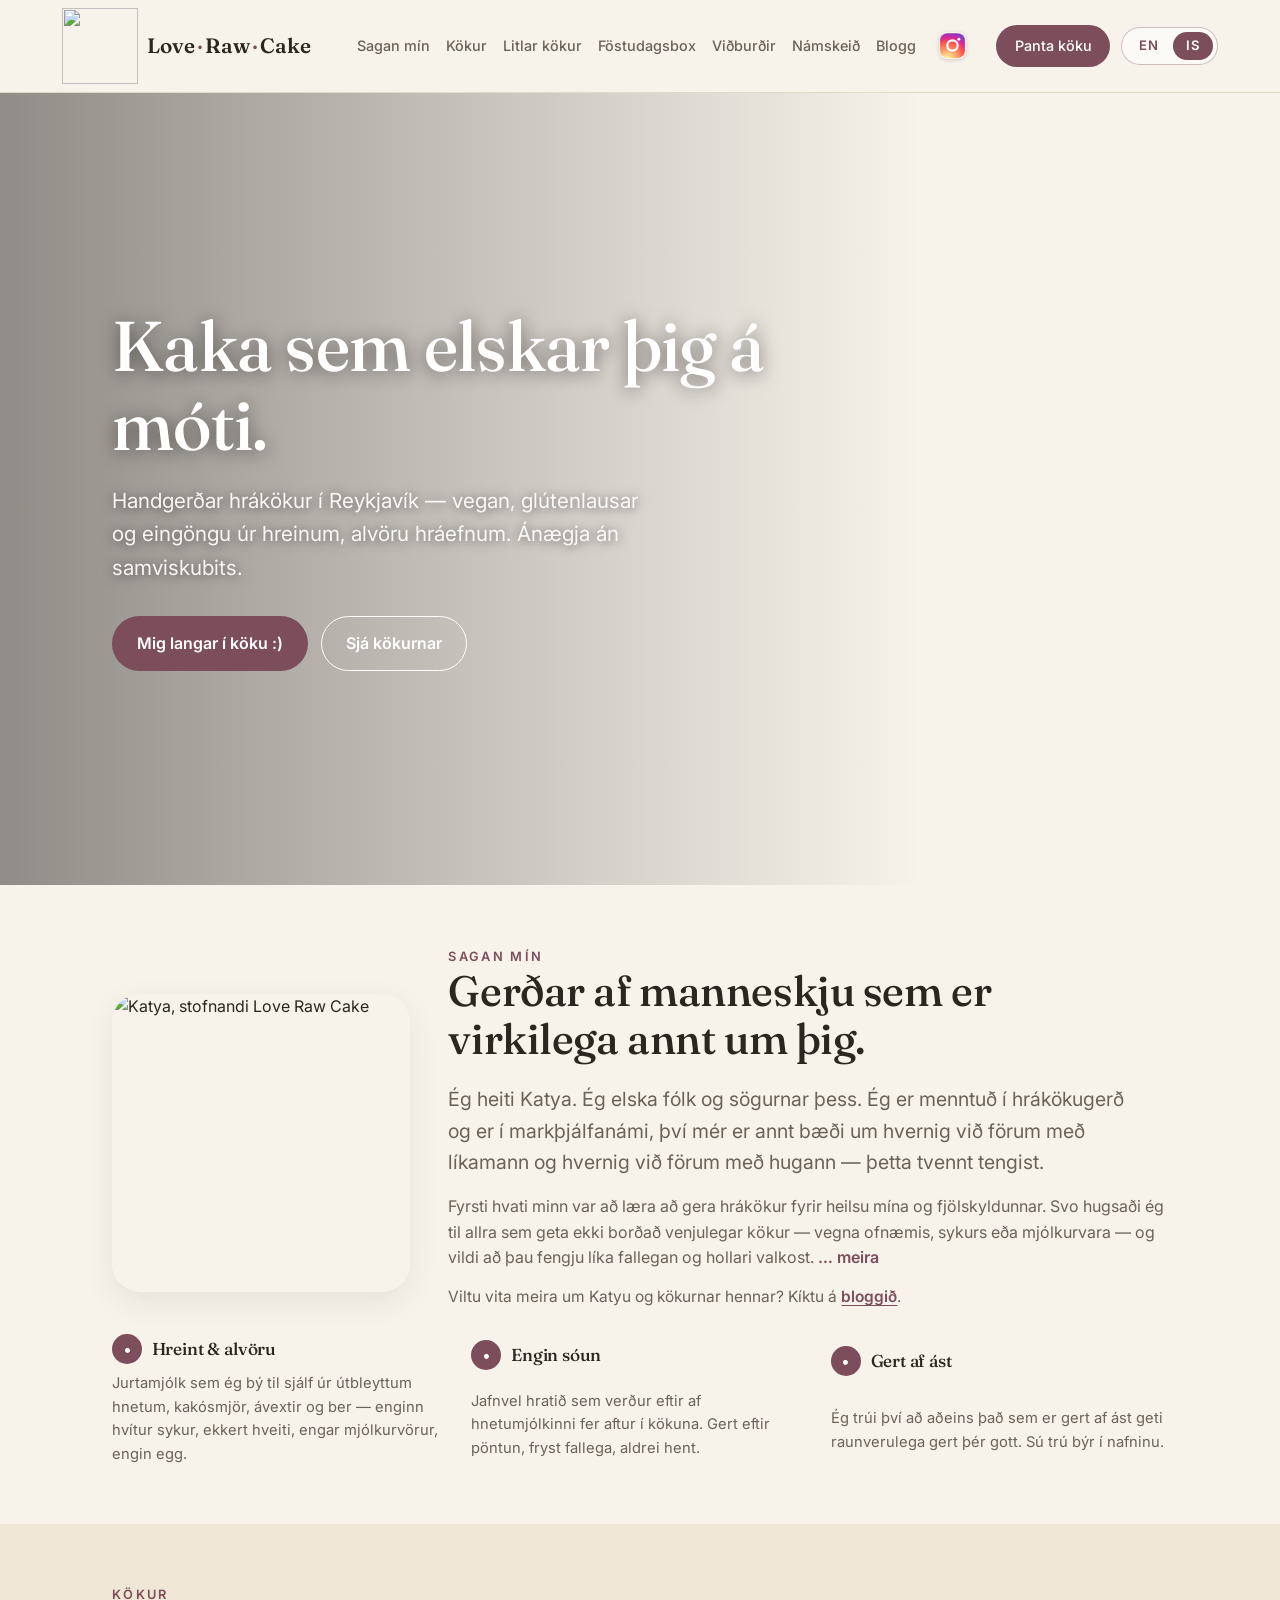
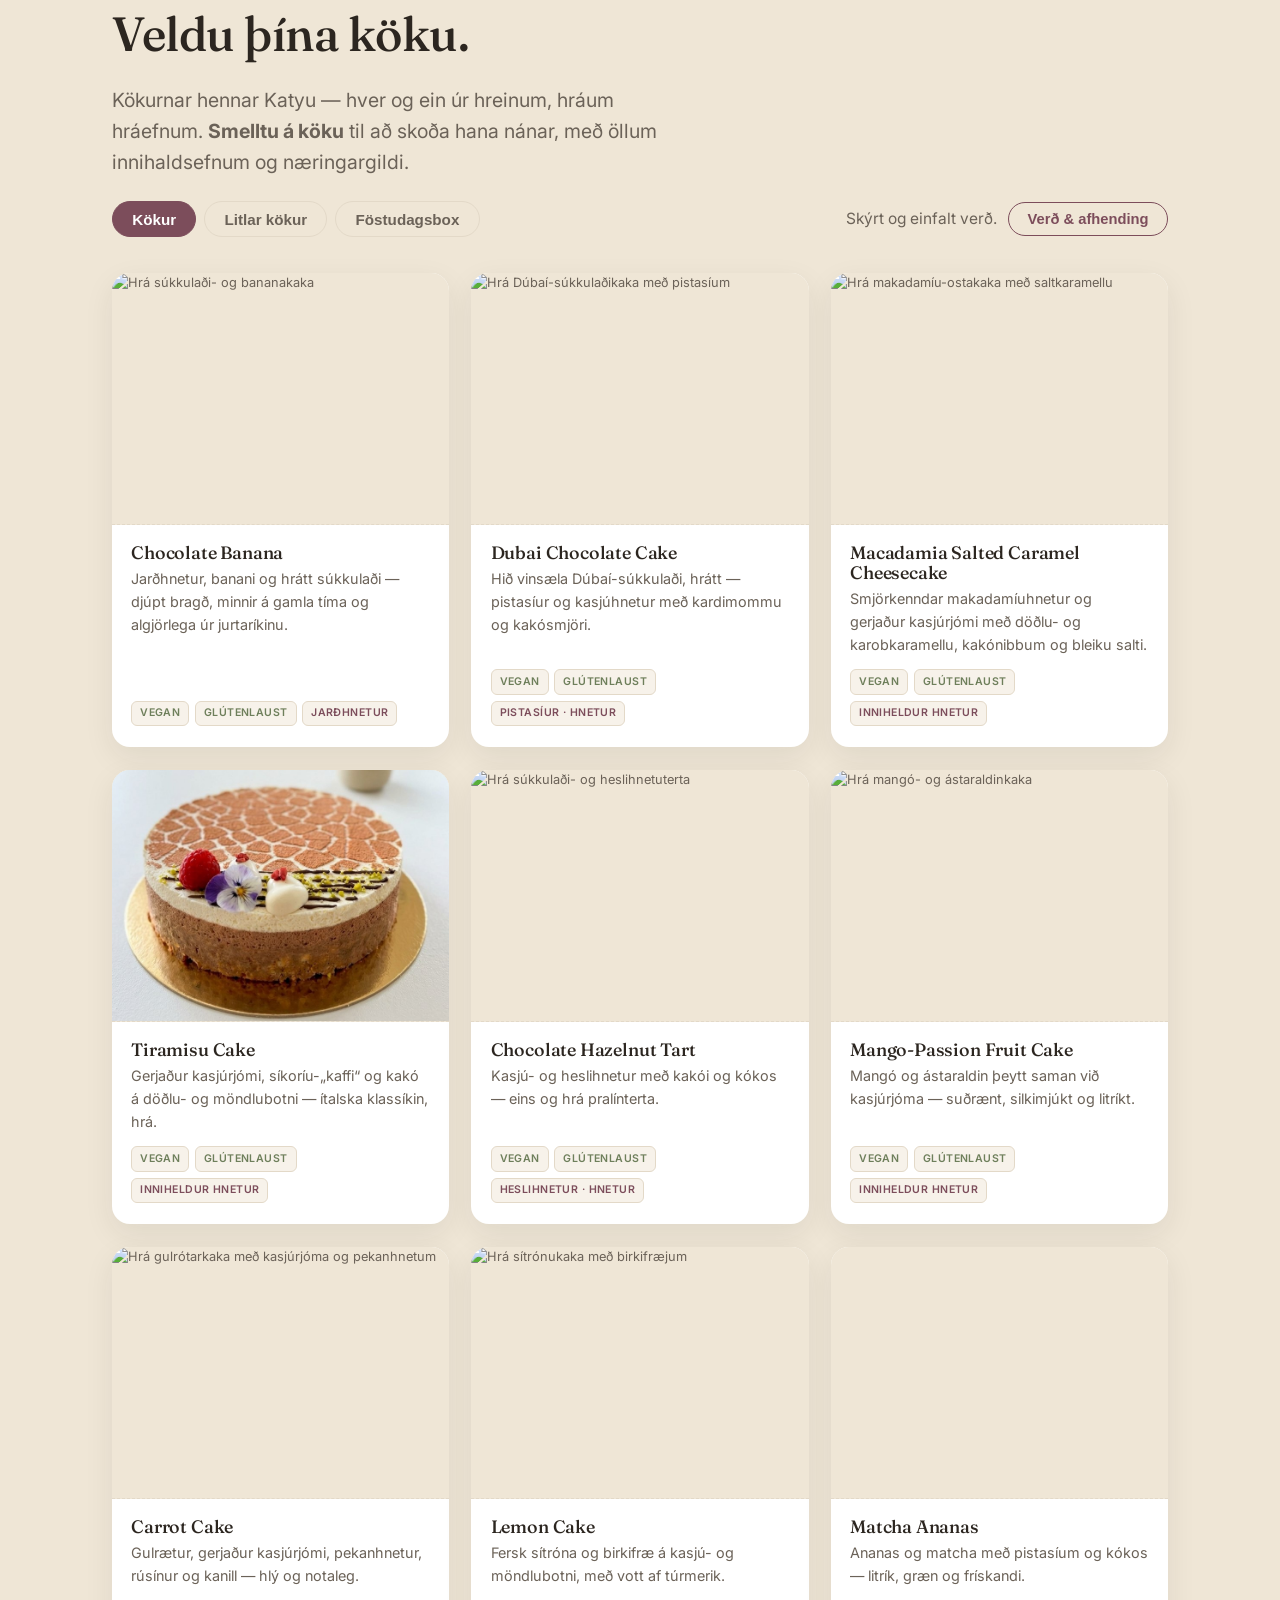
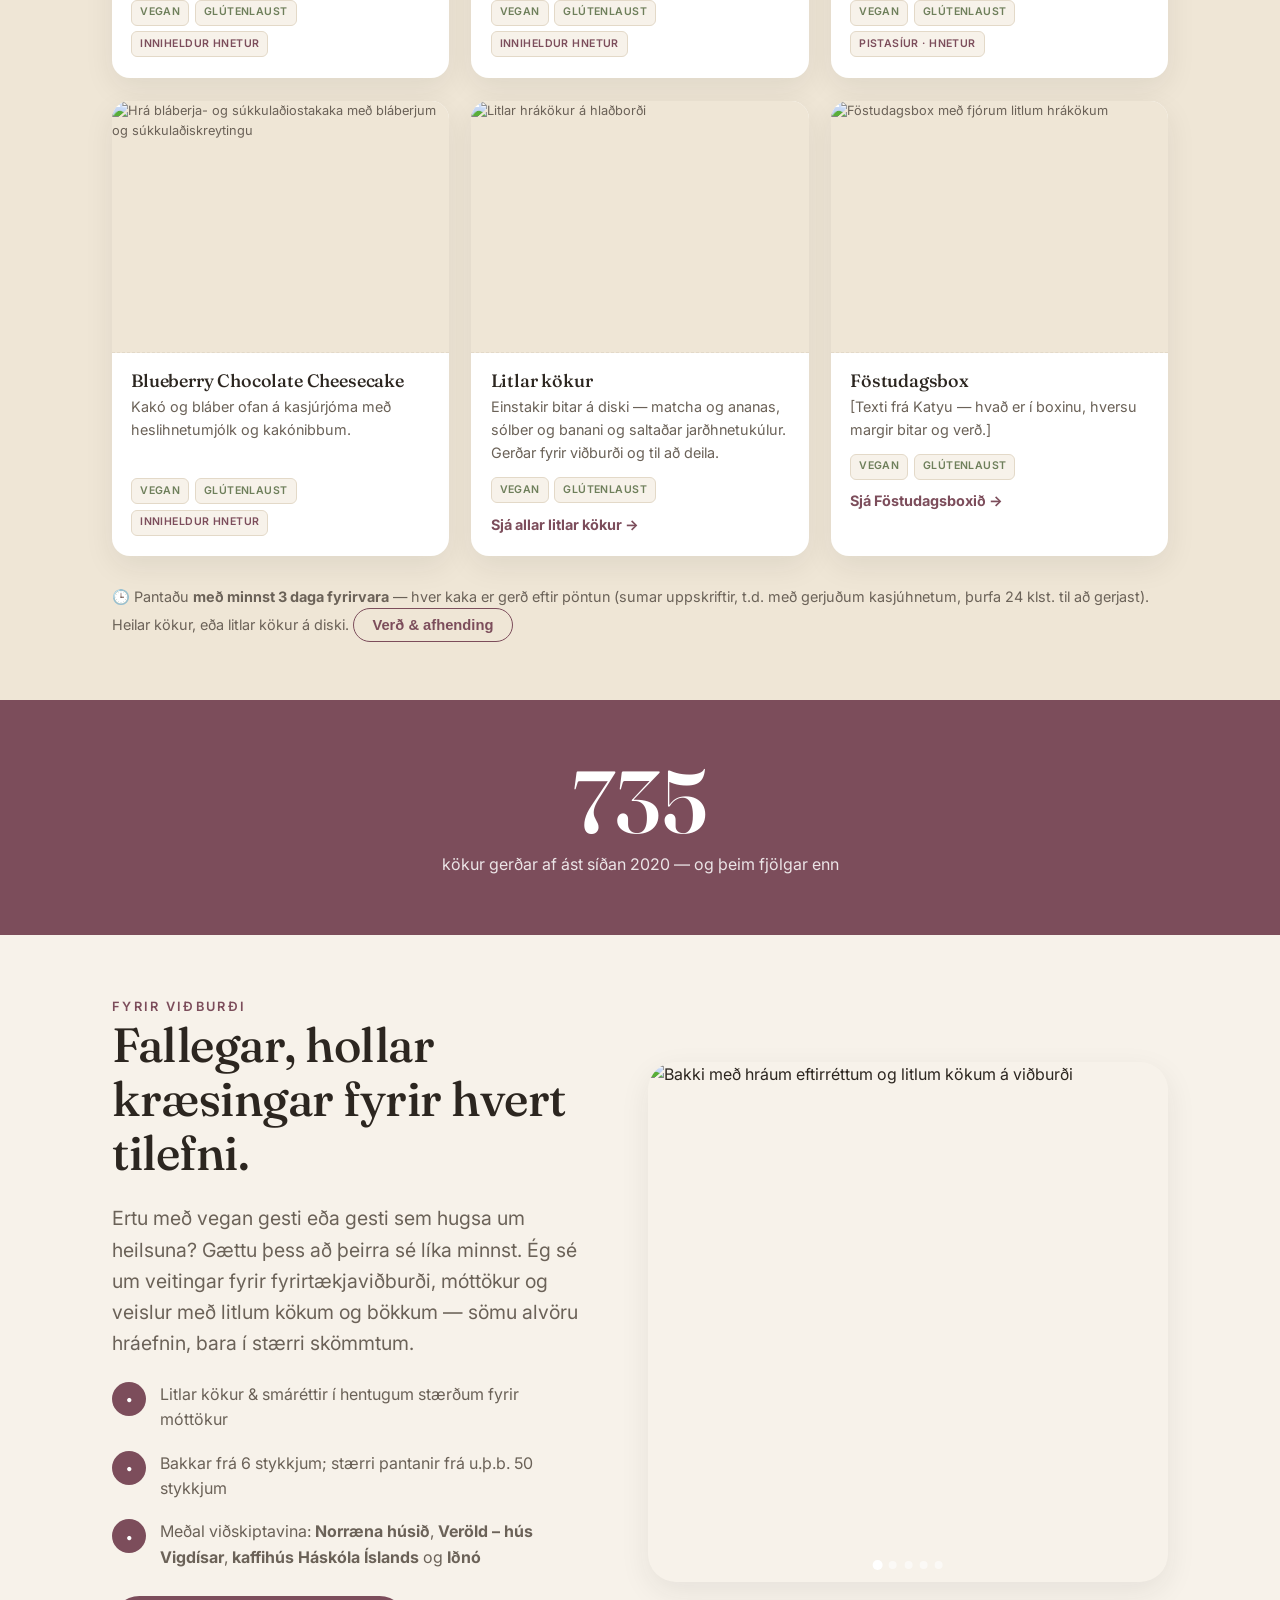
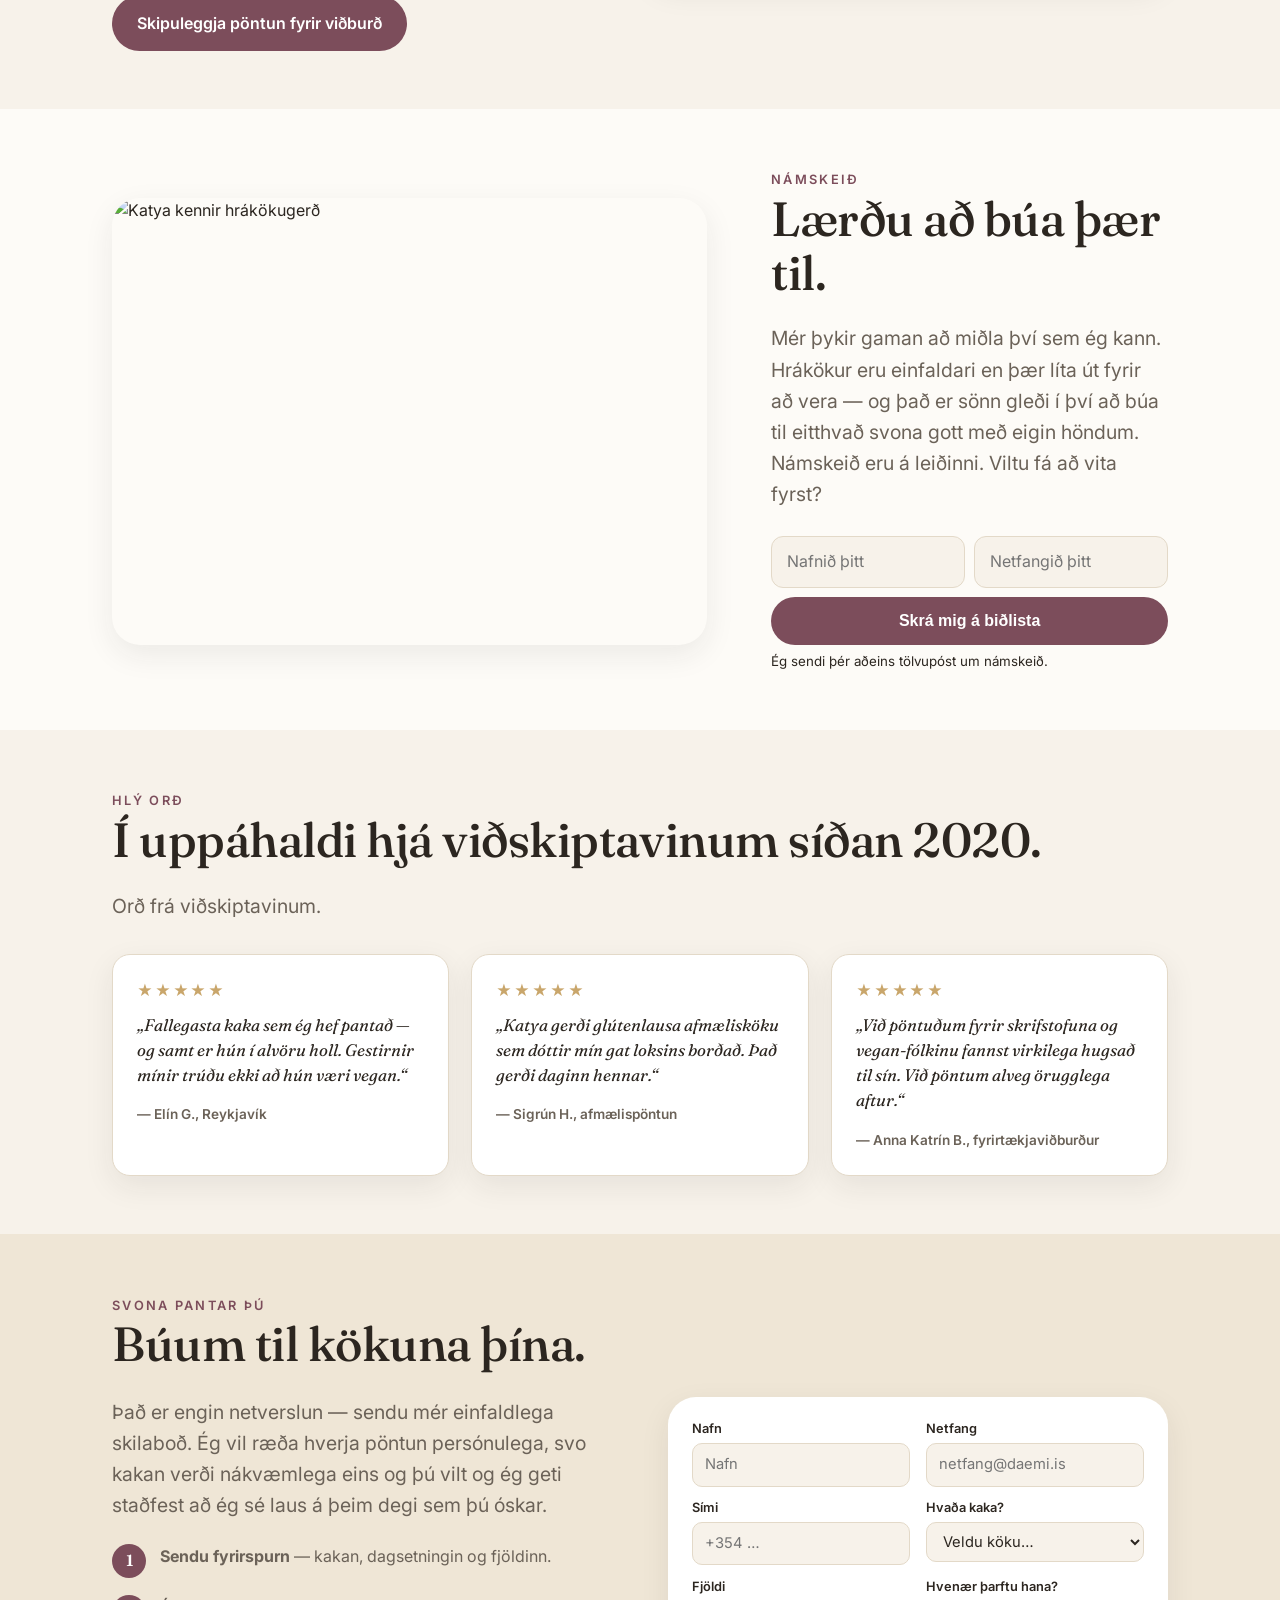
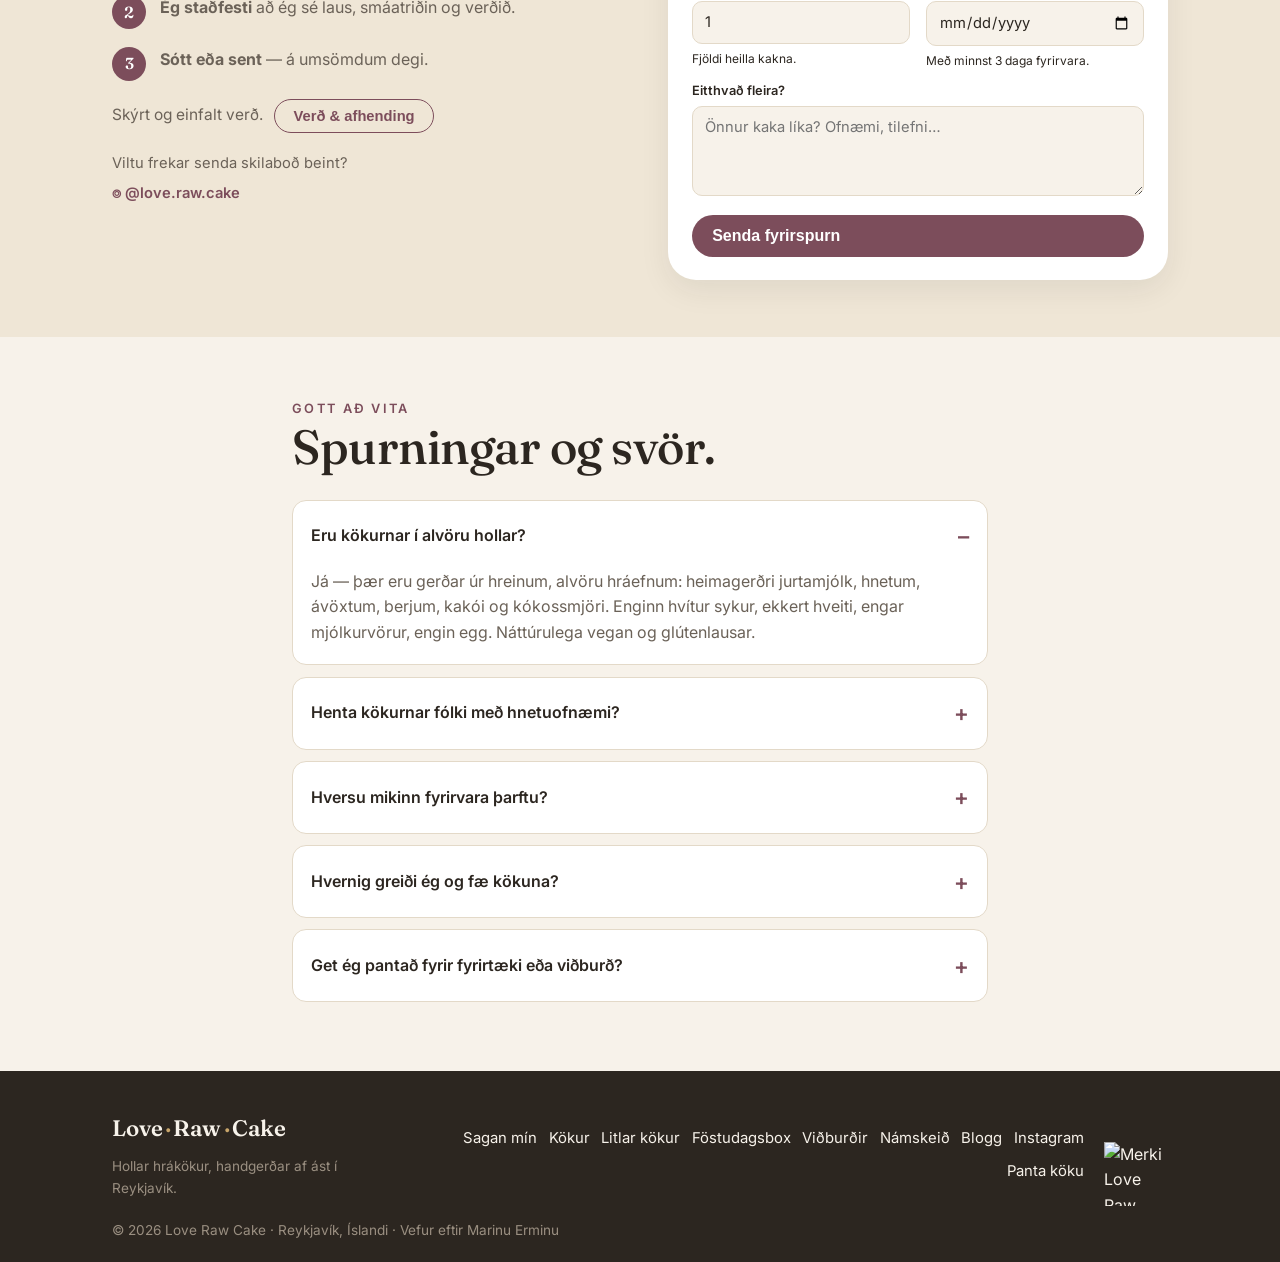
==== commit dabe1be8: "Share picture: whole cake, centred; courses photo" ====
--- a/is/index.html
+++ b/is/index.html
@@ -12,7 +12,7 @@
   <link rel="icon" type="image/png" sizes="32x32" href="../images/logo-32.png" />
   <link rel="icon" type="image/png" sizes="192x192" href="../images/logo-192.png" />
   <link rel="apple-touch-icon" sizes="180x180" href="../images/logo-180.png" />
-  <meta property="og:image" content="https://loverawcake.com/images/share-loverawcake.jpg" />
+  <meta property="og:image" content="https://loverawcake.com/images/share-loverawcake-2.jpg" />
   <meta property="og:image:width" content="1200" />
   <meta property="og:image:height" content="630" />
   <meta property="og:image:type" content="image/jpeg" />
@@ -27,7 +27,7 @@
 <meta name="twitter:card" content="summary_large_image" />
 <meta name="twitter:title" content="Love Raw Cake — hollar hrákökur, gerðar af ást · Reykjavík" />
 <meta name="twitter:description" content="Vegan og glútenlausar hrákökur, handgerðar í Reykjavík. Ánægja án samviskubits." />
-<meta name="twitter:image" content="https://loverawcake.com/images/share-loverawcake.jpg" />
+<meta name="twitter:image" content="https://loverawcake.com/images/share-loverawcake-2.jpg" />
 
 <link rel="preconnect" href="https://fonts.googleapis.com" />
 <link rel="preconnect" href="https://fonts.gstatic.com" crossorigin />
--- a/styles.css
+++ b/styles.css
@@ -197,6 +197,8 @@
   /* courses.jpg is 1024×559; .about-photo would force it square and cut ~45% off
      the sides, clipping the people at the table. let it keep its own shape */
   #courses .about-photo{aspect-ratio:auto;height:auto}
+  /* desktop: taller 4:3 crop (cuts ~13% each side, people stay in) and top-aligned with the heading */
+  @media(min-width:761px){#courses .split{align-items:start}#courses .about-photo{aspect-ratio:4/3;height:auto;object-fit:cover;object-position:center;align-self:start;margin-top:2rem}}
   /* photo gets ~60% of the row on desktop, text ~40% */
   #courses .split{grid-template-columns:1.5fr 1fr}
   @media(max-width:760px){#courses .split{grid-template-columns:1fr}}
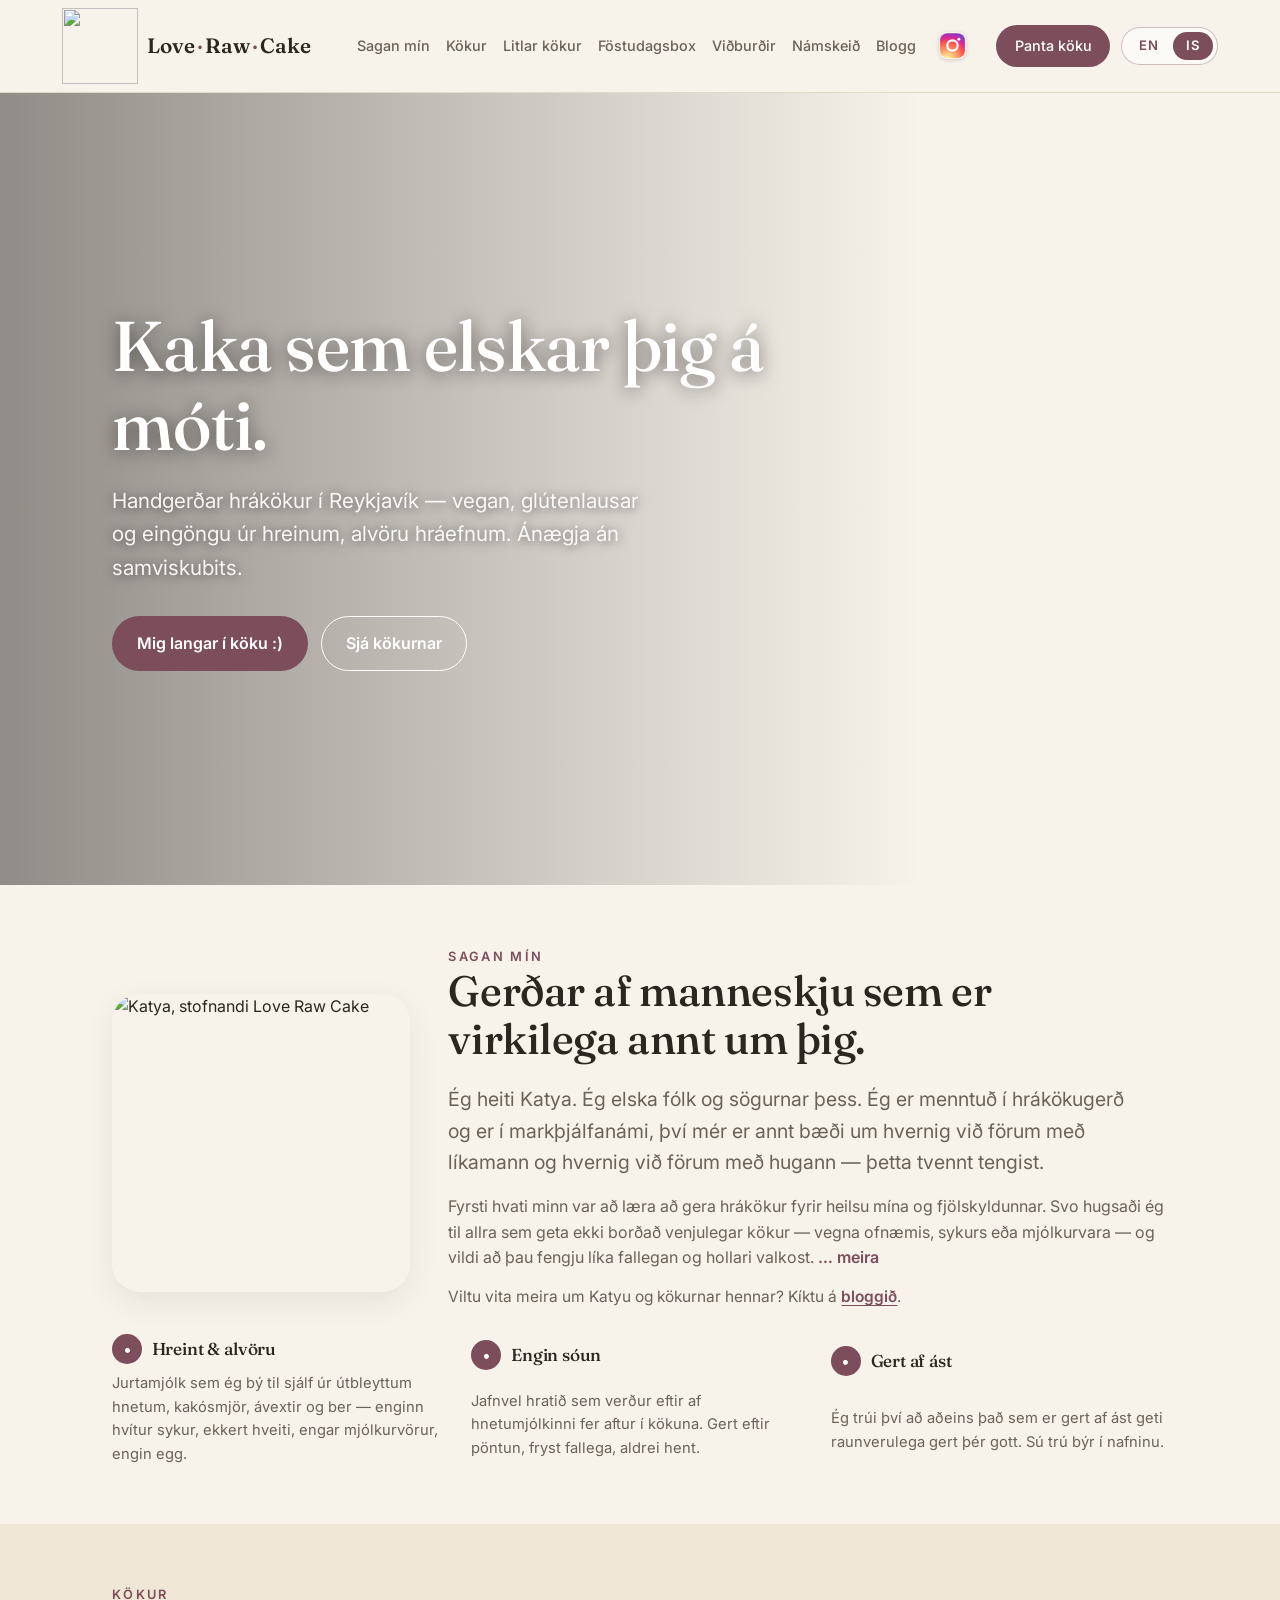
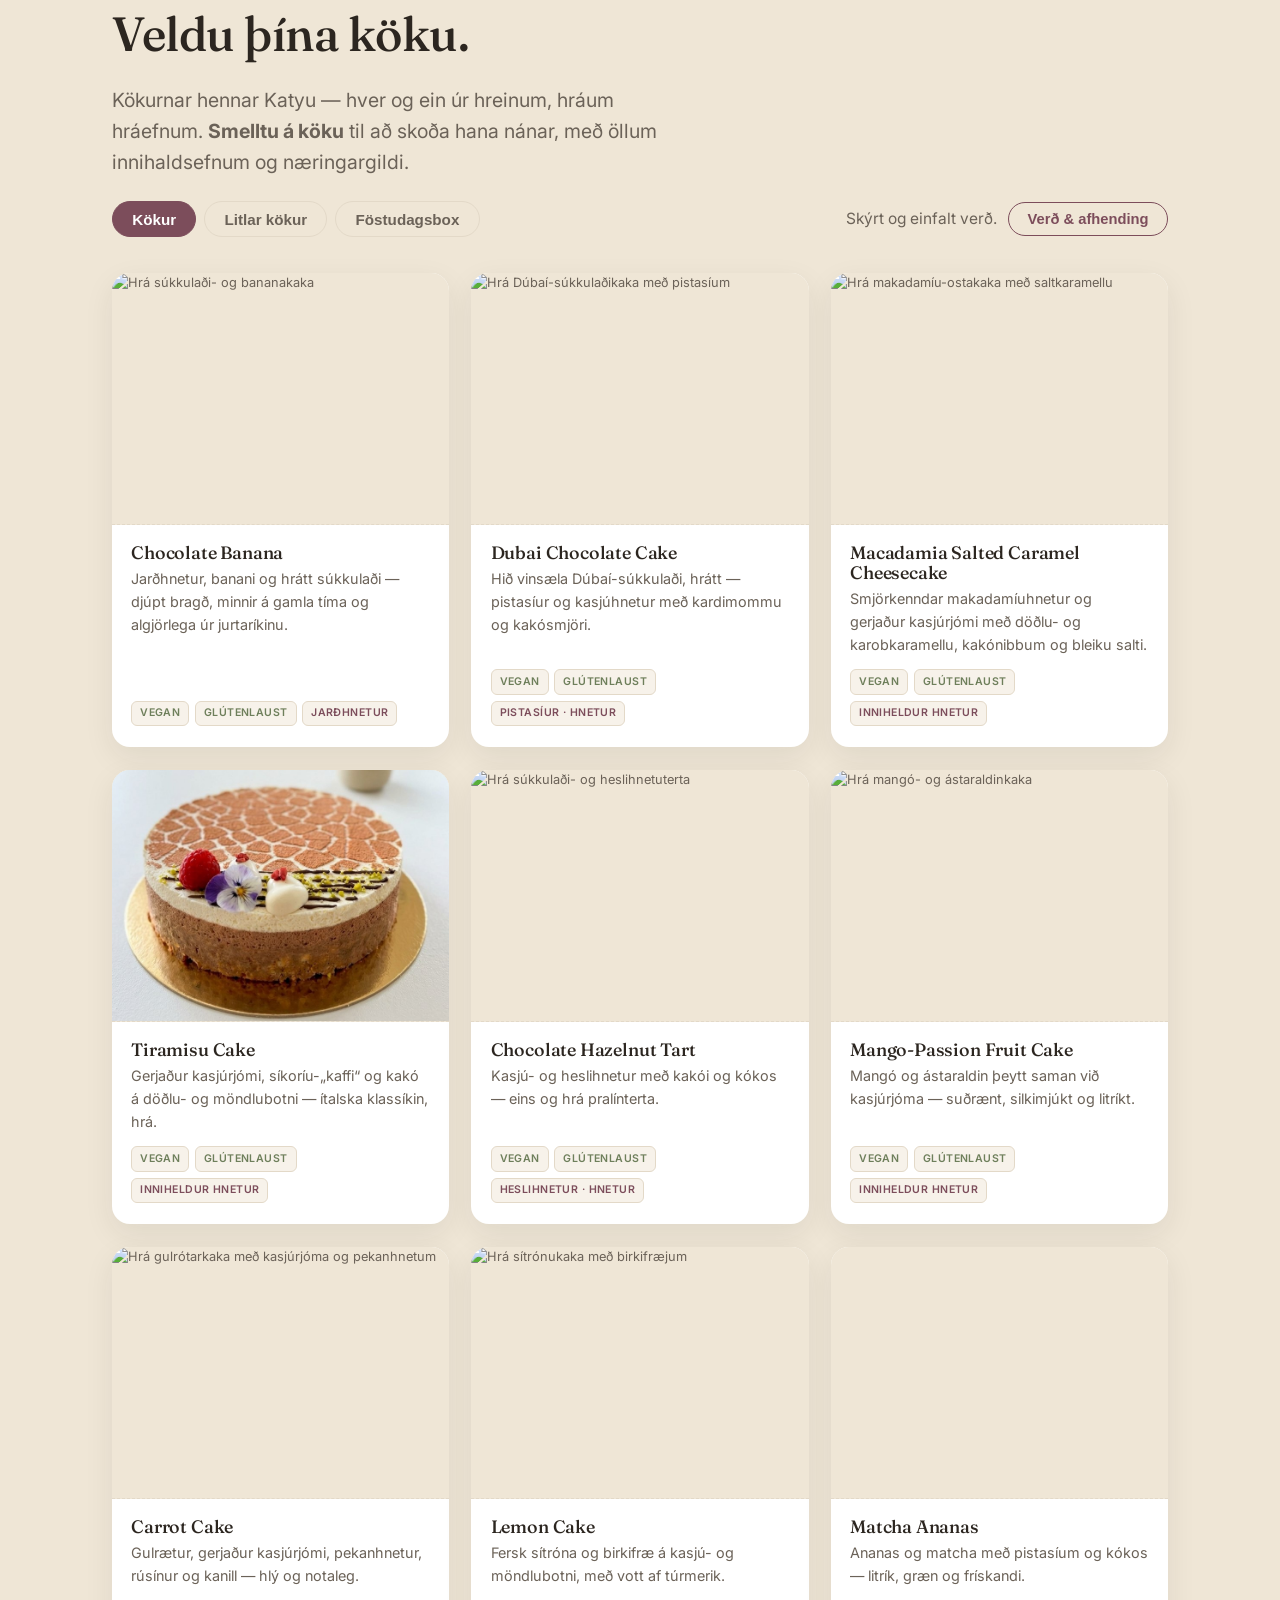
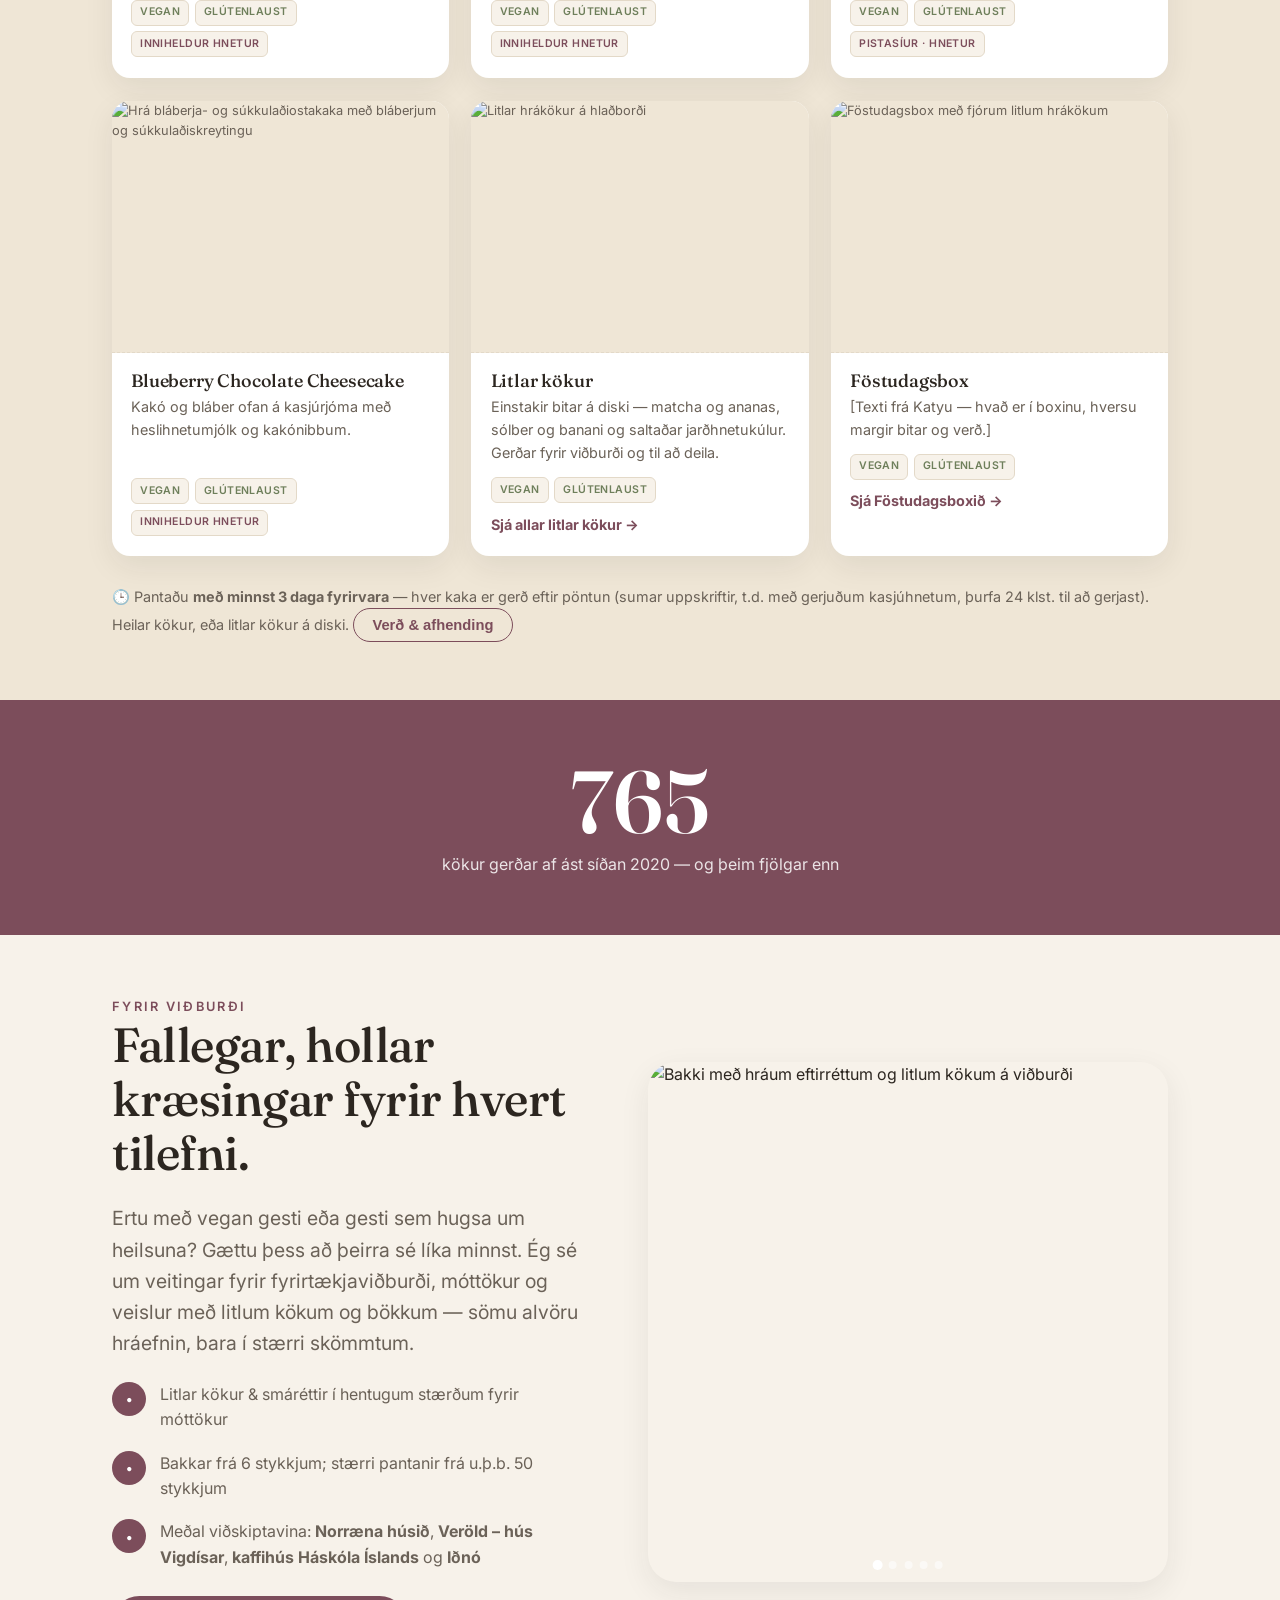
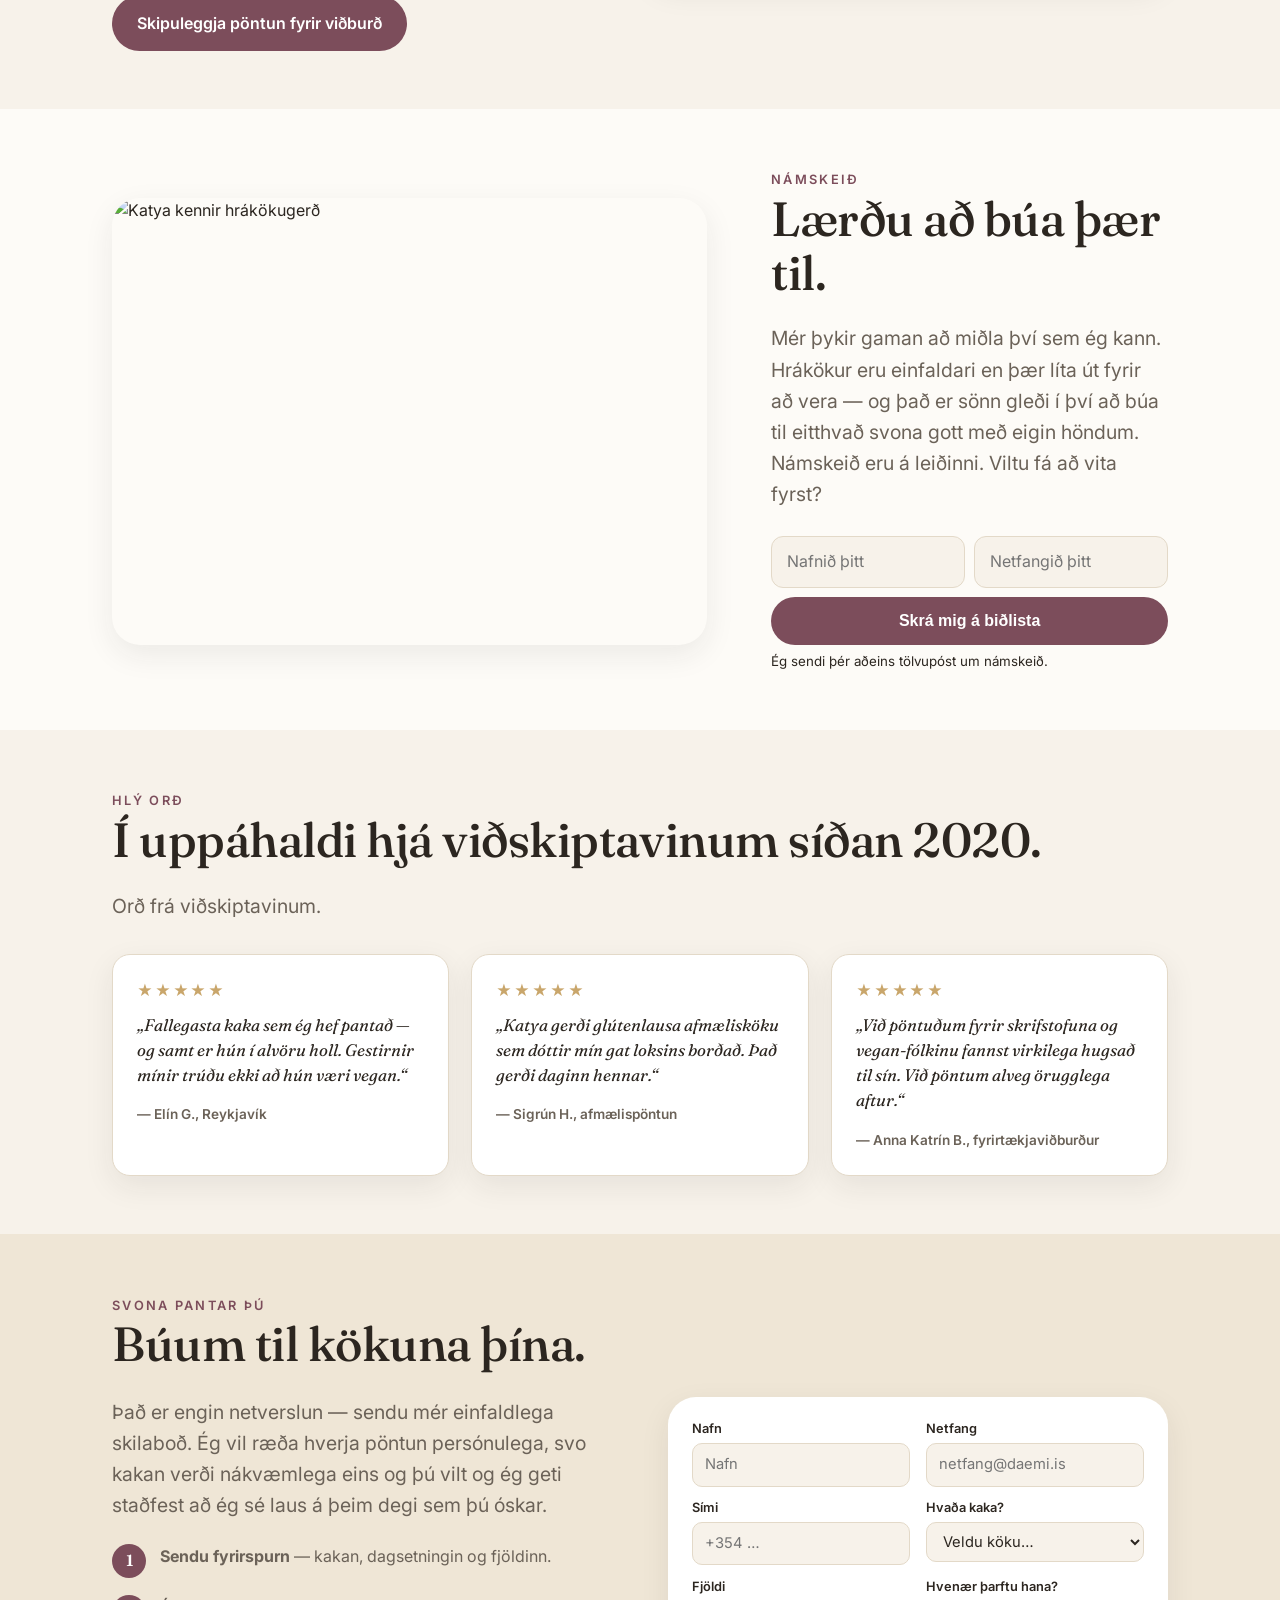
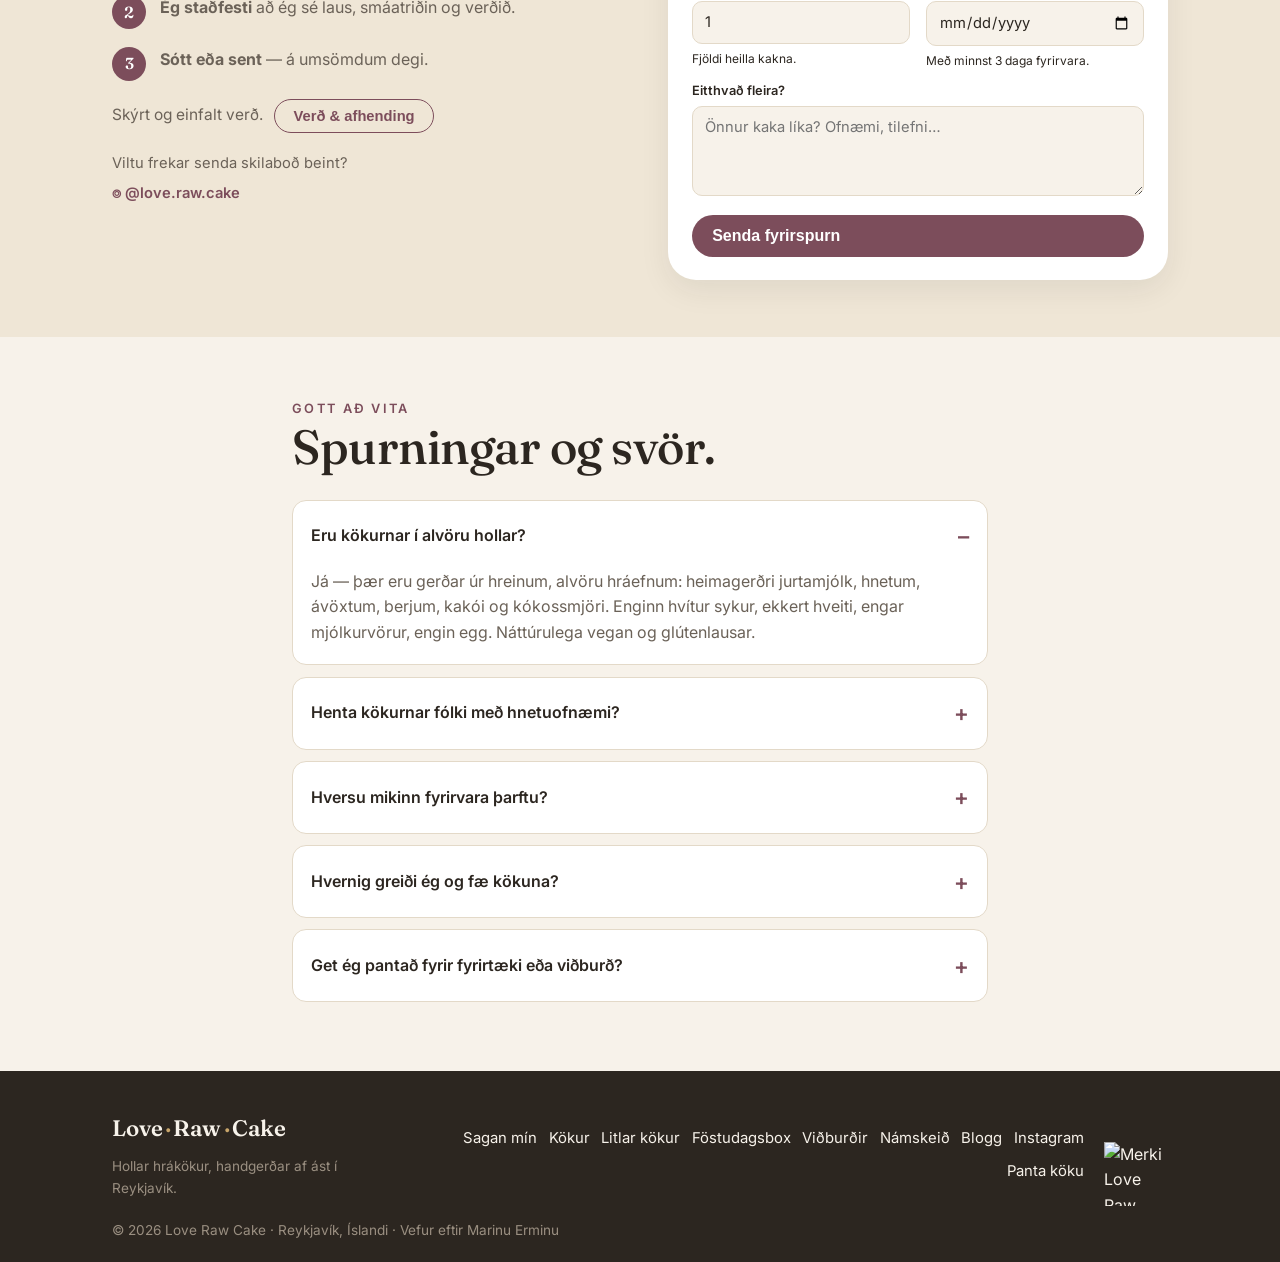
==== commit fca92bda: "Share picture: close-up, full top of the cake" ====
--- a/is/index.html
+++ b/is/index.html
@@ -12,7 +12,7 @@
   <link rel="icon" type="image/png" sizes="32x32" href="../images/logo-32.png" />
   <link rel="icon" type="image/png" sizes="192x192" href="../images/logo-192.png" />
   <link rel="apple-touch-icon" sizes="180x180" href="../images/logo-180.png" />
-  <meta property="og:image" content="https://loverawcake.com/images/share-loverawcake-2.jpg" />
+  <meta property="og:image" content="https://loverawcake.com/images/share-loverawcake-4.jpg" />
   <meta property="og:image:width" content="1200" />
   <meta property="og:image:height" content="630" />
   <meta property="og:image:type" content="image/jpeg" />
@@ -27,7 +27,7 @@
 <meta name="twitter:card" content="summary_large_image" />
 <meta name="twitter:title" content="Love Raw Cake — hollar hrákökur, gerðar af ást · Reykjavík" />
 <meta name="twitter:description" content="Vegan og glútenlausar hrákökur, handgerðar í Reykjavík. Ánægja án samviskubits." />
-<meta name="twitter:image" content="https://loverawcake.com/images/share-loverawcake-2.jpg" />
+<meta name="twitter:image" content="https://loverawcake.com/images/share-loverawcake-4.jpg" />
 
 <link rel="preconnect" href="https://fonts.googleapis.com" />
 <link rel="preconnect" href="https://fonts.gstatic.com" crossorigin />
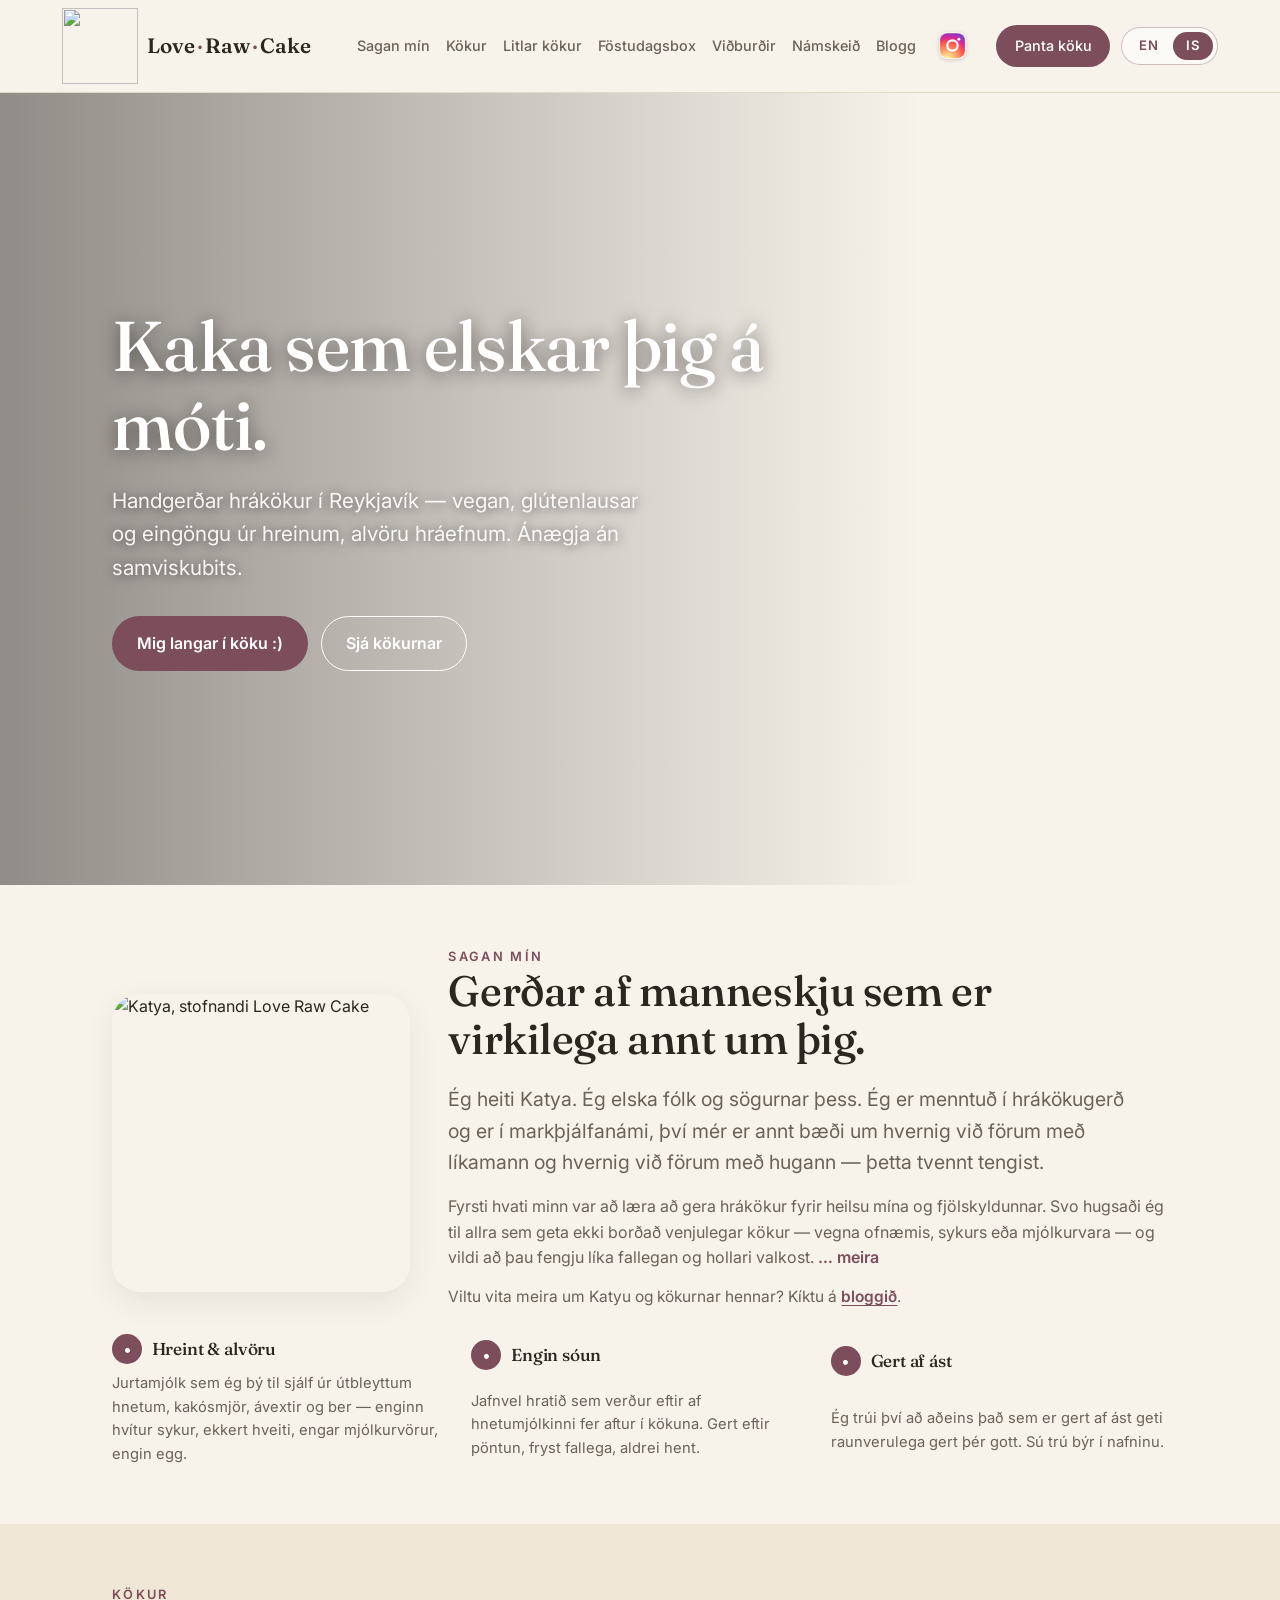
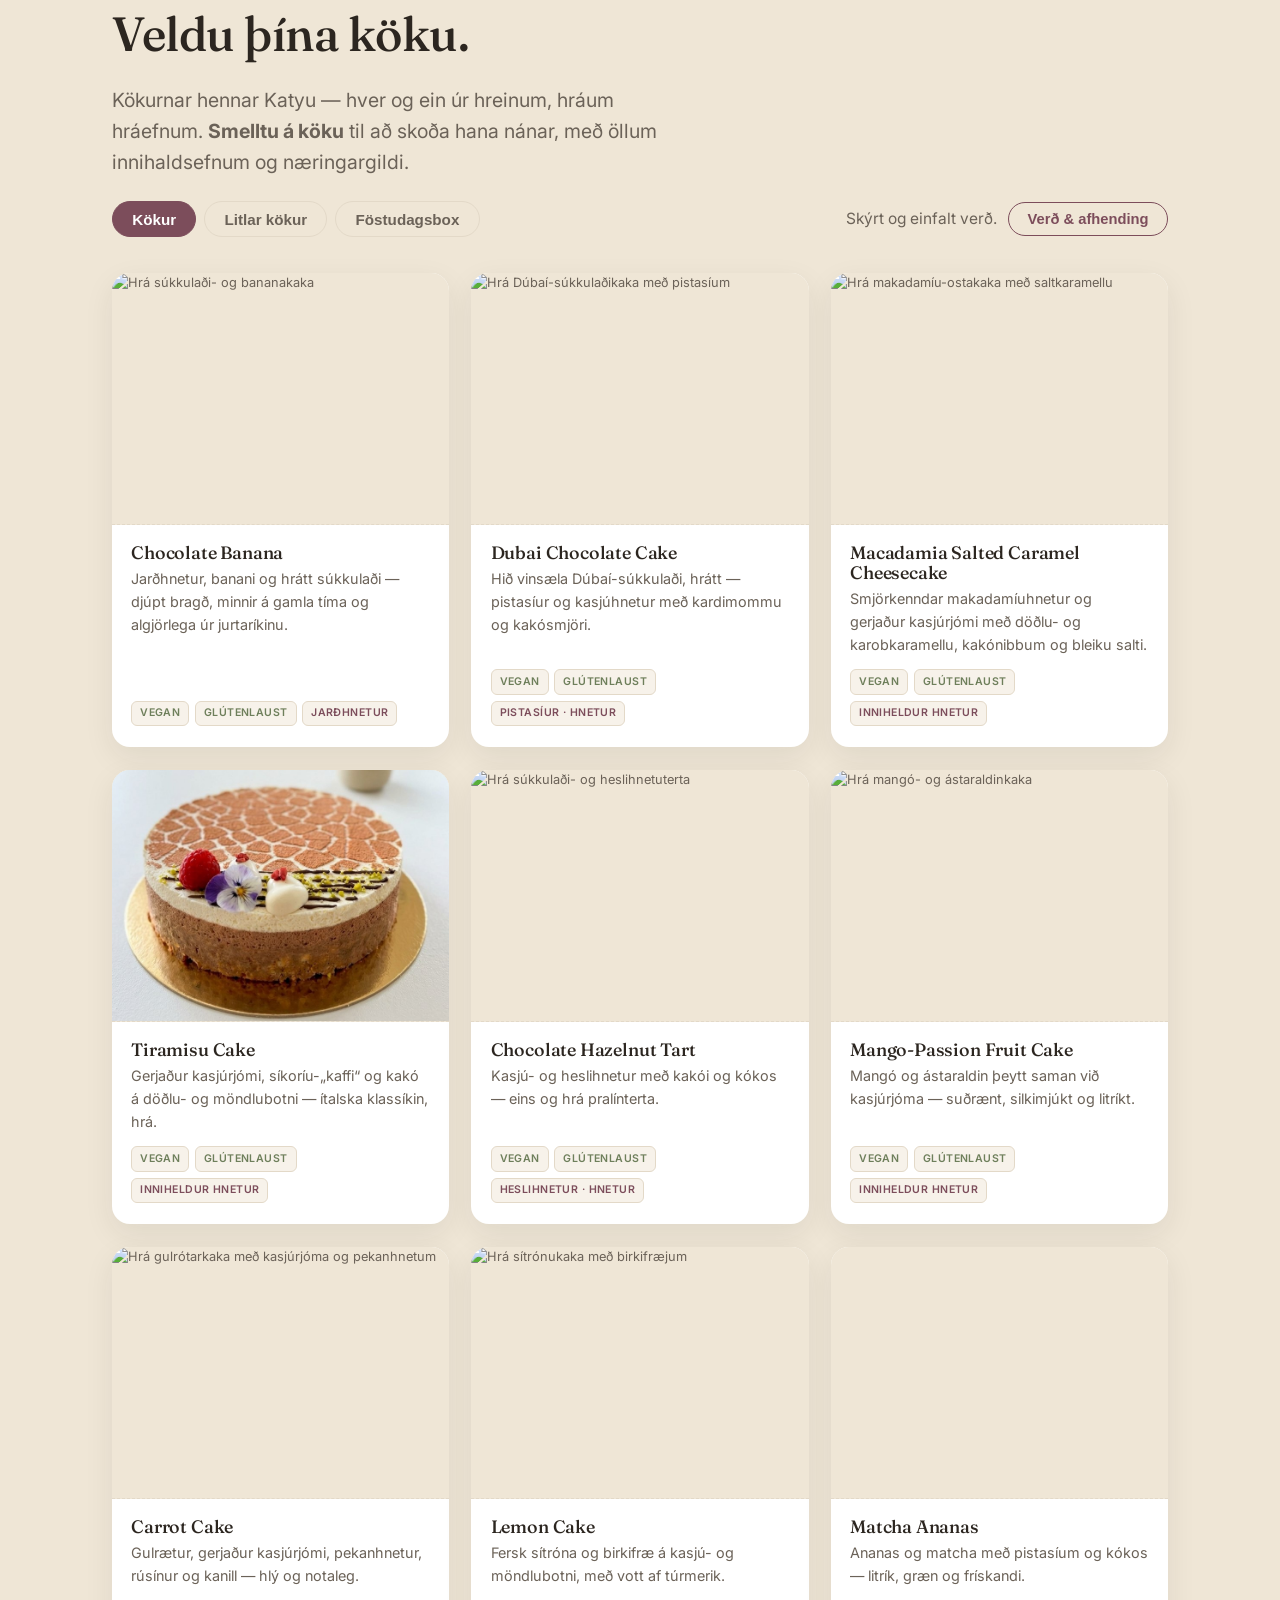
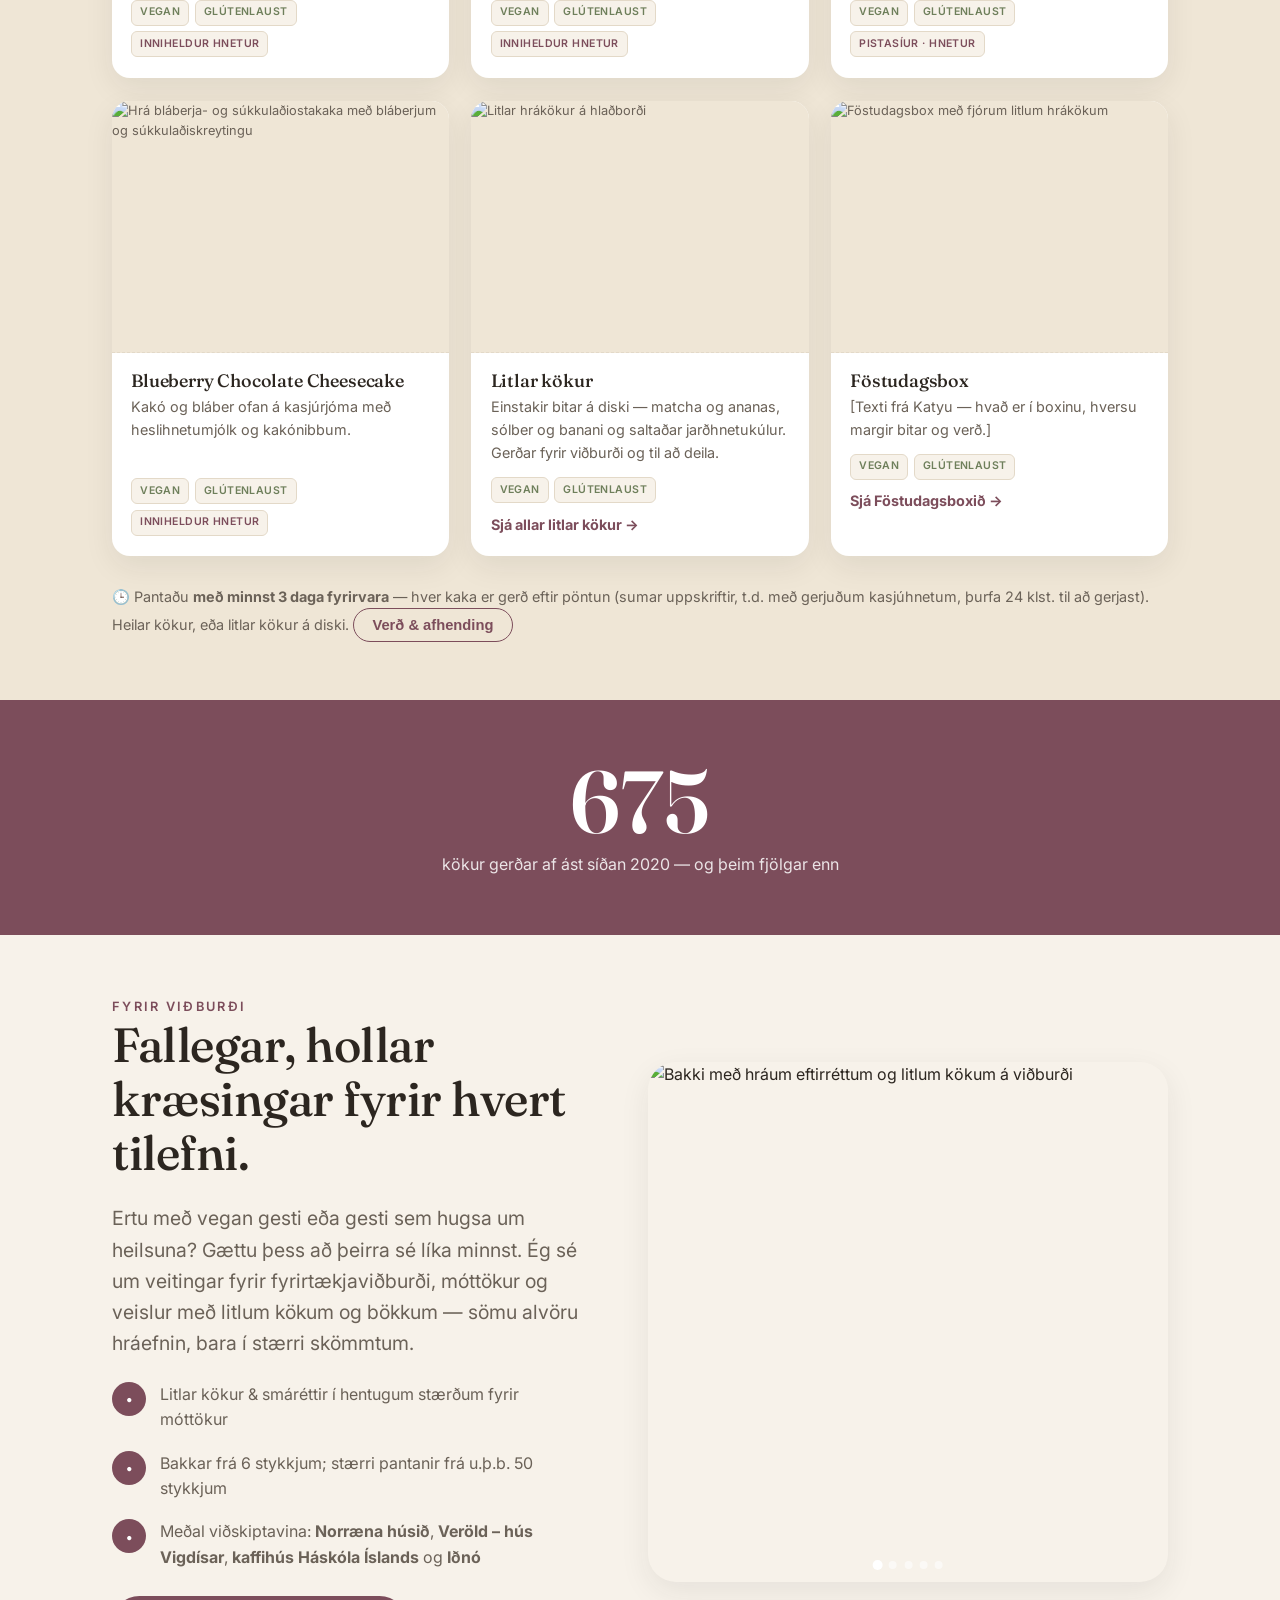
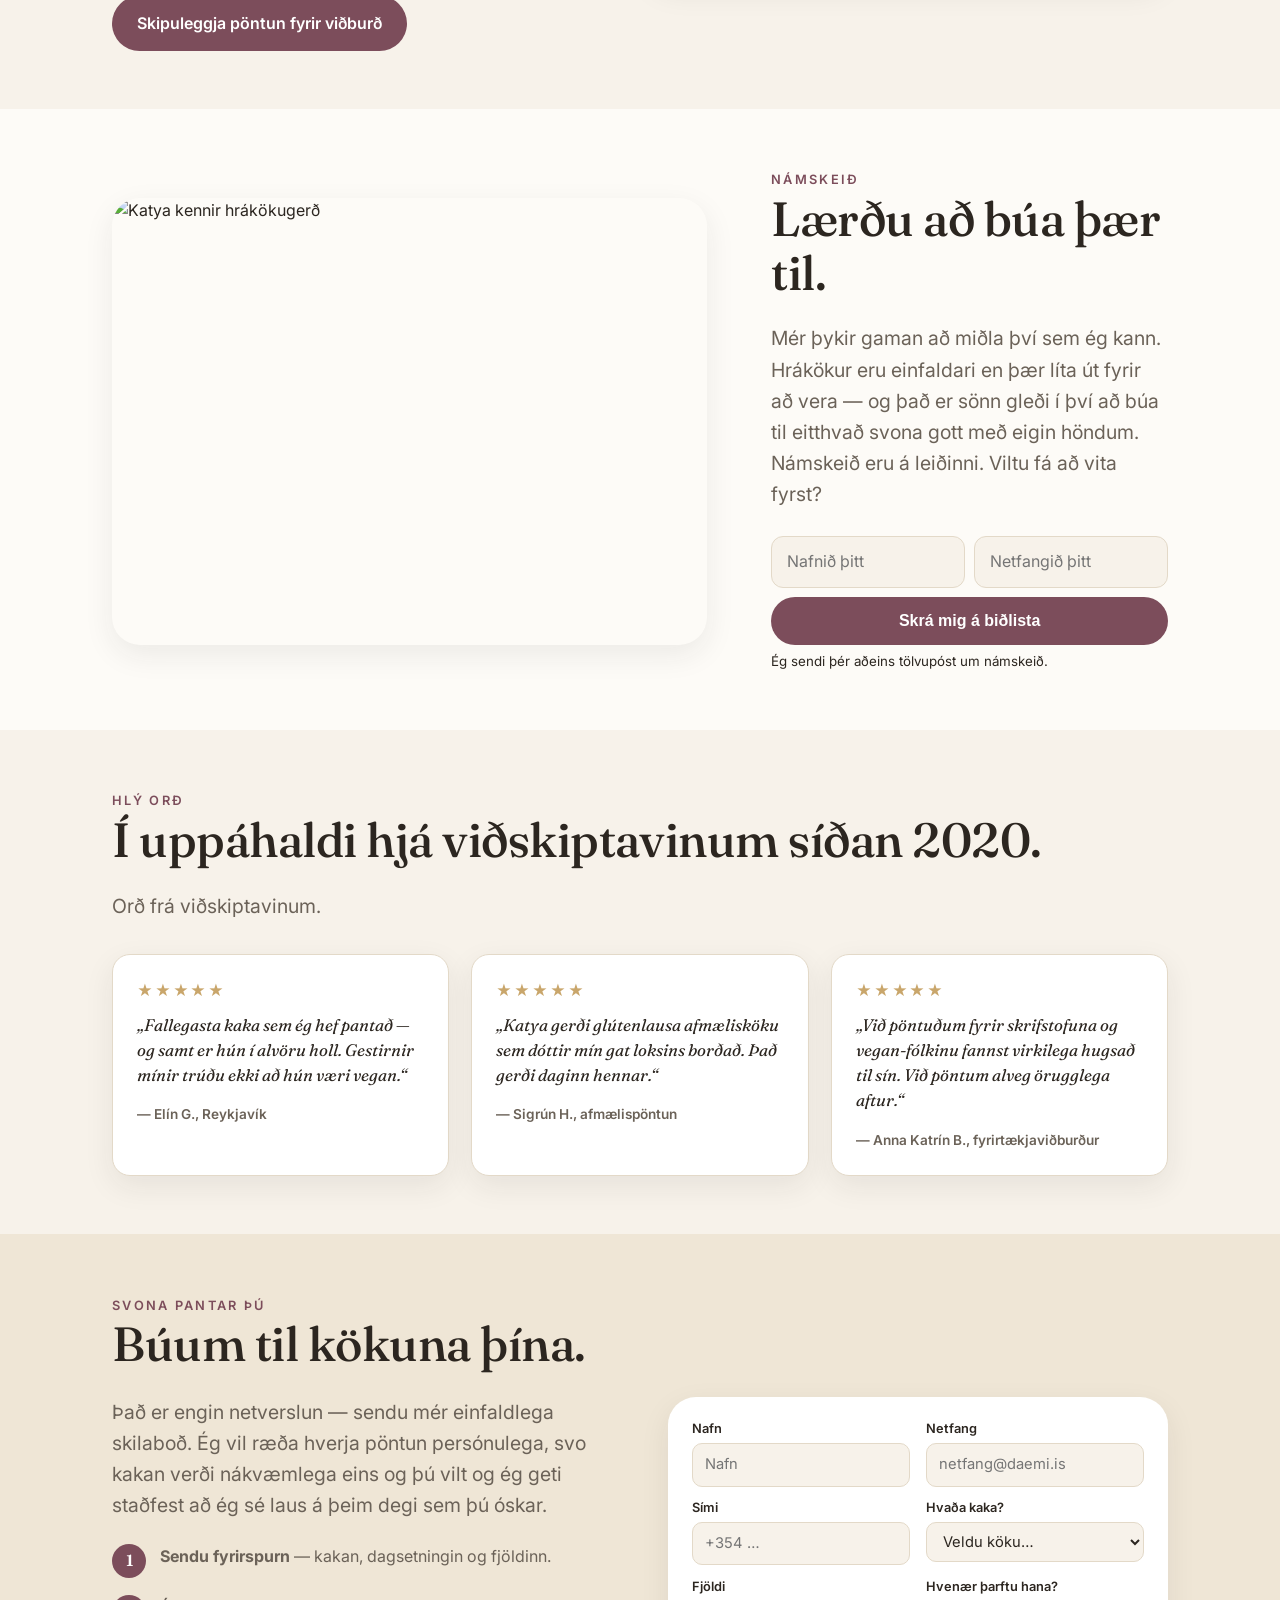
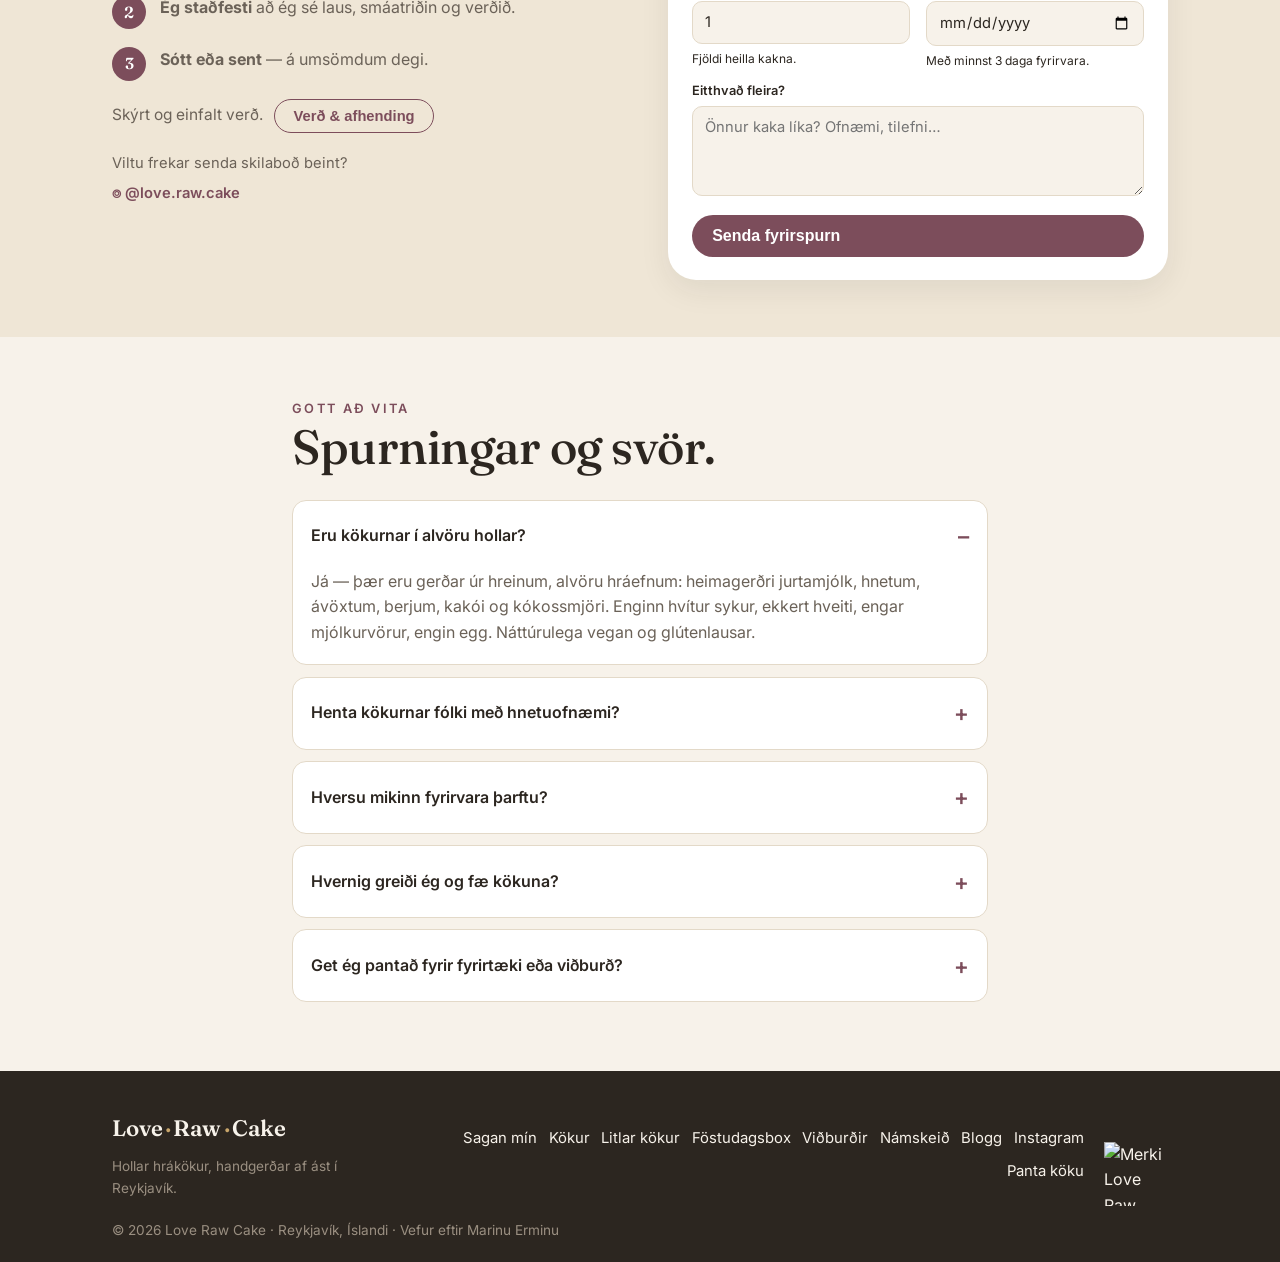
==== commit 15dc9a60: "Order rules editable in Pages CMS" ====
--- a/is/index.html
+++ b/is/index.html
@@ -353,7 +353,7 @@
           <a href="https://instagram.com/love.raw.cake" target="_blank" rel="noopener">⌾ @love.raw.cake</a>
         </div>
       </div>
-      <form class="contact-card" action="https://formsubmit.co/ketlight@gmail.com" method="POST">
+      <form class="contact-card" action="https://formsubmit.co/ketlight@gmail.com" method="POST" data-lead-days="3" data-small-min="6">
         <input type="hidden" name="_subject" value="New cake request (IS) — loverawcake.com" />
         <input type="hidden" name="_template" value="table" />
         <input type="hidden" name="_autoresponse" value="Hæ! Kærar þakkir fyrir kökupöntunina — ég hef fengið hana. Ég hef samband fljótlega til að staðfesta dagsetninguna, verðið og hvernig þú vilt fá kökuna. Með ást, Katya · Love Raw Cake · @love.raw.cake" />
